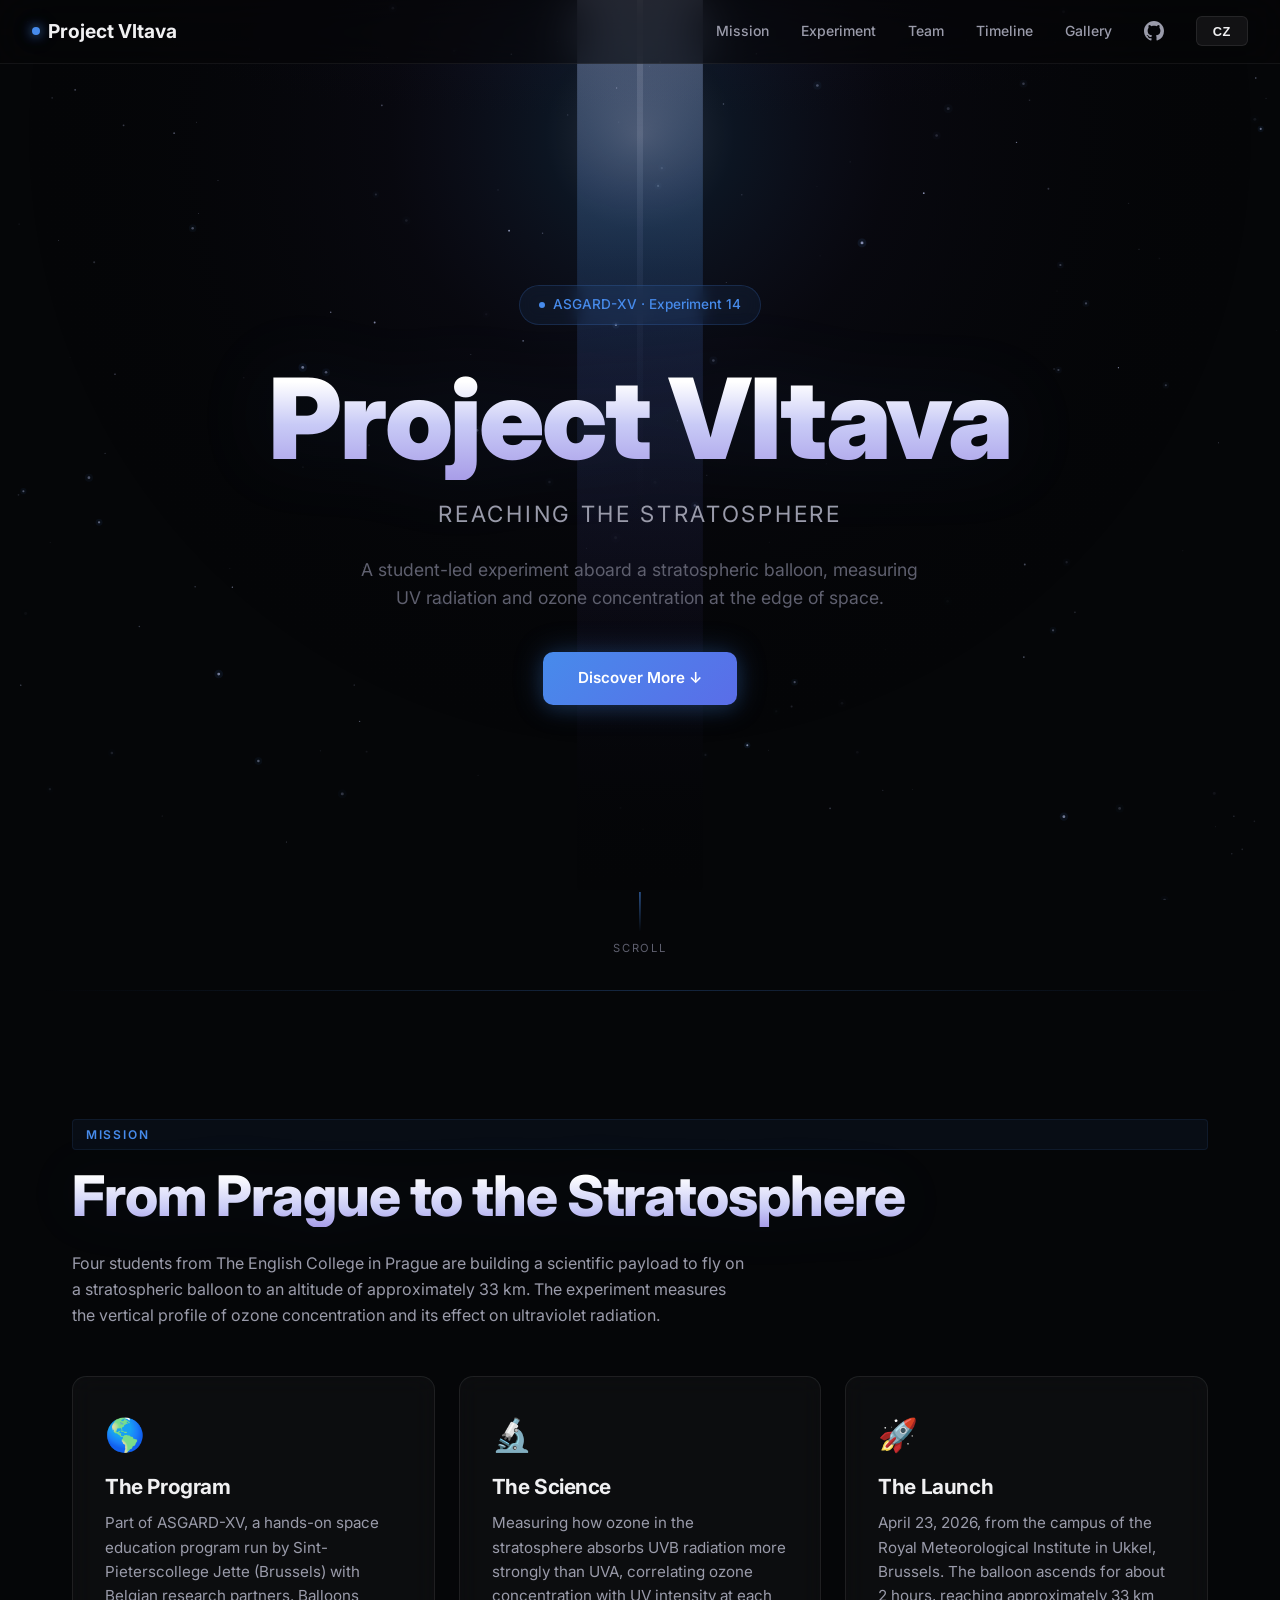
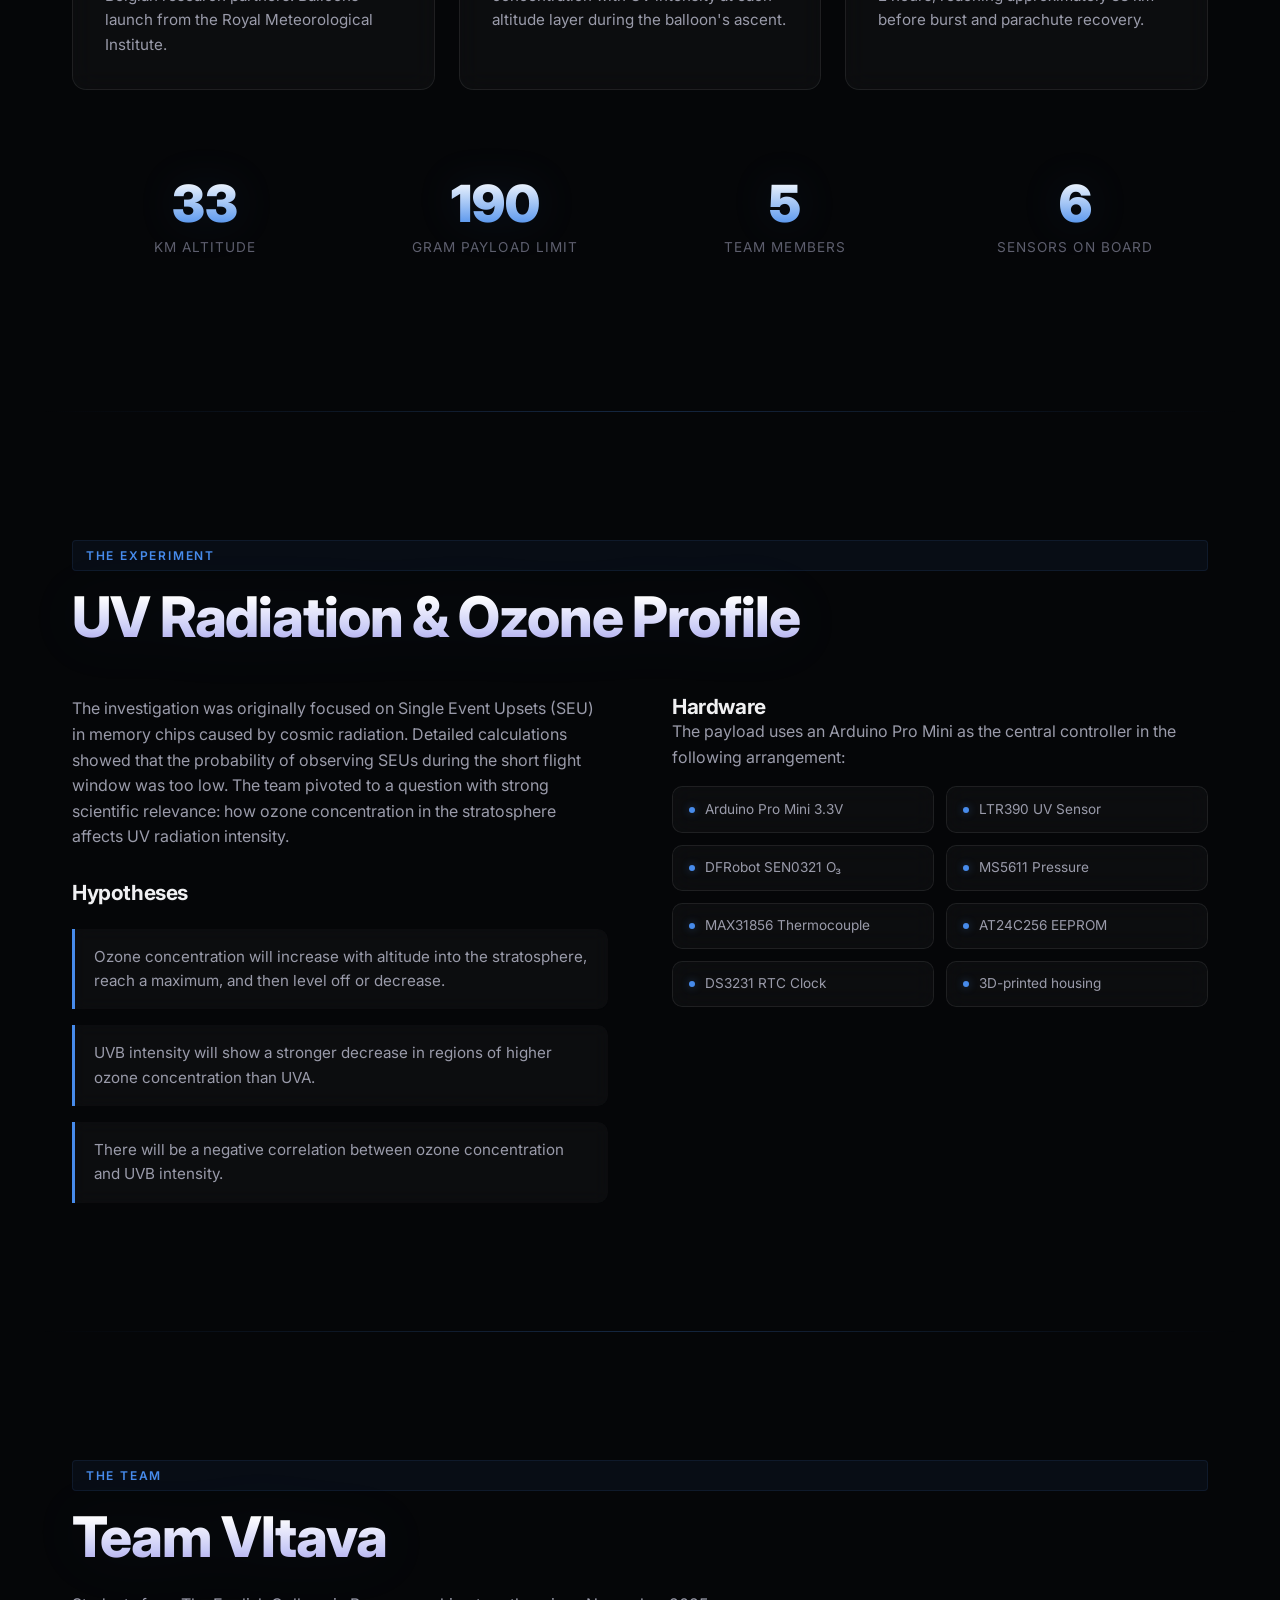
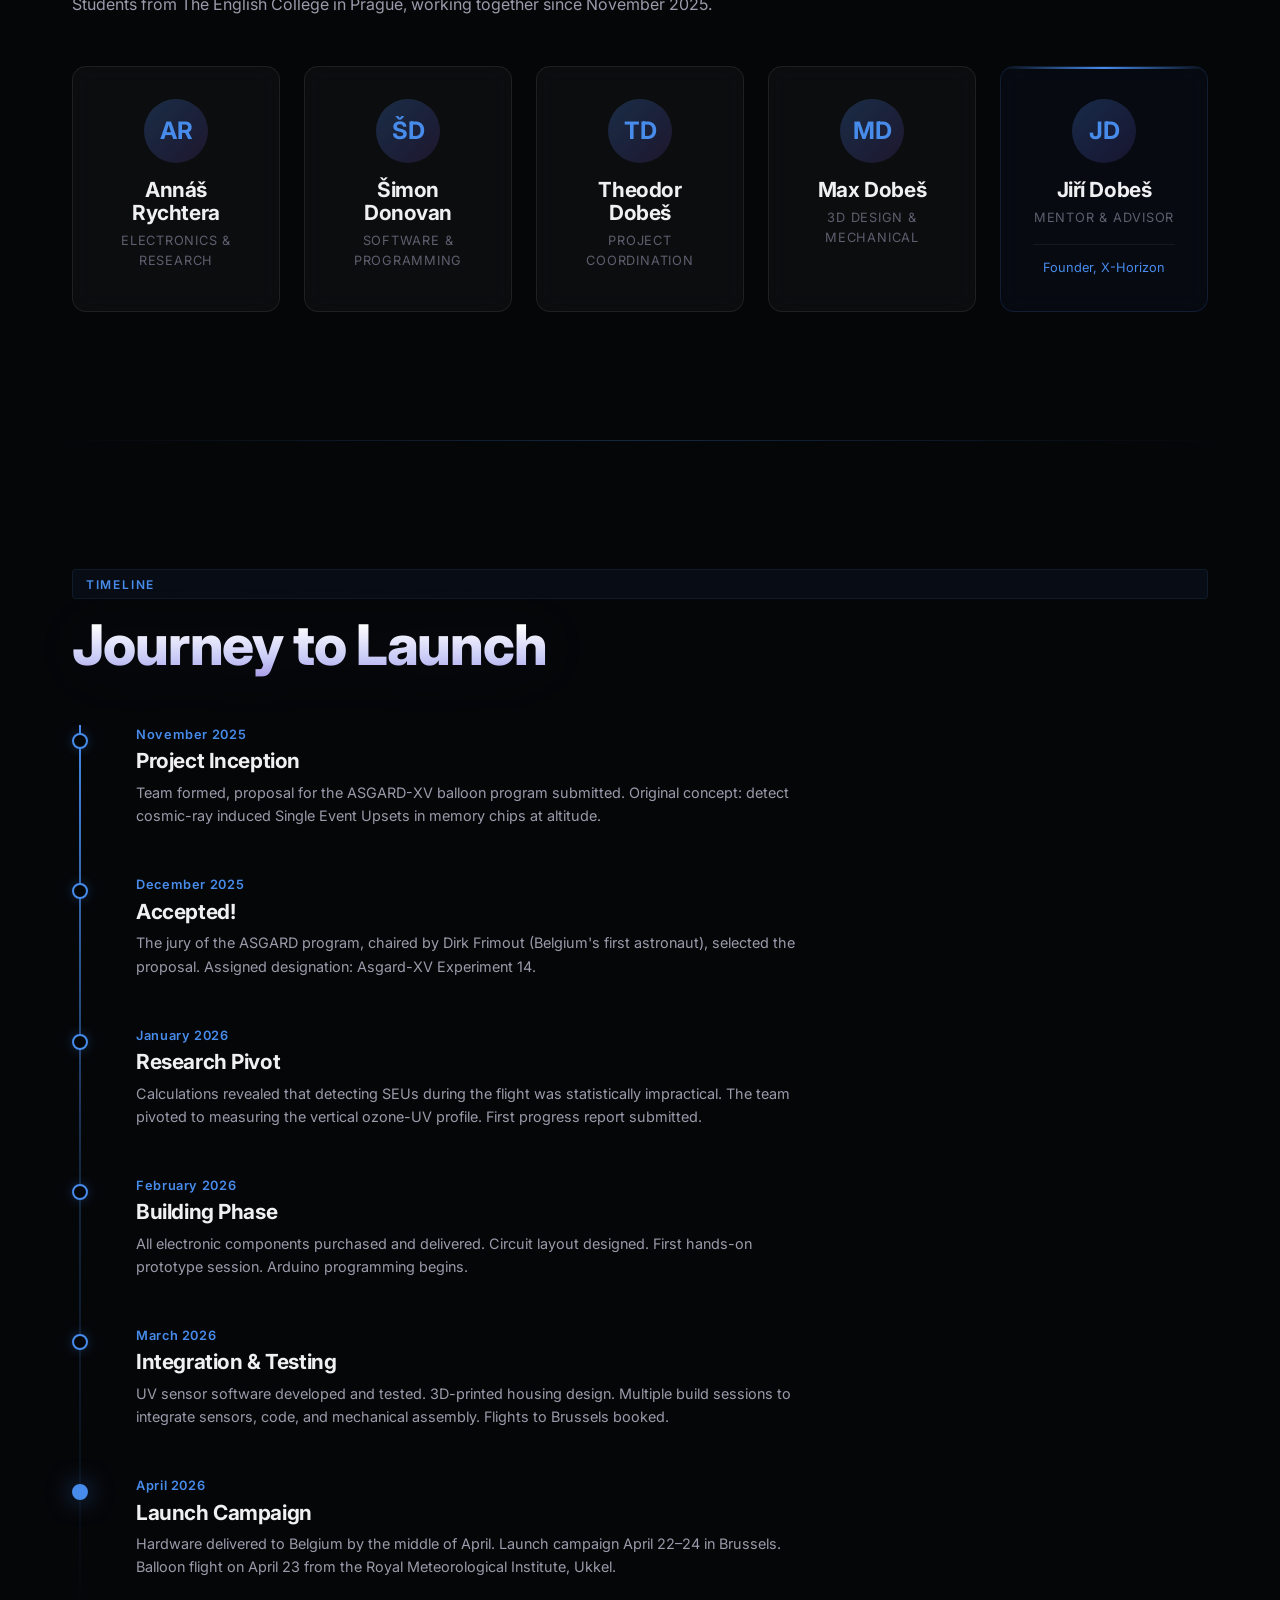
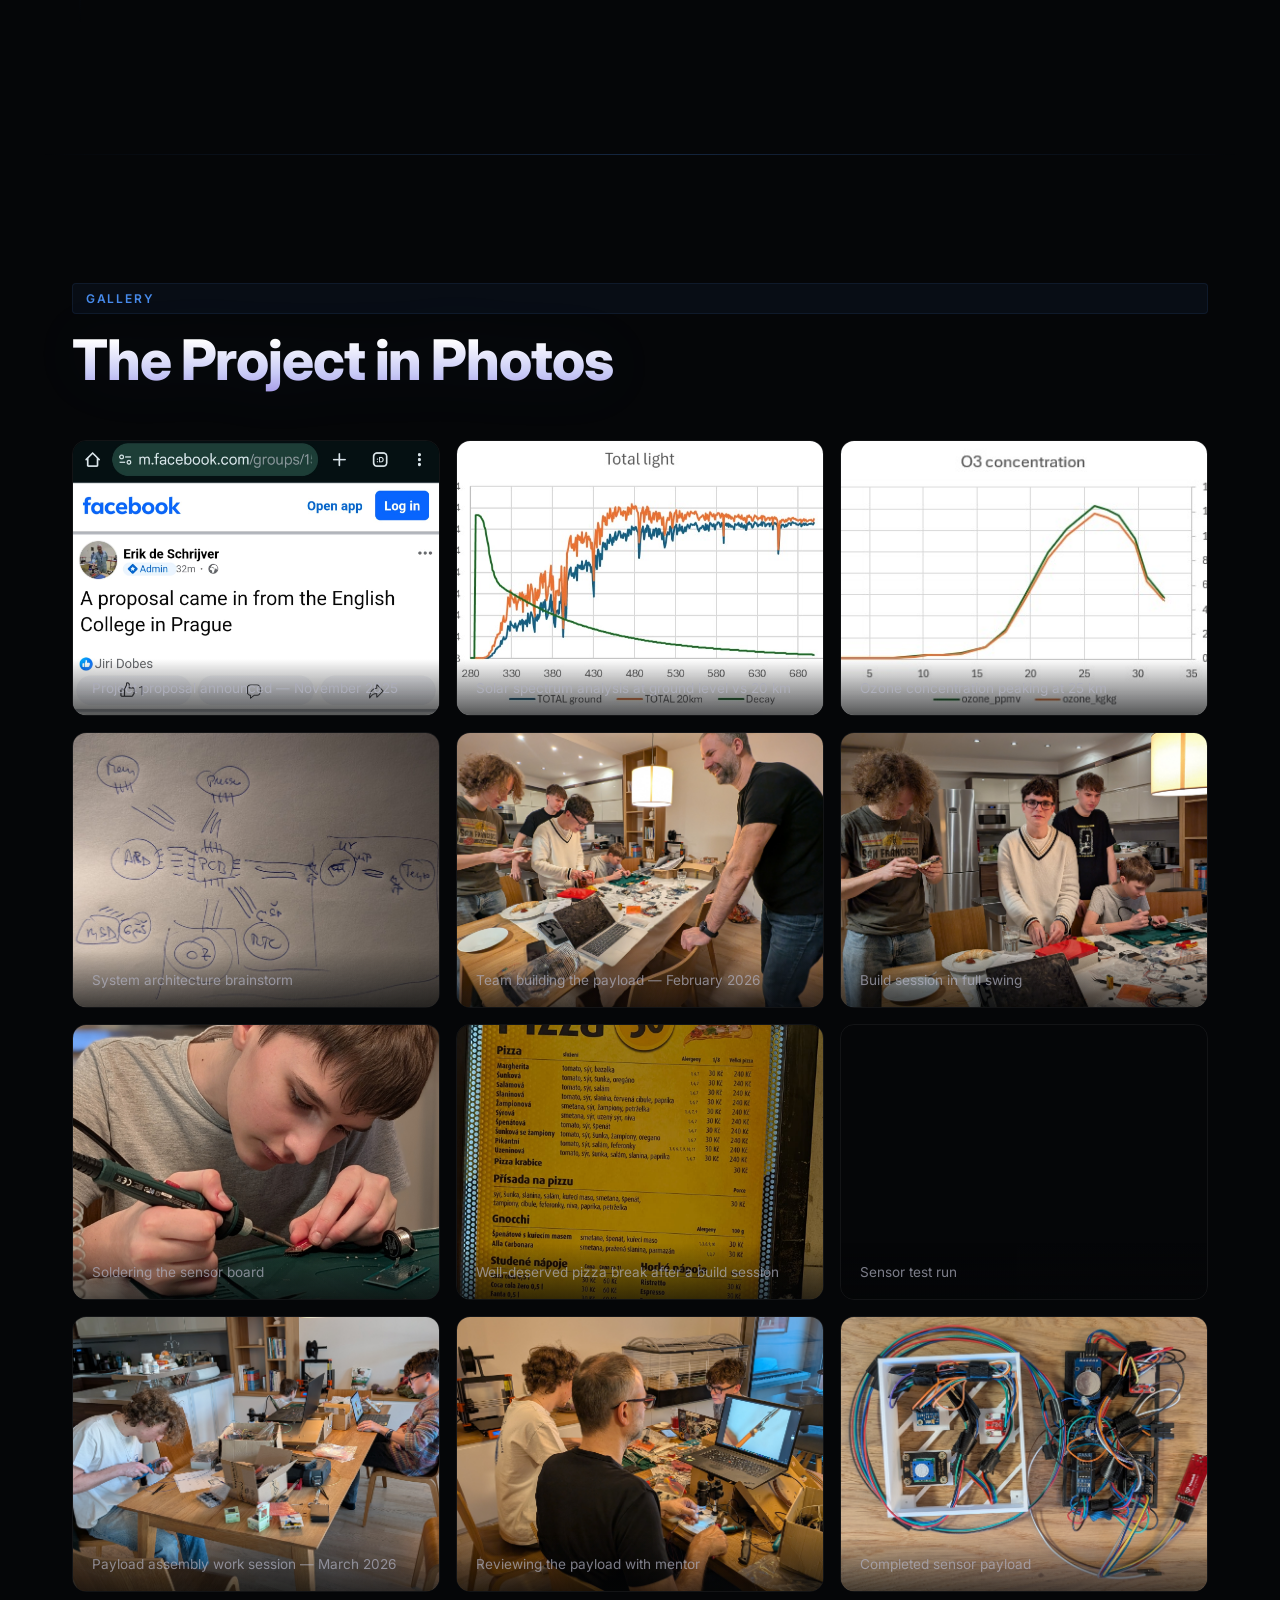
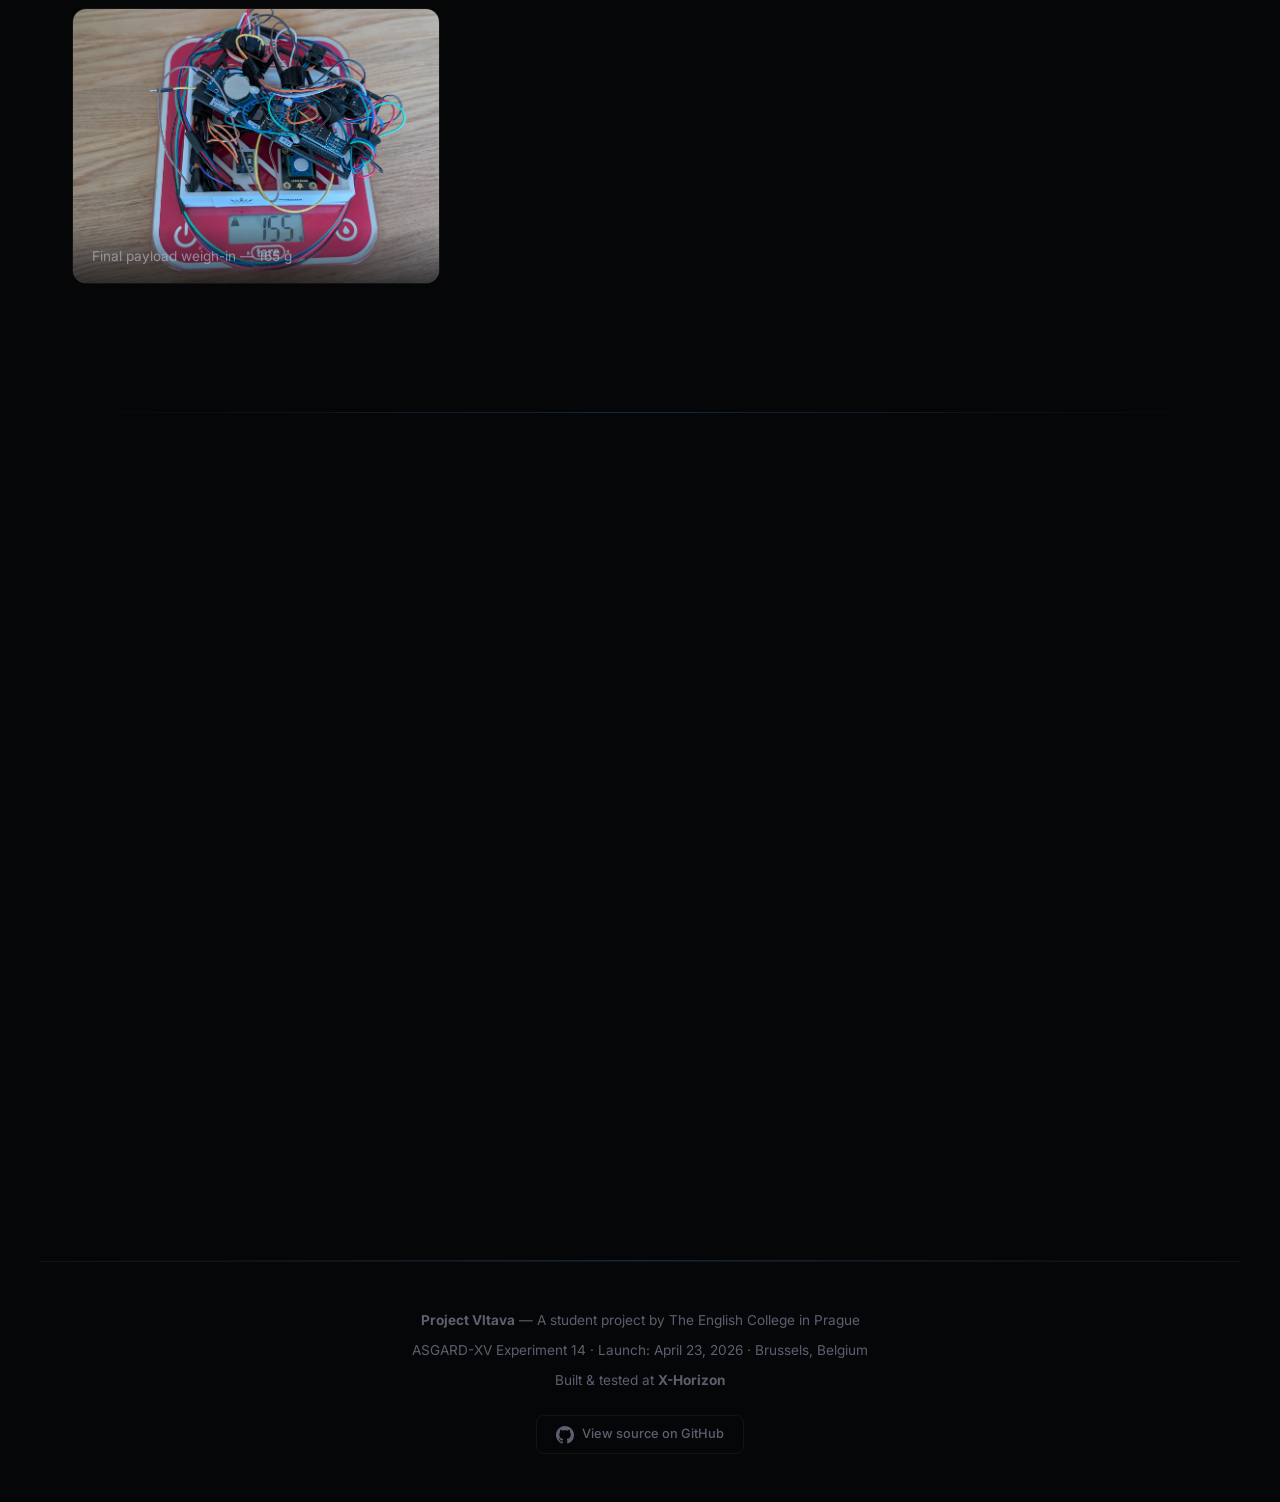
==== Vltava/index.html @ d377e784 "Web page" ====
<!DOCTYPE html>
<html lang="en">
<head>
  <meta charset="UTF-8">
  <meta name="viewport" content="width=device-width, initial-scale=1.0">
  <title>Project Vltava — Stratospheric Balloon Experiment</title>
  <meta name="description" content="A student-led stratospheric balloon experiment measuring UV radiation and ozone concentration. The English College in Prague, ASGARD-XV.">
  <meta property="og:title" content="Project Vltava — Stratospheric Balloon Experiment">
  <meta property="og:description" content="Four students and a mentor sending a scientific payload to 33 km altitude aboard a stratospheric balloon.">
  <meta property="og:image" content="CubeSat Against Milky Way and Earth.png">
  <meta property="og:type" content="website">
  <link rel="icon" href="favicon.ico" type="image/x-icon">
  <link rel="preconnect" href="https://fonts.googleapis.com">
  <link rel="preconnect" href="https://fonts.gstatic.com" crossorigin>
  <link href="https://fonts.googleapis.com/css2?family=Inter:wght@400;500;600;700;800;900&display=swap" rel="stylesheet">
  <link rel="stylesheet" href="style.css">
</head>
<body class="lang-en">

  <!-- Background canvas for lightfall + stars + mouse glow -->
  <canvas id="bg-canvas"></canvas>

  <!-- Navigation -->
  <nav class="nav">
    <div class="nav-brand">
      <span class="dot"></span>
      <span>Project Vltava</span>
    </div>
    <button class="nav-toggle" id="nav-toggle" aria-label="Toggle menu">&#9776;</button>
    <ul class="nav-links" id="nav-links">
      <li><a href="#mission"><span data-lang-en>Mission</span><span data-lang-cs>Mise</span></a></li>
      <li><a href="#experiment"><span data-lang-en>Experiment</span><span data-lang-cs>Experiment</span></a></li>
      <li><a href="#team"><span data-lang-en>Team</span><span data-lang-cs>T&#xFD;m</span></a></li>
      <li><a href="#timeline"><span data-lang-en>Timeline</span><span data-lang-cs>Harmonogram</span></a></li>
      <li><a href="#gallery"><span data-lang-en>Gallery</span><span data-lang-cs>Galerie</span></a></li>
      <li><a href="https://github.com/jdobes-cz/stratospheric-ozone-uv-profile" target="_blank" rel="noopener noreferrer" class="nav-github" aria-label="GitHub repository"><svg width="20" height="20" viewBox="0 0 16 16" fill="currentColor"><path d="M8 0C3.58 0 0 3.58 0 8c0 3.54 2.29 6.53 5.47 7.59.4.07.55-.17.55-.38 0-.19-.01-.82-.01-1.49-2.01.37-2.53-.49-2.69-.94-.09-.23-.48-.94-.82-1.13-.28-.15-.68-.52-.01-.53.63-.01 1.08.58 1.23.82.72 1.21 1.87.87 2.33.66.07-.52.28-.87.51-1.07-1.78-.2-3.64-.89-3.64-3.95 0-.87.31-1.59.82-2.15-.08-.2-.36-1.02.08-2.12 0 0 .67-.21 2.2.82.64-.18 1.32-.27 2-.27.68 0 1.36.09 2 .27 1.53-1.04 2.2-.82 2.2-.82.44 1.1.16 1.92.08 2.12.51.56.82 1.27.82 2.15 0 3.07-1.87 3.75-3.65 3.95.29.25.54.73.54 1.48 0 1.07-.01 1.93-.01 2.2 0 .21.15.46.55.38A8.013 8.013 0 0016 8c0-4.42-3.58-8-8-8z"/></svg></a></li>
      <li><button class="lang-toggle" id="lang-toggle">CZ</button></li>
    </ul>
  </nav>

  <!-- Hero -->
  <header class="hero">
    <div class="hero-content">
      <div class="hero-badge" data-lang-en>
        <span class="pulse"></span>
        ASGARD-XV &middot; Experiment 14
      </div>
      <div class="hero-badge" data-lang-cs>
        <span class="pulse"></span>
        ASGARD-XV &middot; Experiment 14
      </div>

      <h1 data-lang-en>Project Vltava</h1>
      <h1 data-lang-cs>Projekt Vltava</h1>

      <div class="hero-subtitle" data-lang-en>Reaching the Stratosphere</div>
      <div class="hero-subtitle" data-lang-cs>Do stratosf&#xe9;ry</div>

      <p class="hero-tagline" data-lang-en>
        A student-led experiment aboard a stratospheric balloon, measuring UV radiation and ozone concentration at the edge of space.
      </p>
      <p class="hero-tagline" data-lang-cs>
        Studentský experiment, vynesený stratosferickým balónem, který měří koncentraci ozonu na hranici vesmíru.
      </p>

      <a href="#mission" class="hero-cta" data-lang-en>Discover More &darr;</a>
      <a href="#mission" class="hero-cta" data-lang-cs>Zjistit v&#xED;ce &darr;</a>
    </div>

    <div class="scroll-indicator">
      <div class="line"></div>
      <span data-lang-en>SCROLL</span>
      <span data-lang-cs>POSU&#x147;TE DOL&#x16E;</span>
    </div>
  </header>

  <!-- Mission -->
  <div class="section-divider"></div>
  <section id="mission">
    <div class="reveal">
      <span class="section-label" data-lang-en>Mission</span>
      <span class="section-label" data-lang-cs>Mise</span>
      <h2 data-lang-en>From Prague to the Stratosphere</h2>
      <h2 data-lang-cs>Z Prahy do stratosf&#xe9;ry</h2>
      <p data-lang-en>
        Four students from The English College in Prague are building a scientific payload to fly on a stratospheric balloon to an altitude of approximately 33&nbsp;km. The experiment measures the vertical profile of ozone concentration and its effect on ultraviolet radiation.
      </p>
      <p data-lang-cs>
        &#x10C;ty&#x159;i studenti z The English College in Prague konstruuj&#xed; v&#x11B;deck&#xe9; za&#x159;&#xED;zen&#xED;, kter&#xe9; polet&#xED; na stratosf&#xe9;rick&#xe9;m bal&#xF3;nu do v&#xFD;&#x161;ky p&#x159;ibli&#x17E;n&#x11B; 33&nbsp;km. Experiment bude m&#x11B;&#x159;it vertik&#xe1;ln&#xED; profil koncentrace oz&#xF3;nu a jeho vliv na ultrafialov&#xe9; z&#xe1;&#x159;en&#xED;.
      </p>
    </div>

    <div class="mission-grid reveal">
      <div class="mission-card glass-card">
        <div class="icon">&#127758;</div>
        <h3 data-lang-en>The Program</h3>
        <h3 data-lang-cs>Program</h3>
        <p data-lang-en>Part of ASGARD-XV, a hands-on space education program run by Sint-Pieterscollege Jette (Brussels) with Belgian research partners. Balloons launch from the Royal Meteorological Institute.</p>
        <p data-lang-cs>Sou&#x10D;&#xe1;st programu ASGARD-XV &ndash; praktick&#xe9;ho vzd&#x11B;l&#xe1;vac&#xED;ho kosmick&#xe9;ho programu organizovan&#xe9;ho &#x161;kolou Sint-Pieterscollege Jette (Brusel) ve spolupr&#xe1;ci s belgick&#xFD;mi v&#xFD;zkumn&#xFD;mi partnery. Bal&#xF3;ny startuj&#xED; z Kr&#xe1;lovsk&#xe9;ho meteorologick&#xe9;ho &#xFA;stavu.</p>
      </div>
      <div class="mission-card glass-card">
        <div class="icon">&#128300;</div>
        <h3 data-lang-en>The Science</h3>
        <h3 data-lang-cs>V&#x11B;da</h3>
        <p data-lang-en>Measuring how ozone in the stratosphere absorbs UVB radiation more strongly than UVA, correlating ozone concentration with UV intensity at each altitude layer during the balloon's ascent.</p>
        <p data-lang-cs>M&#x11B;&#x159;en&#xED; toho, jak oz&#xF3;n ve stratosf&#xe9;&#x159;e absorbuje UVB z&#xe1;&#x159;en&#xED; v&#xFD;razn&#x11B;ji ne&#x17E; UVA, a korelace koncentrace oz&#xF3;nu s intenzitou UV z&#xe1;&#x159;en&#xED; v&nbsp;jednotliv&#xFD;ch v&#xFD;&#x161;kov&#xFD;ch vrstv&#xe1;ch b&#x11B;hem stoup&#xe1;n&#xED; bal&#xF3;nu.</p>
      </div>
      <div class="mission-card glass-card">
        <div class="icon">&#128640;</div>
        <h3 data-lang-en>The Launch</h3>
        <h3 data-lang-cs>Start</h3>
        <p data-lang-en>April 23, 2026, from the campus of the Royal Meteorological Institute in Ukkel, Brussels. The balloon ascends for about 2 hours, reaching approximately 33 km before burst and parachute recovery.</p>
        <p data-lang-cs>23.&nbsp;dubna 2026 z are&#xe1;lu Kr&#xe1;lovsk&#xe9;ho meteorologick&#xe9;ho &#xFA;stavu v&nbsp;Ukkelu, Brusel. Bal&#xF3;n stoup&#xe1; p&#x159;ibli&#x17E;n&#x11B; dv&#x11B; hodiny, dos&#xe1;hne v&#xFD;&#x161;ky okolo 33&nbsp;km a po prasknut&#xED; je pomoc&#xED; pad&#xe1;ku vr&#xe1;cen na zem.</p>
      </div>
    </div>

    <div class="stats-row reveal">
      <div class="stat">
        <div class="number" data-count="33">0</div>
        <div class="label" data-lang-en>km altitude</div>
        <div class="label" data-lang-cs>km nadmo&#x159;sk&#xe1; v&#xFD;&#x161;ka</div>
      </div>
      <div class="stat">
        <div class="number" data-count="190">0</div>
        <div class="label" data-lang-en>gram payload limit</div>
        <div class="label" data-lang-cs>gram&#x16F; max. hmotnost</div>
      </div>
      <div class="stat">
        <div class="number" data-count="5">0</div>
        <div class="label" data-lang-en>team members</div>
        <div class="label" data-lang-cs>&#x10D;len&#x16F; t&#xFD;mu</div>
      </div>
      <div class="stat">
        <div class="number" data-count="6">0</div>
        <div class="label" data-lang-en>sensors on board</div>
        <div class="label" data-lang-cs>senzor&#x16F; na palub&#x11B;</div>
      </div>
    </div>
  </section>

  <!-- Experiment -->
  <div class="section-divider"></div>
  <section id="experiment">
    <div class="reveal">
      <span class="section-label" data-lang-en>The Experiment</span>
      <span class="section-label" data-lang-cs>Experiment</span>
      <h2 data-lang-en>UV Radiation &amp; Ozone Profile</h2>
      <h2 data-lang-cs>UV z&#xe1;&#x159;en&#xED; a profil oz&#xF3;nu</h2>
    </div>

    <div class="experiment-content reveal">
      <div>
        <p data-lang-en>
          The investigation was originally focused on Single Event Upsets (SEU) in memory chips caused by cosmic radiation. Detailed calculations showed that the probability of observing SEUs during the short flight window was too low. The team pivoted to a question with strong scientific relevance: how ozone concentration in the stratosphere affects UV radiation intensity.
        </p>
        <p data-lang-cs>
          V&#xFD;zkum se p&#x16F;vodn&#x11B; zam&#x11B;&#x159;oval na jednor&#xe1;zov&#xe9; náhodné poruchy (SEU) v&nbsp;pam&#x11B;&#x165;ov&#xFD;ch &#x10D;ipech zp&#x16F;soben&#xe9; kosmick&#xFD;m z&#xe1;&#x159;en&#xED;m. Podrobn&#xe9; v&#xFD;po&#x10D;ty uk&#xe1;zaly, &#x17E;e pravd&#x11B;podobnost pozorov&#xe1;n&#xED; SEU b&#x11B;hem kr&#xe1;tk&#xe9;ho letu je p&#x159;&#xED;li&#x161; n&#xED;zk&#xe1;. T&#xFD;m se proto p&#x159;eorientoval na v&#x11B;decky v&#xFD;znamnou ot&#xe1;zku: jak koncentrace oz&#xF3;nu ve stratosf&#xe9;&#x159;e ovliv&#x148;uje intenzitu UV z&#xe1;&#x159;en&#xED;.
        </p>

        <h3 style="margin-top:2rem;" data-lang-en>Hypotheses</h3>
        <h3 style="margin-top:2rem;" data-lang-cs>Hypot&#xe9;zy</h3>
        <ul class="hypothesis-list">
          <li data-lang-en>Ozone concentration will increase with altitude into the stratosphere, reach a maximum, and then level off or decrease.</li>
          <li data-lang-cs>Koncentrace oz&#xF3;nu bude s&nbsp;nadmo&#x159;skou v&#xFD;&#x161;kou r&#x16F;st a&#x17E; do stratosf&#xe9;ry, dos&#xe1;hne maxima a pot&#xe9; se ust&#xe1;l&#xED; nebo klesne.</li>
          <li data-lang-en>UVB intensity will show a stronger decrease in regions of higher ozone concentration than UVA.</li>
          <li data-lang-cs>Intenzita UVB bude v&nbsp;oblastech s&nbsp;vy&#x161;&#x161;&#xED; koncentrac&#xED; oz&#xF3;nu klesat v&#xFD;razn&#x11B;ji ne&#x17E; intenzita UVA.</li>
          <li data-lang-en>There will be a negative correlation between ozone concentration and UVB intensity.</li>
          <li data-lang-cs>Mezi koncentrac&#xED; oz&#xF3;nu a intenzitou UVB bude negativn&#xED; korelace.</li>
        </ul>
      </div>

      <div>
        <h3 data-lang-en>Hardware</h3>
        <h3 data-lang-cs>Hardware</h3>
        <p data-lang-en style="margin-bottom:1rem;">The payload uses an Arduino Pro Mini as the central controller in the following arrangement:</p>
        <p data-lang-cs style="margin-bottom:1rem;">Za&#x159;&#xED;zen&#xED; pou&#x17E;&#xED;v&#xe1; Arduino Pro Mini jako centr&#xe1;ln&#xED; &#x159;&#xED;dic&#xED; jednotku v n&#xe1;sleduj&#xed;c&#xed;m uspo&#x159;&#xe1;d&#xe1;n&#xed;</p>
        <div class="hardware-grid">
          <div class="hw-item glass-card"><span class="hw-dot"></span> Arduino Pro Mini 3.3V</div>
          <div class="hw-item glass-card"><span class="hw-dot"></span> LTR390 UV Sensor</div>
          <div class="hw-item glass-card"><span class="hw-dot"></span> DFRobot SEN0321 O&#8323;</div>
          <div class="hw-item glass-card"><span class="hw-dot"></span> MS5611 Pressure</div>
          <div class="hw-item glass-card"><span class="hw-dot"></span> MAX31856 Thermocouple</div>
          <div class="hw-item glass-card"><span class="hw-dot"></span> AT24C256 EEPROM</div>
          <div class="hw-item glass-card"><span class="hw-dot"></span> DS3231 RTC Clock</div>
          <div class="hw-item glass-card"><span class="hw-dot"></span> 3D-printed housing</div>
        </div>
      </div>
    </div>
  </section>

  <!-- Team -->
  <div class="section-divider"></div>
  <section id="team">
    <div class="reveal">
      <span class="section-label" data-lang-en>The Team</span>
      <span class="section-label" data-lang-cs>T&#xFD;m</span>
      <h2 data-lang-en>Team Vltava</h2>
      <h2 data-lang-cs>T&#xFD;m Vltava</h2>
      <p data-lang-en>Students from The English College in Prague, working together since November 2025.</p>
      <p data-lang-cs>Studenti z&nbsp;The English College in Prague, kte&#x159;&#xED; spolupracuj&#xED; od listopadu 2025.</p>
    </div>

    <div class="team-grid reveal">
      <div class="team-card glass-card">
        <div class="avatar">AR</div>
        <h3>Ann&#xe1;&#x161; Rychtera</h3>
        <div class="role" data-lang-en>Electronics &amp; Research</div>
        <div class="role" data-lang-cs>Elektronika a v&#xFD;zkum</div>
      </div>
      <div class="team-card glass-card">
        <div class="avatar">&#x160;D</div>
        <h3>&#x160;imon Donovan</h3>
        <div class="role" data-lang-en>Software &amp; Programming</div>
        <div class="role" data-lang-cs>Software a programov&#xe1;n&#xED;</div>
      </div>
      <div class="team-card glass-card">
        <div class="avatar">TD</div>
        <h3>Theodor Dobe&#x161;</h3>
        <div class="role" data-lang-en>Project Coordination</div>
        <div class="role" data-lang-cs>Koordinace projektu</div>
      </div>
      <div class="team-card glass-card">
        <div class="avatar">MD</div>
        <h3>Max Dobe&#x161;</h3>
        <div class="role" data-lang-en>3D Design &amp; Mechanical</div>
        <div class="role" data-lang-cs>3D design a mechanika</div>
      </div>
      <div class="team-card team-card--featured glass-card">
        <div class="avatar">JD</div>
        <h3>Ji&#x159;&#xED; Dobe&#x161;</h3>
        <div class="role" data-lang-en>Mentor &amp; Advisor</div>
        <div class="role" data-lang-cs>Mentor a poradce</div>
        <div class="affiliation">
          <span data-lang-en>Founder, X-Horizon</span>
          <span data-lang-cs>Zakladatel, X-Horizon</span>
        </div>
      </div>
    </div>
  </section>

  <!-- Timeline -->
  <div class="section-divider"></div>
  <section id="timeline">
    <div class="reveal">
      <span class="section-label" data-lang-en>Timeline</span>
      <span class="section-label" data-lang-cs>Harmonogram</span>
      <h2 data-lang-en>Journey to Launch</h2>
      <h2 data-lang-cs>Cesta ke startu</h2>
    </div>

    <div class="timeline reveal">
      <div class="timeline-item">
        <div class="timeline-date">November 2025</div>
        <h3 data-lang-en>Project Inception</h3>
        <h3 data-lang-cs>Vznik projektu</h3>
        <p data-lang-en>Team formed, proposal for the ASGARD-XV balloon program submitted. Original concept: detect cosmic-ray induced Single Event Upsets in memory chips at altitude.</p>
        <p data-lang-cs>T&#xFD;m sestaven, n&#xe1;vrh projektu pro bal&#xF3;nov&#xFD; program ASGARD-XV odesl&#xe1;n. P&#x16F;vodn&#xED; koncept: detekce jednor&#xe1;zov&#xFD;ch poruch (SEU) v&nbsp;pam&#x11B;&#x165;ov&#xFD;ch &#x10D;ipech zp&#x16F;soben&#xFD;ch kosmick&#xFD;m z&#xe1;&#x159;en&#xED;m ve stratosféře.</p>
      </div>

      <div class="timeline-item">
        <div class="timeline-date">December 2025</div>
        <h3 data-lang-en>Accepted!</h3>
        <h3 data-lang-cs>P&#x159;ijato!</h3>
        <p data-lang-en>The jury of the ASGARD program, chaired by Dirk Frimout (Belgium's first astronaut), selected the proposal. Assigned designation: Asgard-XV Experiment 14.</p>
        <p data-lang-cs>Porota programu ASGARD pod veden&#xED;m Dirka Frimouta (prvn&#xED;ho belgick&#xe9;ho astronauta) vybrala n&#xe1;&#x161; n&#xe1;vrh. P&#x159;id&#x11B;len&#xe9; ozna&#x10D;en&#xED;: Asgard-XV Experiment&nbsp;14.</p>
      </div>

      <div class="timeline-item">
        <div class="timeline-date">January 2026</div>
        <h3 data-lang-en>Research Pivot</h3>
        <h3 data-lang-cs>Zm&#x11B;na v&#xFD;zkumn&#xe9;ho zam&#x11B;&#x159;en&#xED;</h3>
        <p data-lang-en>Calculations revealed that detecting SEUs during the flight was statistically impractical. The team pivoted to measuring the vertical ozone-UV profile. First progress report submitted.</p>
        <p data-lang-cs>V&#xFD;po&#x10D;ty uk&#xe1;zaly, &#x17E;e detekce SEU b&#x11B;hem letu je statisticky velmi malá. T&#xFD;m se proto p&#x159;eorientoval na m&#x11B;&#x159;en&#xED; vertik&#xe1;ln&#xED;ho profilu oz&#xF3;nu a UV z&#xe1;&#x159;en&#xED;. Prvn&#xED; zpr&#xe1;va o&nbsp;postupu odesl&#xe1;na.</p>
      </div>

      <div class="timeline-item">
        <div class="timeline-date">February 2026</div>
        <h3 data-lang-en>Building Phase</h3>
        <h3 data-lang-cs>F&#xe1;ze stavby</h3>
        <p data-lang-en>All electronic components purchased and delivered. Circuit layout designed. First hands-on prototype session. Arduino programming begins.</p>
        <p data-lang-cs>V&#x161;echny elektronick&#xe9; sou&#x10D;&#xe1;stky nakoupeny a doru&#x10D;eny. Navr&#x17E;eno sch&#xe9;ma obvodu. Prob&#x11B;hla prvn&#xED; praktick&#xe1; stavebn&#xED; sch&#x16F;zka. Za&#x10D;alo programov&#xe1;n&#xED; Arduina.</p>
      </div>

      <div class="timeline-item">
        <div class="timeline-date">March 2026</div>
        <h3 data-lang-en>Integration &amp; Testing</h3>
        <h3 data-lang-cs>Integrace a testov&#xe1;n&#xED;</h3>
        <p data-lang-en>UV sensor software developed and tested. 3D-printed housing design. Multiple build sessions to integrate sensors, code, and mechanical assembly. Flights to Brussels booked.</p>
        <p data-lang-cs>Software UV senzoru vyvinut a otestov&#xe1;n. Prob&#x11B;hlo n&#x11B;kolik stavebn&#xED;ch setk&#xe1;n&#xED; za &#xFA;&#x10D;elem integrace senzor&#x16F;, k&#xF3;du a mechanick&#xe9; sestavy. Letenky do Bruselu zakoupeny.</p>
      </div>

      <div class="timeline-item active">
        <div class="timeline-date">April 2026</div>
        <h3 data-lang-en>Launch Campaign</h3>
        <h3 data-lang-cs>Vypuštění balónu</h3>
        <p data-lang-en>Hardware delivered to Belgium by the middle of April. Launch campaign April 22&#x2013;24 in Brussels. Balloon flight on April 23 from the Royal Meteorological Institute, Ukkel.</p>
        <p data-lang-cs>Hardware dod&#xe1;n do Belgie do poloviny dubna. Startovac&#xED; kampa&#x148; 22.&ndash;24.&nbsp;dubna v&nbsp;Bruselu. Let bal&#xF3;nu 23.&nbsp;dubna z&nbsp;Kr&#xe1;lovsk&#xe9;ho meteorologick&#xe9;ho &#xFA;stavu v&nbsp;Ukkelu.</p>
      </div>
    </div>
  </section>

  <!-- Gallery -->
  <div class="section-divider"></div>
  <section id="gallery">
    <div class="reveal">
      <span class="section-label" data-lang-en>Gallery</span>
      <span class="section-label" data-lang-cs>Galerie</span>
      <h2 data-lang-en>The Project in Photos</h2>
      <h2 data-lang-cs>Projekt ve fotografi&#xED;ch</h2>
    </div>

    <div class="gallery-grid reveal">
      <!-- 1. Project announcement — Nov 2025 -->
      <div class="gallery-item">
        <img src="images/IMG-20251111-WA0001.jpg" alt="Project proposal announced" loading="lazy">
        <div class="caption" data-lang-en>Project proposal announced &mdash; November 2025</div>
        <div class="caption" data-lang-cs>Ozn&#xe1;men&#xed; projektov&#xe9;ho n&#xe1;vrhu &mdash; listopad 2025</div>
      </div>
      <!-- 2. Solar spectrum analysis — Jan 2026 -->
      <div class="gallery-item">
        <img src="images/IMG-20260117-WA0002.jpg" alt="Solar spectrum analysis" loading="lazy">
        <div class="caption" data-lang-en>Solar spectrum analysis at ground level vs 20&nbsp;km</div>
        <div class="caption" data-lang-cs>Anal&#xfd;za slune&#x10d;n&#xed;ho spektra na zemi vs ve 20&nbsp;km</div>
      </div>
      <!-- 3. Ozone concentration profile — Jan 2026 -->
      <div class="gallery-item">
        <img src="images/IMG-20260117-WA0012.jpg" alt="Ozone concentration profile" loading="lazy">
        <div class="caption" data-lang-en>Ozone concentration peaking at 25&nbsp;km</div>
        <div class="caption" data-lang-cs>Koncentrace oz&#xf3;nu s&nbsp;maximem ve 25&nbsp;km</div>
      </div>
      <!-- 4. System architecture brainstorm — Feb 2026 -->
      <div class="gallery-item">
        <img src="images/IMG-20260204-WA0016.jpg" alt="System architecture sketch" loading="lazy">
        <div class="caption" data-lang-en>System architecture brainstorm</div>
        <div class="caption" data-lang-cs>N&#xe1;vrh architektury syst&#xe9;mu</div>
      </div>
      <!-- 5. Team building the payload — Feb 2026 -->
      <div class="gallery-item">
        <img src="images/PXL_20260212_171703038.jpg" alt="Team building the payload" loading="lazy">
        <div class="caption" data-lang-en>Team building the payload &mdash; February 2026</div>
        <div class="caption" data-lang-cs>T&#xfd;m p&#x159;i stavb&#x11b; za&#x159;&#xed;zen&#xed; &mdash; &#xfa;nor 2026</div>
      </div>
      <!-- 6. Build session in full swing — Feb 2026 -->
      <div class="gallery-item">
        <img src="images/PXL_20260212_171729305.jpg" alt="Build session in full swing" loading="lazy">
        <div class="caption" data-lang-en>Build session in full swing</div>
        <div class="caption" data-lang-cs>Stavba v pln&#xe9;m proudu</div>
      </div>
      <!-- 7. Soldering the sensor board — Feb 2026 -->
      <div class="gallery-item">
        <img src="images/PXL_20260212_185324351.PORTRAIT.jpg" alt="Soldering the sensor board" loading="lazy">
        <div class="caption" data-lang-en>Soldering the sensor board</div>
        <div class="caption" data-lang-cs>P&#xe1;jen&#xed; senzorov&#xe9; desky</div>
      </div>
      <!-- 8. Pizza break — Mar 2026 -->
      <div class="gallery-item">
        <img src="images/IMG-20260312-WA0002.jpg" alt="Team pizza break" loading="lazy">
        <div class="caption" data-lang-en>Well-deserved pizza break after a build session</div>
        <div class="caption" data-lang-cs>Zaslou&#x17e;en&#xe1; pizza po stavebn&#xed;m setk&#xe1;n&#xed;</div>
      </div>
      <!-- 9. Sensor test run video — Mar 2026 -->
      <div class="gallery-item">
        <video src="images/PXL_20260322_085640108.mp4" autoplay muted loop playsinline></video>
        <div class="caption" data-lang-en>Sensor test run</div>
        <div class="caption" data-lang-cs>Testovac&#xed; b&#x11b;h senzor&#x16f;</div>
      </div>
      <!-- 10. Payload assembly — Mar 2026 -->
      <div class="gallery-item">
        <img src="images/PXL_20260328_160158213.jpg" alt="Payload assembly work session" loading="lazy">
        <div class="caption" data-lang-en>Payload assembly work session &mdash; March 2026</div>
        <div class="caption" data-lang-cs>Mont&#xe1;&#x17e; za&#x159;&#xed;zen&#xed; &mdash; b&#x159;ezen 2026</div>
      </div>
      <!-- 11. Reviewing payload with mentor — Mar 2026 -->
      <div class="gallery-item">
        <img src="images/PXL_20260328_170125324.jpg" alt="Reviewing the payload with mentor" loading="lazy">
        <div class="caption" data-lang-en>Reviewing the payload with mentor</div>
        <div class="caption" data-lang-cs>Kontrola za&#x159;&#xed;zen&#xed; s mentorem</div>
      </div>
      <!-- 12. Completed sensor payload — Apr 2026 -->
      <div class="gallery-item">
        <img src="images/PXL_20260407_172235362.jpg" alt="Completed sensor payload" loading="lazy">
        <div class="caption" data-lang-en>Completed sensor payload</div>
        <div class="caption" data-lang-cs>Dokon&#x10d;en&#xe9; senzorov&#xe9; za&#x159;&#xed;zen&#xed;</div>
      </div>
      <!-- 13. Final weigh-in — Apr 2026 -->
      <div class="gallery-item">
        <img src="images/PXL_20260409_114504901.jpg" alt="Final payload weigh-in" loading="lazy">
        <div class="caption" data-lang-en>Final payload weigh-in &mdash; 165&nbsp;g</div>
        <div class="caption" data-lang-cs>Z&#xe1;v&#x11b;re&#x10d;n&#xe9; v&#xe1;&#x17e;en&#xed; &mdash; 165&nbsp;g</div>
      </div>
    </div>
  </section>

  <!-- Partners -->
  <div class="section-divider"></div>
  <section id="partners">
    <div class="reveal">
      <span class="section-label" data-lang-en>Partners</span>
      <span class="section-label" data-lang-cs>Partne&#x159;i</span>
      <h2 data-lang-en>Supporting Organizations</h2>
      <h2 data-lang-cs>Podporuj&#xED;c&#xED; organizace</h2>
    </div>

    <div class="partners-grid reveal">
      <div class="partner-card partner-card--featured glass-card">
        <div class="partner-name">X-Horizon</div>
        <p data-lang-en>Czech technology company; project sponsor and home base for building &amp; testing the payload.</p>
        <p data-lang-cs>&#x10C;esk&#xe1; technologick&#xe1; spole&#x10D;nost; sponzor projektu a z&#xe1;zem&#xED; pro stavbu a testov&#xe1;n&#xED; za&#x159;&#xED;zen&#xED;.</p>
      </div>

      <div class="partner-card glass-card">
        <div class="partner-name">ASGARD@SpacePole</div>
        <p data-lang-en>Sint-Pieterscollege Jette, Brussels</p>
        <p data-lang-cs>Sint-Pieterscollege Jette, Brusel</p>
      </div>
      <div class="partner-card glass-card">
        <div class="partner-name">The English College in Prague</div>
        <p data-lang-en>Our school</p>
        <p data-lang-cs>Na&#x161;e &#x161;kola</p>
      </div>
      <div class="partner-card glass-card">
        <div class="partner-name">RMI</div>
        <p data-lang-en>Royal Meteorological Institute</p>
        <p data-lang-cs>Kr&#xe1;lovsk&#xFD; meteorologick&#xFD; &#xFA;stav</p>
      </div>
      <div class="partner-card glass-card">
        <div class="partner-name">ROB</div>
        <p data-lang-en>Royal Observatory of Belgium</p>
        <p data-lang-cs>Kr&#xe1;lovsk&#xe1; hv&#x11B;zd&#xe1;rna Belgie</p>
      </div>
      <div class="partner-card glass-card">
        <div class="partner-name">STCE</div>
        <p data-lang-en>Solar-Terrestrial Centre of Excellence</p>
        <p data-lang-cs>Centrum excelence pro v&#xFD;zkum Slunce a Zem&#x11B;</p>
      </div>
      <div class="partner-card glass-card">
        <div class="partner-name">ESERO Belgium</div>
        <p data-lang-en>European Space Education Resource Office</p>
        <p data-lang-cs>Evropsk&#xe1; kancel&#xe1;&#x159; kosmick&#xFD;ch vzd&#x11B;l&#xe1;vac&#xED;ch zdroj&#x16F;</p>
      </div>
    </div>
  </section>

  <!-- Footer -->
  <div class="section-divider"></div>
  <footer class="footer">
    <div data-lang-en>
      <strong>Project Vltava</strong> &mdash; A student project by The English College in Prague
      <div class="footer-line">ASGARD-XV Experiment 14 &middot; Launch: April 23, 2026 &middot; Brussels, Belgium</div>
      <div class="footer-line" style="margin-top:0.5rem;">Built &amp; tested at <strong>X-Horizon</strong></div>
    </div>
    <div data-lang-cs>
      <strong>Projekt Vltava</strong> &mdash; Studentsk&#xFD; projekt The English College in Prague
      <div class="footer-line">ASGARD-XV Experiment 14 &middot; Start: 23. dubna 2026 &middot; Brusel, Belgie</div>
      <div class="footer-line" style="margin-top:0.5rem;">Postaveno a testov&#xe1;no v&nbsp;<strong>X-Horizon</strong></div>
    </div>
    <a href="https://github.com/jdobes-cz/stratospheric-ozone-uv-profile" target="_blank" rel="noopener noreferrer" class="footer-github">
      <svg width="18" height="18" viewBox="0 0 16 16" fill="currentColor"><path d="M8 0C3.58 0 0 3.58 0 8c0 3.54 2.29 6.53 5.47 7.59.4.07.55-.17.55-.38 0-.19-.01-.82-.01-1.49-2.01.37-2.53-.49-2.69-.94-.09-.23-.48-.94-.82-1.13-.28-.15-.68-.52-.01-.53.63-.01 1.08.58 1.23.82.72 1.21 1.87.87 2.33.66.07-.52.28-.87.51-1.07-1.78-.2-3.64-.89-3.64-3.95 0-.87.31-1.59.82-2.15-.08-.2-.36-1.02.08-2.12 0 0 .67-.21 2.2.82.64-.18 1.32-.27 2-.27.68 0 1.36.09 2 .27 1.53-1.04 2.2-.82 2.2-.82.44 1.1.16 1.92.08 2.12.51.56.82 1.27.82 2.15 0 3.07-1.87 3.75-3.65 3.95.29.25.54.73.54 1.48 0 1.07-.01 1.93-.01 2.2 0 .21.15.46.55.38A8.013 8.013 0 0016 8c0-4.42-3.58-8-8-8z"/></svg>
      <span data-lang-en>View source on GitHub</span>
      <span data-lang-cs>Zdrojov&#xFD; k&#xF3;d na GitHubu</span>
    </a>
  </footer>

  <!-- Lightbox modal -->
  <div class="lightbox" id="lightbox">
    <button class="lightbox-close" id="lightbox-close">&times;</button>
    <button class="lightbox-prev" id="lightbox-prev">&#10094;</button>
    <button class="lightbox-next" id="lightbox-next">&#10095;</button>
    <img class="lightbox-img" id="lightbox-img" src="" alt="">
    <video class="lightbox-img" id="lightbox-video" src="" controls style="display:none"></video>
    <div class="lightbox-caption" id="lightbox-caption"></div>
  </div>

  <script src="script.js"></script>
</body>
</html>
---- Vltava/style.css ----
/* ===== Project Vltava — huly.io-inspired dark theme (Enhanced) ===== */

:root {
  --bg-deep: #050608;
  --bg-dark: #0A0B0F;
  --bg-card: rgba(14, 16, 22, 0.6);
  --bg-card-hover: rgba(22, 25, 34, 0.7);
  --accent: #478BEB;
  --accent-soft: rgba(71, 139, 235, 0.25);
  --accent-glow: rgba(71, 139, 235, 0.12);
  --accent-violet: rgba(120, 80, 220, 0.15);
  --text-primary: #f0f0f2;
  --text-secondary: #9a9baa;
  --text-muted: #5e5f6e;
  --border: rgba(255,255,255,0.06);
  --glass-bg: rgba(255,255,255,0.03);
  --glass-border: rgba(255,255,255,0.08);
  --mouse-x: 50vw;
  --mouse-y: 50vh;
}

*, *::before, *::after { margin: 0; padding: 0; box-sizing: border-box; }

html {
  scroll-behavior: smooth;
  font-size: 16px;
}

body {
  font-family: 'Inter', -apple-system, BlinkMacSystemFont, 'Segoe UI', sans-serif;
  background: var(--bg-deep);
  color: var(--text-primary);
  overflow-x: hidden;
  line-height: 1.6;
}

/* ===== Background Canvas ===== */
#bg-canvas {
  position: fixed;
  top: 0; left: 0;
  width: 100%; height: 100%;
  z-index: 0;
  pointer-events: none;
}

/* ===== Typography ===== */
h1, h2, h3, h4 {
  font-weight: 700;
  line-height: 1.1;
  letter-spacing: -0.02em;
}

h1 {
  font-size: clamp(3.5rem, 9vw, 7rem);
  font-weight: 900;
  background: linear-gradient(180deg, #ffffff 20%, #c8caf6 55%, #a89de8 100%);
  -webkit-background-clip: text;
  -webkit-text-fill-color: transparent;
  background-clip: text;
  filter: drop-shadow(0 0 40px rgba(71, 139, 235, 0.08));
}

h2 {
  font-size: clamp(2rem, 4.5vw, 3.5rem);
  font-weight: 800;
  background: linear-gradient(180deg, #ffffff 15%, #c8caf6 70%, #a89de8 100%);
  -webkit-background-clip: text;
  -webkit-text-fill-color: transparent;
  background-clip: text;
  margin-bottom: 1.5rem;
  filter: drop-shadow(0 0 30px rgba(71, 139, 235, 0.06));
}

h3 {
  font-size: 1.3rem;
  color: var(--text-primary);
}

p { color: var(--text-secondary); max-width: 680px; }

a { color: var(--accent); text-decoration: none; transition: opacity 0.2s; }
a:hover { opacity: 0.8; }

/* ===== Glassmorphism Cards ===== */
.glass-card {
  background: var(--glass-bg);
  backdrop-filter: blur(12px);
  -webkit-backdrop-filter: blur(12px);
  border: 1px solid var(--glass-border);
  transition: border-color 0.4s, background 0.4s, transform 0.4s, box-shadow 0.4s;
}

.glass-card:hover {
  border-color: rgba(71, 139, 235, 0.2);
  background: var(--bg-card-hover);
  box-shadow: 0 8px 40px rgba(71, 139, 235, 0.06), inset 0 1px 0 rgba(255,255,255,0.05);
}

/* ===== Navigation ===== */
.nav {
  position: fixed;
  top: 0; left: 0; right: 0;
  z-index: 100;
  padding: 1rem 2rem;
  display: flex;
  align-items: center;
  justify-content: space-between;
  background: rgba(5,6,8,0.6);
  backdrop-filter: blur(24px);
  -webkit-backdrop-filter: blur(24px);
  border-bottom: 1px solid var(--border);
  transition: background 0.3s;
}

.nav-brand {
  font-size: 1.2rem;
  font-weight: 700;
  color: var(--text-primary);
  display: flex;
  align-items: center;
  gap: 0.5rem;
}

.nav-brand .dot {
  width: 8px; height: 8px;
  border-radius: 50%;
  background: var(--accent);
  box-shadow: 0 0 12px var(--accent), 0 0 24px rgba(71,139,235,0.3);
  animation: dot-glow 3s ease-in-out infinite;
}

@keyframes dot-glow {
  0%, 100% { box-shadow: 0 0 12px var(--accent), 0 0 24px rgba(71,139,235,0.3); }
  50% { box-shadow: 0 0 16px var(--accent), 0 0 40px rgba(71,139,235,0.5); }
}

.nav-links {
  display: flex;
  gap: 2rem;
  list-style: none;
  align-items: center;
}

.nav-links a {
  color: var(--text-secondary);
  font-size: 0.875rem;
  font-weight: 500;
  transition: color 0.2s;
}

.nav-links a:hover { color: var(--text-primary); opacity: 1; }

.nav-github {
  display: flex;
  align-items: center;
  color: var(--text-muted);
  transition: color 0.2s;
}

.nav-github:hover {
  color: var(--text-primary);
  opacity: 1;
}

.lang-toggle {
  background: rgba(255,255,255,0.06);
  border: 1px solid var(--glass-border);
  color: var(--text-primary);
  padding: 0.4rem 1rem;
  border-radius: 6px;
  cursor: pointer;
  font-size: 0.8rem;
  font-weight: 600;
  letter-spacing: 0.05em;
  transition: background 0.2s, border-color 0.2s;
}

.lang-toggle:hover {
  background: rgba(255,255,255,0.12);
  border-color: rgba(255,255,255,0.15);
}

/* ===== Hero ===== */
.hero {
  position: relative;
  min-height: 110vh;
  display: flex;
  flex-direction: column;
  align-items: center;
  justify-content: center;
  text-align: center;
  overflow: hidden;
  padding: 2rem;
}

.hero-content {
  position: relative;
  z-index: 3;
  animation: hero-fade-in 1.5s ease-out;
}

@keyframes hero-fade-in {
  from { opacity: 0; transform: translateY(30px); }
  to { opacity: 1; transform: translateY(0); }
}

.hero-subtitle {
  font-size: clamp(1rem, 2vw, 1.4rem);
  color: var(--text-secondary);
  margin-top: 1rem;
  font-weight: 400;
  letter-spacing: 0.12em;
  text-transform: uppercase;
}

.hero-tagline {
  font-size: 1.1rem;
  color: var(--text-muted);
  margin-top: 1.5rem;
  max-width: 560px;
  margin-left: auto;
  margin-right: auto;
}

.hero-badge {
  display: inline-flex;
  align-items: center;
  gap: 0.5rem;
  margin-bottom: 2rem;
  padding: 0.5rem 1.2rem;
  background: rgba(71,139,235,0.08);
  border: 1px solid rgba(71,139,235,0.18);
  border-radius: 100px;
  font-size: 0.85rem;
  color: var(--accent);
  font-weight: 500;
  backdrop-filter: blur(8px);
}

.hero-badge .pulse {
  width: 6px; height: 6px;
  border-radius: 50%;
  background: var(--accent);
  animation: pulse 2s ease-in-out infinite;
}

@keyframes pulse {
  0%, 100% { opacity: 1; box-shadow: 0 0 0 0 rgba(71,139,235,0.4); }
  50% { opacity: 0.7; box-shadow: 0 0 0 8px rgba(71,139,235,0); }
}

.hero-cta {
  display: inline-flex;
  align-items: center;
  gap: 0.5rem;
  margin-top: 2.5rem;
  padding: 0.9rem 2.2rem;
  background: linear-gradient(135deg, var(--accent), #5a6de8);
  color: #fff;
  border-radius: 10px;
  font-weight: 600;
  font-size: 0.95rem;
  transition: transform 0.3s, box-shadow 0.3s;
  box-shadow: 0 0 30px rgba(71,139,235,0.25), 0 4px 20px rgba(71,139,235,0.15);
}

.hero-cta:hover {
  transform: translateY(-3px);
  box-shadow: 0 0 60px rgba(71,139,235,0.4), 0 8px 30px rgba(71,139,235,0.2);
  opacity: 1;
}

/* Scroll indicator */
.scroll-indicator {
  position: absolute;
  bottom: 2rem;
  left: 50%;
  transform: translateX(-50%);
  z-index: 3;
  display: flex;
  flex-direction: column;
  align-items: center;
  gap: 0.5rem;
  color: var(--text-muted);
  font-size: 0.7rem;
  letter-spacing: 0.15em;
  animation: float 3s ease-in-out infinite;
}

.scroll-indicator .line {
  width: 1px; height: 40px;
  background: linear-gradient(to bottom, var(--accent), transparent);
}

@keyframes float {
  0%, 100% { transform: translateX(-50%) translateY(0); }
  50% { transform: translateX(-50%) translateY(8px); }
}

/* ===== Sections ===== */
section {
  padding: 8rem 2rem;
  max-width: 1200px;
  margin: 0 auto;
  position: relative;
  z-index: 1;
}

.section-label {
  display: inline-block;
  font-size: 0.75rem;
  font-weight: 600;
  letter-spacing: 0.15em;
  text-transform: uppercase;
  color: var(--accent);
  margin-bottom: 1rem;
  padding: 0.3rem 0.8rem;
  background: rgba(71,139,235,0.06);
  border: 1px solid rgba(71,139,235,0.1);
  border-radius: 4px;
}

/* Fade-in on scroll */
.reveal {
  opacity: 0;
  transform: translateY(40px);
  transition: opacity 0.9s cubic-bezier(0.16, 1, 0.3, 1), transform 0.9s cubic-bezier(0.16, 1, 0.3, 1);
}

.reveal.visible {
  opacity: 1;
  transform: translateY(0);
}

/* ===== Mission ===== */
.mission-grid {
  display: grid;
  grid-template-columns: repeat(auto-fit, minmax(280px, 1fr));
  gap: 1.5rem;
  margin-top: 3rem;
}

.mission-card {
  border-radius: 14px;
  padding: 2rem;
  position: relative;
  overflow: hidden;
}

.mission-card::before {
  content: '';
  position: absolute;
  top: 0; left: 0; right: 0;
  height: 1px;
  background: linear-gradient(90deg, transparent, var(--accent-soft), transparent);
  opacity: 0;
  transition: opacity 0.4s;
}

.mission-card:hover::before { opacity: 1; }

.mission-card .icon {
  font-size: 2rem;
  margin-bottom: 1rem;
}

.mission-card h3 { margin-bottom: 0.75rem; }
.mission-card p { font-size: 0.95rem; }

/* Stats row */
.stats-row {
  display: grid;
  grid-template-columns: repeat(auto-fit, minmax(150px, 1fr));
  gap: 1.5rem;
  margin-top: 4rem;
  text-align: center;
}

.stat { padding: 1.5rem; }

.stat .number {
  font-size: 3.2rem;
  font-weight: 900;
  background: linear-gradient(180deg, #ffffff 0%, var(--accent) 100%);
  -webkit-background-clip: text;
  -webkit-text-fill-color: transparent;
  background-clip: text;
  line-height: 1;
  filter: drop-shadow(0 0 20px rgba(71,139,235,0.1));
}

.stat .label {
  margin-top: 0.5rem;
  font-size: 0.85rem;
  color: var(--text-muted);
  text-transform: uppercase;
  letter-spacing: 0.08em;
}

/* ===== Experiment ===== */
.experiment-content {
  display: grid;
  grid-template-columns: 1fr 1fr;
  gap: 4rem;
  margin-top: 3rem;
  align-items: start;
}

.hypothesis-list {
  list-style: none;
  margin-top: 1.5rem;
  display: flex;
  flex-direction: column;
  gap: 1rem;
}

.hypothesis-list li {
  padding: 1rem 1.2rem;
  background: var(--glass-bg);
  backdrop-filter: blur(8px);
  border-left: 3px solid var(--accent);
  border-radius: 0 10px 10px 0;
  font-size: 0.95rem;
  color: var(--text-secondary);
  transition: border-color 0.3s, background 0.3s;
}

.hypothesis-list li:hover {
  border-left-color: #7a8ef0;
  background: rgba(255,255,255,0.04);
}

.hardware-grid {
  display: grid;
  grid-template-columns: 1fr 1fr;
  gap: 0.75rem;
}

.hw-item {
  display: flex;
  align-items: center;
  gap: 0.6rem;
  padding: 0.7rem 1rem;
  border-radius: 10px;
  font-size: 0.85rem;
  color: var(--text-secondary);
}

.hw-item .hw-dot {
  width: 6px; height: 6px;
  border-radius: 50%;
  background: var(--accent);
  box-shadow: 0 0 8px rgba(71,139,235,0.4);
  flex-shrink: 0;
}

/* ===== Team ===== */
.team-grid {
  display: grid;
  grid-template-columns: repeat(auto-fit, minmax(200px, 1fr));
  gap: 1.5rem;
  margin-top: 3rem;
}

.team-card {
  border-radius: 14px;
  padding: 2rem;
  text-align: center;
  position: relative;
  overflow: hidden;
}

.team-card:hover {
  transform: translateY(-4px);
}

.team-card .avatar {
  width: 64px; height: 64px;
  border-radius: 50%;
  background: linear-gradient(135deg, var(--accent-soft), var(--accent-violet));
  display: flex;
  align-items: center;
  justify-content: center;
  margin: 0 auto 1rem;
  font-size: 1.5rem;
  font-weight: 700;
  color: var(--accent);
  position: relative;
}

.team-card:hover .avatar {
  box-shadow: 0 0 24px rgba(71,139,235,0.25);
}

.team-card .role {
  font-size: 0.8rem;
  color: var(--text-muted);
  margin-top: 0.4rem;
  text-transform: uppercase;
  letter-spacing: 0.06em;
}

/* Featured team card (mentor) */
.team-card--featured {
  border-color: rgba(71,139,235,0.15);
  background: rgba(71,139,235,0.04);
}

.team-card--featured::after {
  content: '';
  position: absolute;
  top: 0; left: 0; right: 0;
  height: 2px;
  background: linear-gradient(90deg, transparent, var(--accent), transparent);
}

.affiliation {
  margin-top: 1rem;
  padding-top: 0.8rem;
  border-top: 1px solid var(--border);
  display: flex;
  align-items: center;
  justify-content: center;
  gap: 0.5rem;
  font-size: 0.8rem;
  color: var(--accent);
}


/* ===== Timeline ===== */
.timeline {
  position: relative;
  margin-top: 3rem;
  padding-left: 2rem;
}

.timeline::before {
  content: '';
  position: absolute;
  left: 7px; top: 0; bottom: 0;
  width: 2px;
  background: linear-gradient(to bottom, var(--accent), var(--accent-soft), transparent);
}

.timeline-item {
  position: relative;
  padding: 0 0 3rem 2rem;
}

.timeline-item::before {
  content: '';
  position: absolute;
  left: -2rem; top: 0.5rem;
  width: 16px; height: 16px;
  border-radius: 50%;
  background: var(--bg-deep);
  border: 2px solid var(--accent);
  box-shadow: 0 0 12px rgba(71,139,235,0.3);
  z-index: 1;
  transition: box-shadow 0.3s, background 0.3s;
}

.timeline-item:hover::before {
  box-shadow: 0 0 20px rgba(71,139,235,0.5);
}

.timeline-item.active::before {
  background: var(--accent);
  box-shadow: 0 0 24px rgba(71,139,235,0.6);
}

.timeline-date {
  font-size: 0.8rem;
  color: var(--accent);
  font-weight: 600;
  letter-spacing: 0.05em;
  margin-bottom: 0.3rem;
}

.timeline-item h3 { margin-bottom: 0.5rem; }
.timeline-item p { font-size: 0.9rem; }

/* ===== Gallery ===== */
.gallery-grid {
  display: grid;
  grid-template-columns: repeat(auto-fill, minmax(280px, 1fr));
  gap: 1rem;
  margin-top: 3rem;
}

.gallery-item {
  border-radius: 14px;
  overflow: hidden;
  border: 1px solid var(--border);
  transition: transform 0.4s cubic-bezier(0.16, 1, 0.3, 1), border-color 0.3s, box-shadow 0.4s;
  position: relative;
  aspect-ratio: 4/3;
  cursor: pointer;
}

.gallery-item:hover {
  transform: scale(1.03);
  border-color: rgba(71,139,235,0.25);
  box-shadow: 0 8px 40px rgba(71,139,235,0.08);
}

.gallery-item img,
.gallery-item video {
  width: 100%; height: 100%;
  object-fit: cover;
  display: block;
  transition: transform 0.6s cubic-bezier(0.16, 1, 0.3, 1);
}

.gallery-item:hover img,
.gallery-item:hover video {
  transform: scale(1.05);
}

.gallery-item .caption {
  position: absolute;
  bottom: 0; left: 0; right: 0;
  padding: 1.2rem;
  background: linear-gradient(to top, rgba(5,6,8,0.9) 0%, transparent 100%);
  font-size: 0.85rem;
  color: var(--text-secondary);
  transform: translateY(4px);
  opacity: 0.8;
  transition: opacity 0.3s, transform 0.3s;
}

.gallery-item:hover .caption {
  opacity: 1;
  transform: translateY(0);
}

/* ===== Lightbox ===== */
.lightbox {
  position: fixed;
  top: 0; left: 0;
  width: 100%; height: 100%;
  z-index: 1000;
  background: rgba(0,0,0,0.92);
  backdrop-filter: blur(20px);
  display: flex;
  align-items: center;
  justify-content: center;
  opacity: 0;
  pointer-events: none;
  transition: opacity 0.4s;
}

.lightbox.active {
  opacity: 1;
  pointer-events: all;
}

.lightbox-img {
  max-width: 90vw;
  max-height: 85vh;
  object-fit: contain;
  border-radius: 12px;
  box-shadow: 0 0 60px rgba(0,0,0,0.5);
  transition: transform 0.4s cubic-bezier(0.16, 1, 0.3, 1);
}

.lightbox.active .lightbox-img {
  transform: scale(1);
}

.lightbox-close {
  position: absolute;
  top: 1.5rem; right: 1.5rem;
  background: none;
  border: none;
  color: var(--text-secondary);
  font-size: 2rem;
  cursor: pointer;
  transition: color 0.2s;
  z-index: 1001;
}

.lightbox-close:hover { color: white; }

.lightbox-prev,
.lightbox-next {
  position: absolute;
  top: 50%;
  transform: translateY(-50%);
  background: rgba(255,255,255,0.08);
  backdrop-filter: blur(8px);
  border: 1px solid rgba(255,255,255,0.1);
  color: white;
  font-size: 1.4rem;
  width: 48px; height: 48px;
  border-radius: 50%;
  cursor: pointer;
  transition: background 0.2s;
  display: flex;
  align-items: center;
  justify-content: center;
}

.lightbox-prev { left: 1.5rem; }
.lightbox-next { right: 1.5rem; }

.lightbox-prev:hover,
.lightbox-next:hover {
  background: rgba(255,255,255,0.15);
}

.lightbox-caption {
  position: absolute;
  bottom: 2rem;
  left: 50%;
  transform: translateX(-50%);
  color: var(--text-secondary);
  font-size: 0.9rem;
  text-align: center;
  max-width: 600px;
}

/* ===== Partners ===== */
.partners-grid {
  display: grid;
  grid-template-columns: repeat(auto-fill, minmax(280px, 1fr));
  gap: 1.5rem;
  margin-top: 3rem;
}

.partner-card {
  border-radius: 12px;
  padding: 1.5rem 2rem;
  text-align: center;
  font-size: 0.9rem;
  color: var(--text-secondary);
  display: flex;
  flex-direction: column;
  justify-content: center;
  min-height: 120px;
  position: relative;
  overflow: hidden;
}

.partner-card--featured {
  border-color: rgba(71,139,235,0.15);
  background: rgba(71,139,235,0.04);
}

.partner-card--featured::after {
  content: '';
  position: absolute;
  top: 0; left: 0; right: 0;
  height: 2px;
  background: linear-gradient(90deg, transparent, var(--accent), transparent);
}

.partner-card .partner-name {
  font-weight: 600;
  color: var(--text-primary);
  margin-bottom: 0.3rem;
}

/* ===== Footer ===== */
.footer {
  border-top: 1px solid var(--border);
  padding: 3rem 2rem;
  text-align: center;
  color: var(--text-muted);
  font-size: 0.85rem;
  max-width: 1200px;
  margin: 0 auto;
  position: relative;
  z-index: 1;
}

.footer .footer-line { margin-top: 0.5rem; }

.footer-github {
  display: inline-flex;
  align-items: center;
  gap: 0.5rem;
  margin-top: 1.5rem;
  padding: 0.5rem 1.2rem;
  border-radius: 8px;
  font-size: 0.8rem;
  font-weight: 500;
  color: var(--text-muted);
  border: 1px solid var(--border);
  transition: color 0.2s, border-color 0.2s, background 0.2s;
}

.footer-github:hover {
  color: var(--text-primary);
  border-color: rgba(255,255,255,0.15);
  background: rgba(255,255,255,0.04);
  opacity: 1;
}

/* ===== Section Divider (animated glow) ===== */
.section-divider {
  width: 100%;
  height: 1px;
  max-width: 1200px;
  margin: 0 auto;
  position: relative;
  z-index: 1;
  background: linear-gradient(90deg, transparent 0%, var(--accent-soft) 50%, transparent 100%);
  overflow: hidden;
}

.section-divider::after {
  content: '';
  position: absolute;
  top: -1px; left: -100%;
  width: 50%; height: 3px;
  background: linear-gradient(90deg, transparent, var(--accent), transparent);
  animation: divider-sweep 6s linear infinite;
}

@keyframes divider-sweep {
  from { left: -50%; }
  to { left: 100%; }
}

/* ===== Mobile nav toggle ===== */
.nav-toggle {
  display: none;
  background: none;
  border: none;
  color: var(--text-primary);
  font-size: 1.5rem;
  cursor: pointer;
}

/* ===== Responsive ===== */
@media (max-width: 900px) {
  .experiment-content {
    grid-template-columns: 1fr;
    gap: 2rem;
  }
  .hardware-grid {
    grid-template-columns: 1fr;
  }
}

@media (max-width: 768px) {
  .nav-links { display: none; }
  .nav-links.open {
    display: flex;
    flex-direction: column;
    position: absolute;
    top: 100%; left: 0; right: 0;
    background: rgba(5,6,8,0.95);
    backdrop-filter: blur(24px);
    padding: 1rem 2rem;
    gap: 1rem;
    border-bottom: 1px solid var(--border);
  }
  .nav-toggle { display: block; }
  section { padding: 4rem 1.5rem; }
  .hero { min-height: 100vh; padding: 1rem; }
  .stats-row { grid-template-columns: repeat(2, 1fr); }
  .team-grid { grid-template-columns: repeat(2, 1fr); }
}

@media (max-width: 480px) {
  .stats-row { grid-template-columns: 1fr 1fr; }
  .team-grid { grid-template-columns: 1fr; }
  .gallery-grid { grid-template-columns: 1fr; }
  .lightbox-prev,
  .lightbox-next { display: none; }
}

/* ===== Language toggle visibility ===== */
[data-lang-en] { display: none; }
[data-lang-cs] { display: none; }
body.lang-en [data-lang-en] { display: inline; }
body.lang-en span[data-lang-en],
body.lang-en div[data-lang-en],
body.lang-en p[data-lang-en],
body.lang-en h1[data-lang-en],
body.lang-en h2[data-lang-en],
body.lang-en h3[data-lang-en],
body.lang-en li[data-lang-en] { display: block; }
body.lang-cs [data-lang-cs] { display: inline; }
body.lang-cs span[data-lang-cs],
body.lang-cs div[data-lang-cs],
body.lang-cs p[data-lang-cs],
body.lang-cs h1[data-lang-cs],
body.lang-cs h2[data-lang-cs],
body.lang-cs h3[data-lang-cs],
body.lang-cs li[data-lang-cs] { display: block; }

/* inline-flex overrides */
body.lang-en .hero-badge[data-lang-en],
body.lang-cs .hero-badge[data-lang-cs] { display: inline-flex; }
body.lang-en .hero-cta[data-lang-en],
body.lang-cs .hero-cta[data-lang-cs] { display: inline-flex; }
body.lang-en .hw-item[data-lang-en],
body.lang-cs .hw-item[data-lang-cs] { display: flex; }
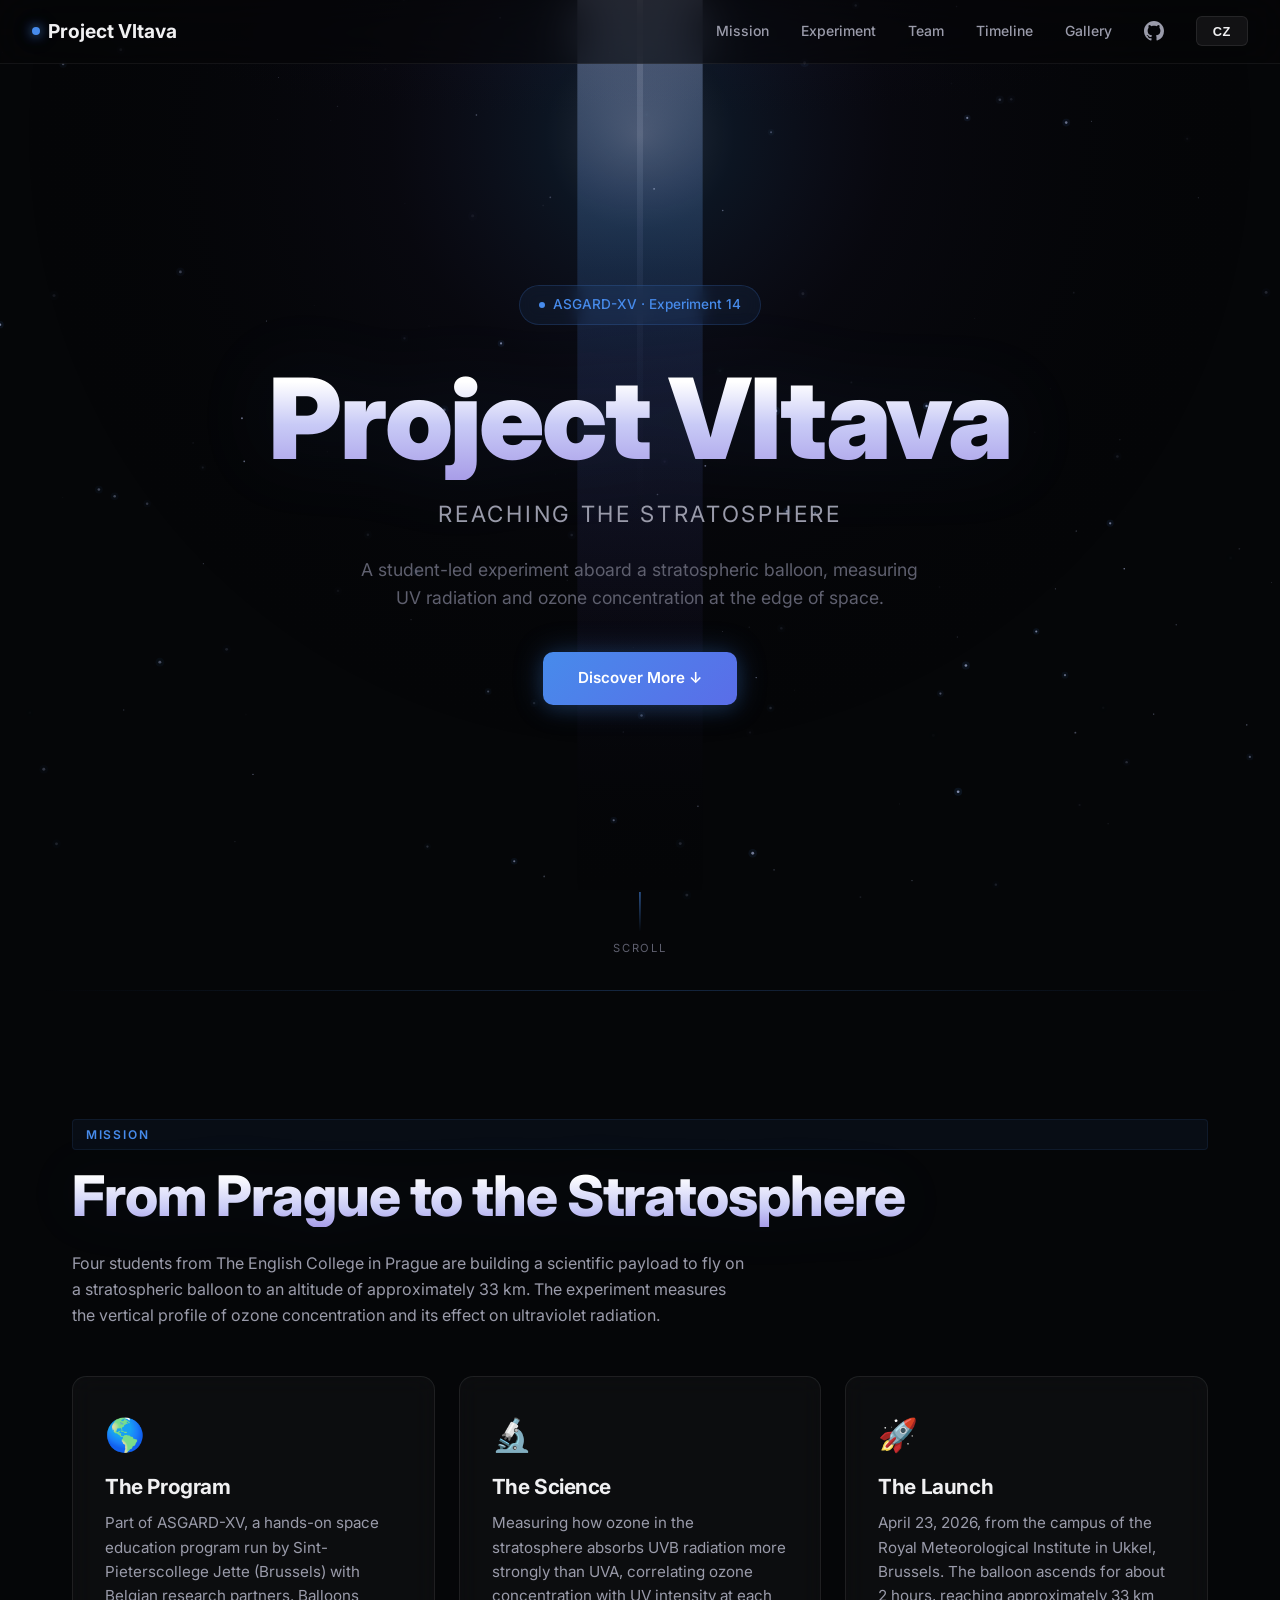
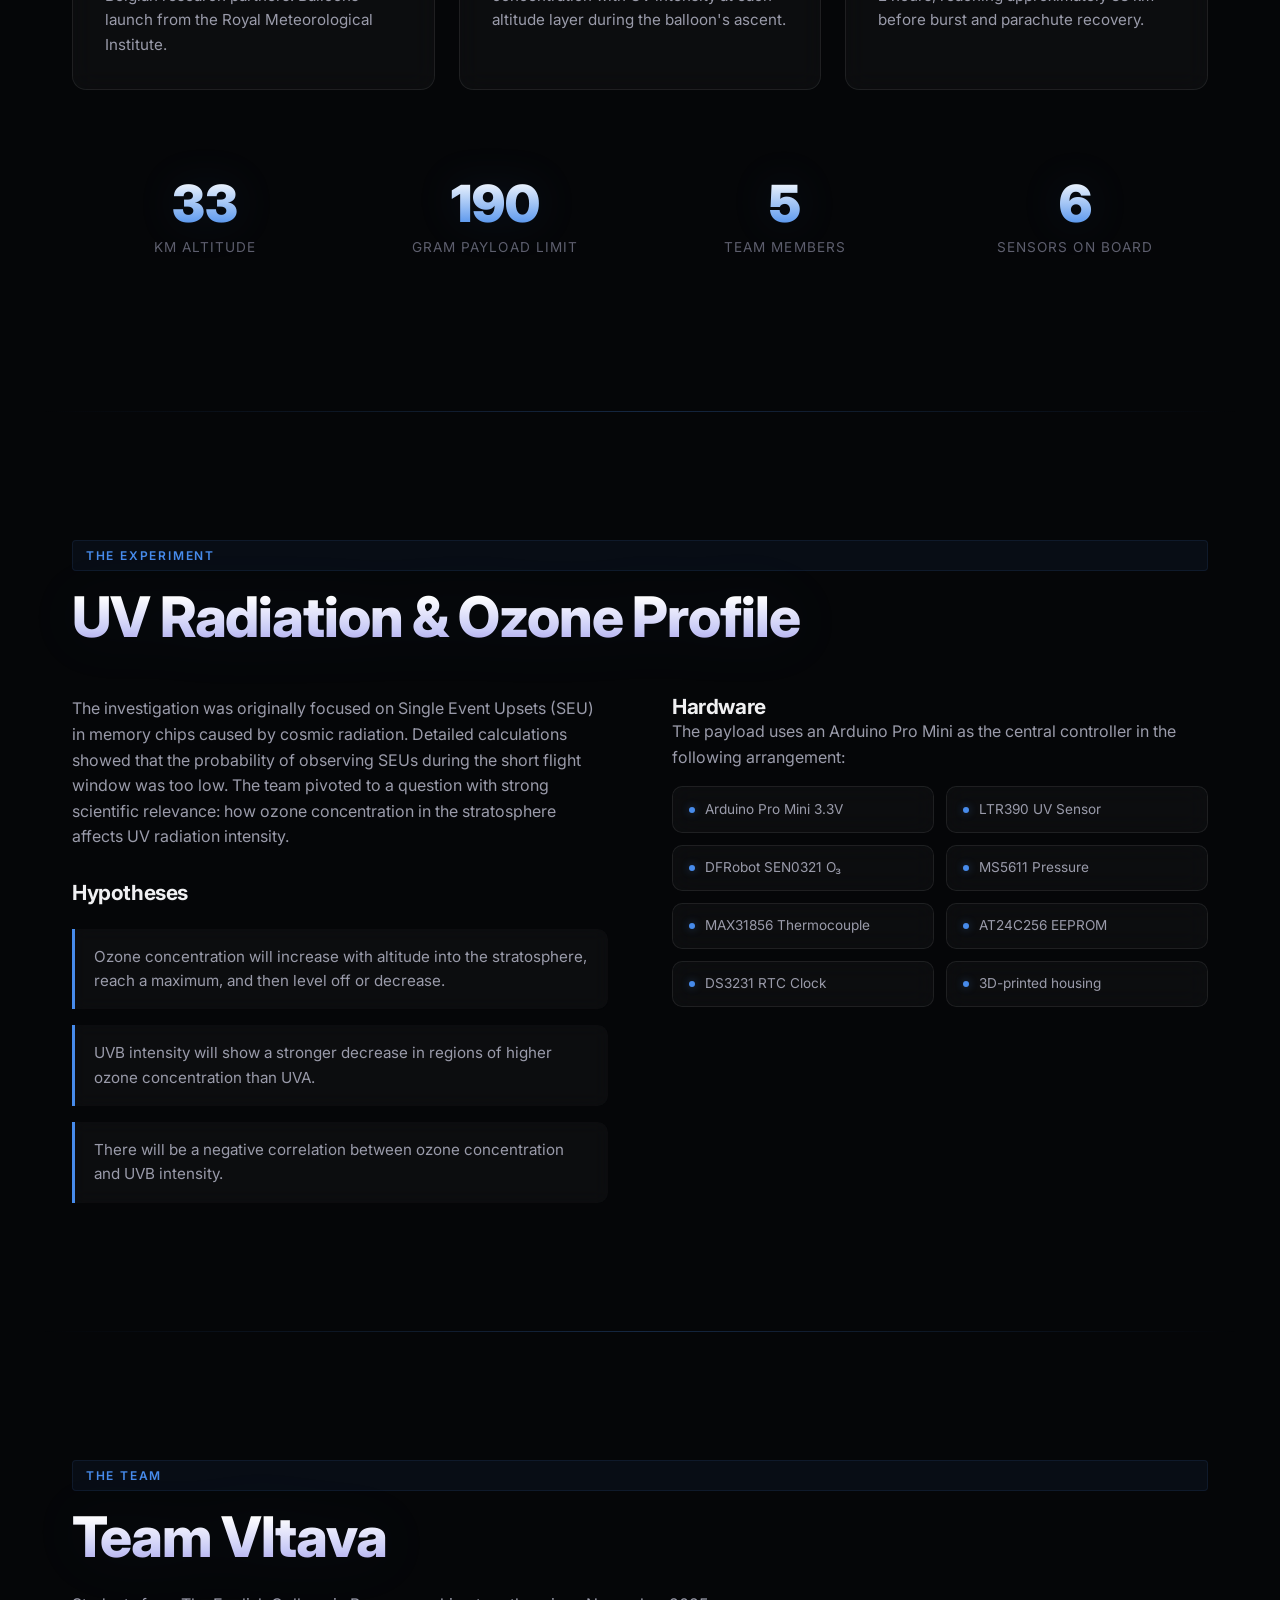
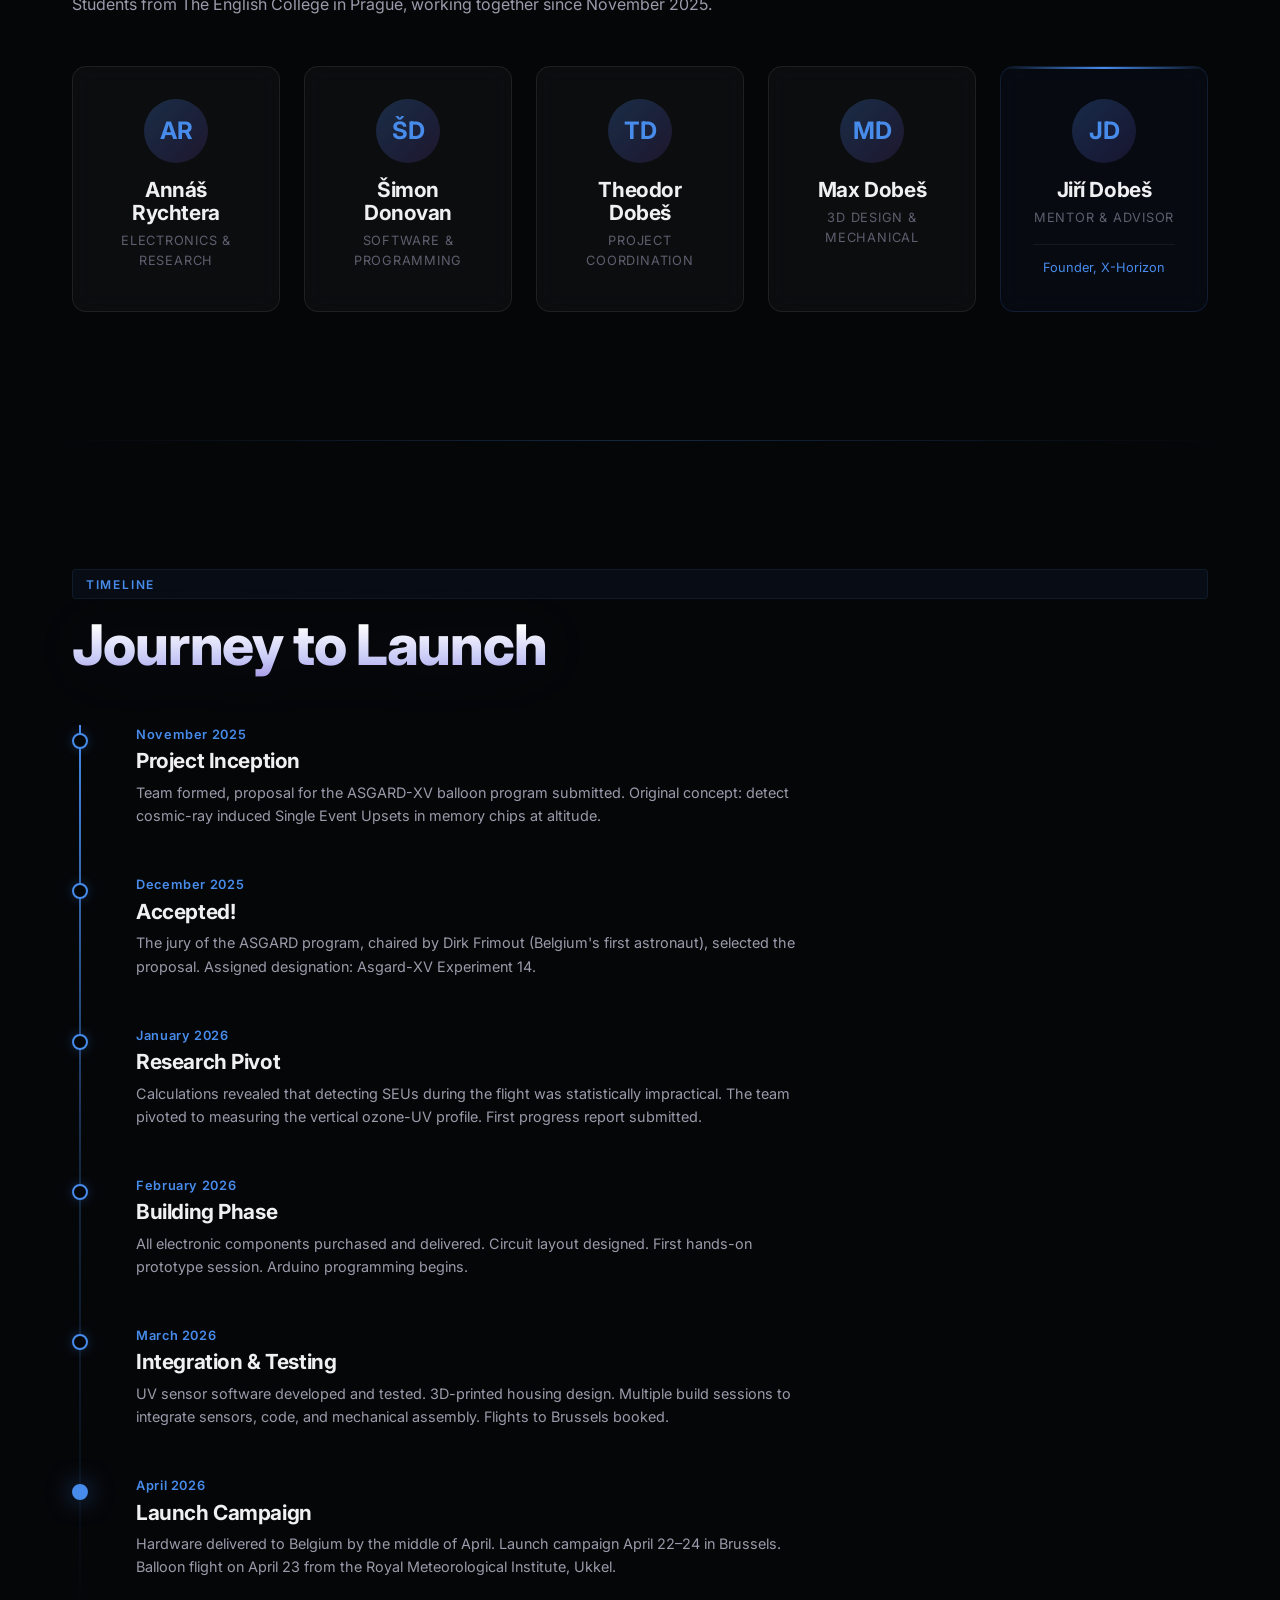
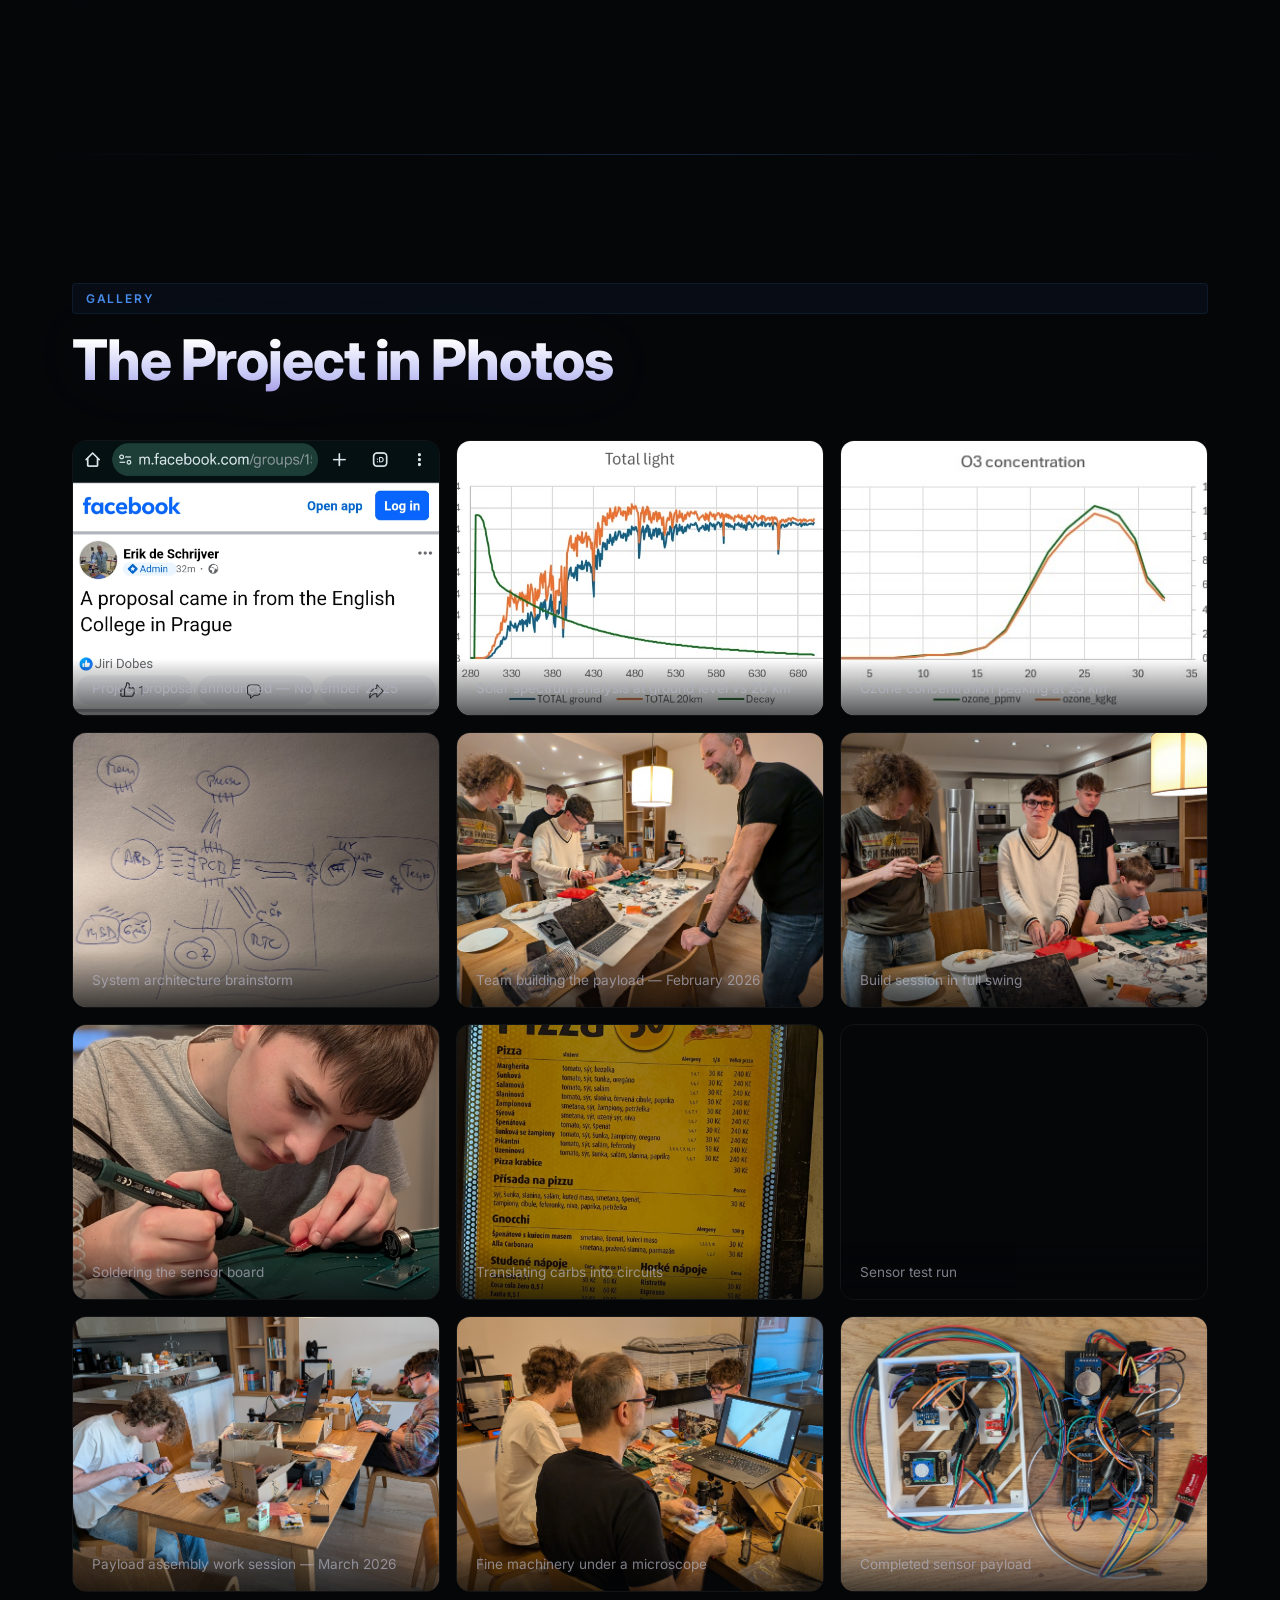
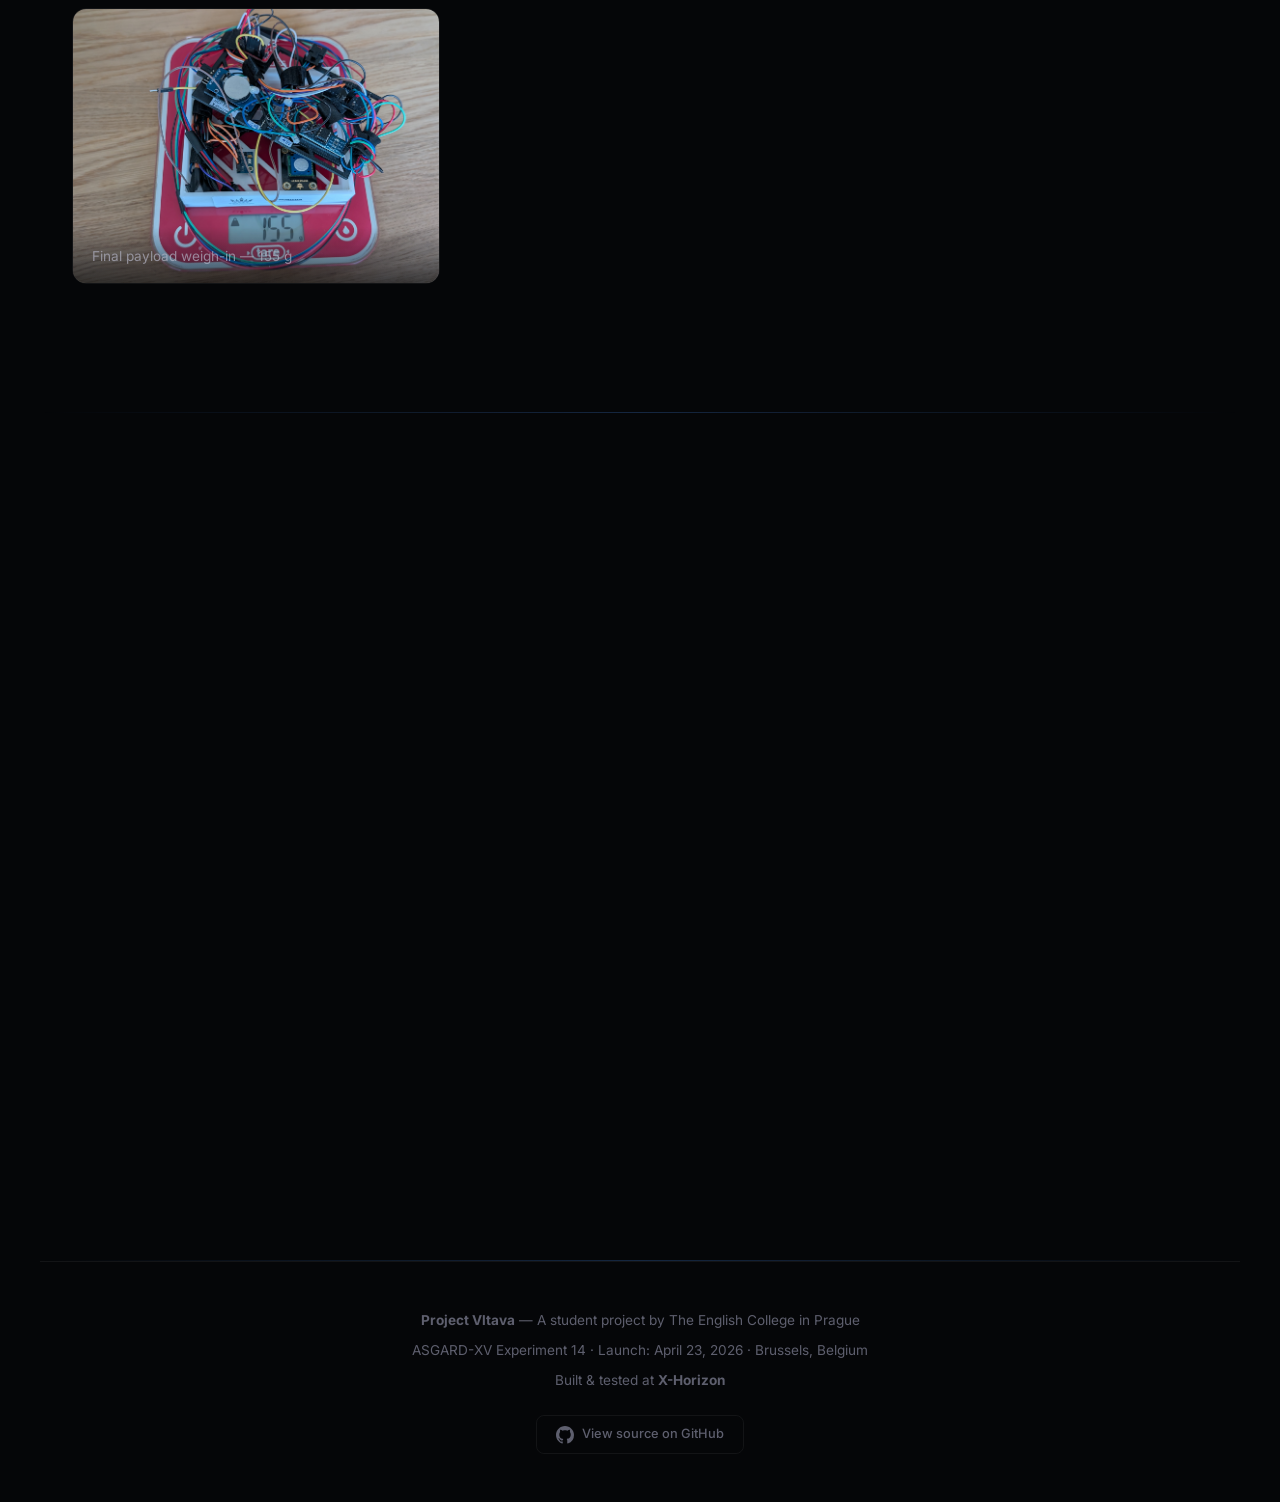
==== commit c509f172: "Text fix on the web page" ====
--- a/Vltava/index.html
+++ b/Vltava/index.html
@@ -355,8 +355,8 @@
       <!-- 8. Pizza break — Mar 2026 -->
       <div class="gallery-item">
         <img src="images/IMG-20260312-WA0002.jpg" alt="Team pizza break" loading="lazy">
-        <div class="caption" data-lang-en>Well-deserved pizza break after a build session</div>
-        <div class="caption" data-lang-cs>Zaslou&#x17e;en&#xe1; pizza po stavebn&#xed;m setk&#xe1;n&#xed;</div>
+        <div class="caption" data-lang-en>Translating carbs into circuits</div>
+        <div class="caption" data-lang-cs>Metamorfóza sacharidů v elektrické obvody</div>
       </div>
       <!-- 9. Sensor test run video — Mar 2026 -->
       <div class="gallery-item">
@@ -373,8 +373,8 @@
       <!-- 11. Reviewing payload with mentor — Mar 2026 -->
       <div class="gallery-item">
         <img src="images/PXL_20260328_170125324.jpg" alt="Reviewing the payload with mentor" loading="lazy">
-        <div class="caption" data-lang-en>Reviewing the payload with mentor</div>
-        <div class="caption" data-lang-cs>Kontrola za&#x159;&#xed;zen&#xed; s mentorem</div>
+        <div class="caption" data-lang-en>Fine machinery under a microscope</div>
+        <div class="caption" data-lang-cs>Ohýbání jemných detailů pod mikroskopem</div>
       </div>
       <!-- 12. Completed sensor payload — Apr 2026 -->
       <div class="gallery-item">
@@ -385,8 +385,8 @@
       <!-- 13. Final weigh-in — Apr 2026 -->
       <div class="gallery-item">
         <img src="images/PXL_20260409_114504901.jpg" alt="Final payload weigh-in" loading="lazy">
-        <div class="caption" data-lang-en>Final payload weigh-in &mdash; 165&nbsp;g</div>
-        <div class="caption" data-lang-cs>Z&#xe1;v&#x11b;re&#x10d;n&#xe9; v&#xe1;&#x17e;en&#xed; &mdash; 165&nbsp;g</div>
+        <div class="caption" data-lang-en>Final payload weigh-in &mdash; 155&nbsp;g</div>
+        <div class="caption" data-lang-cs>Z&#xe1;v&#x11b;re&#x10d;n&#xe9; v&#xe1;&#x17e;en&#xed; &mdash; 155&nbsp;g</div>
       </div>
     </div>
   </section>
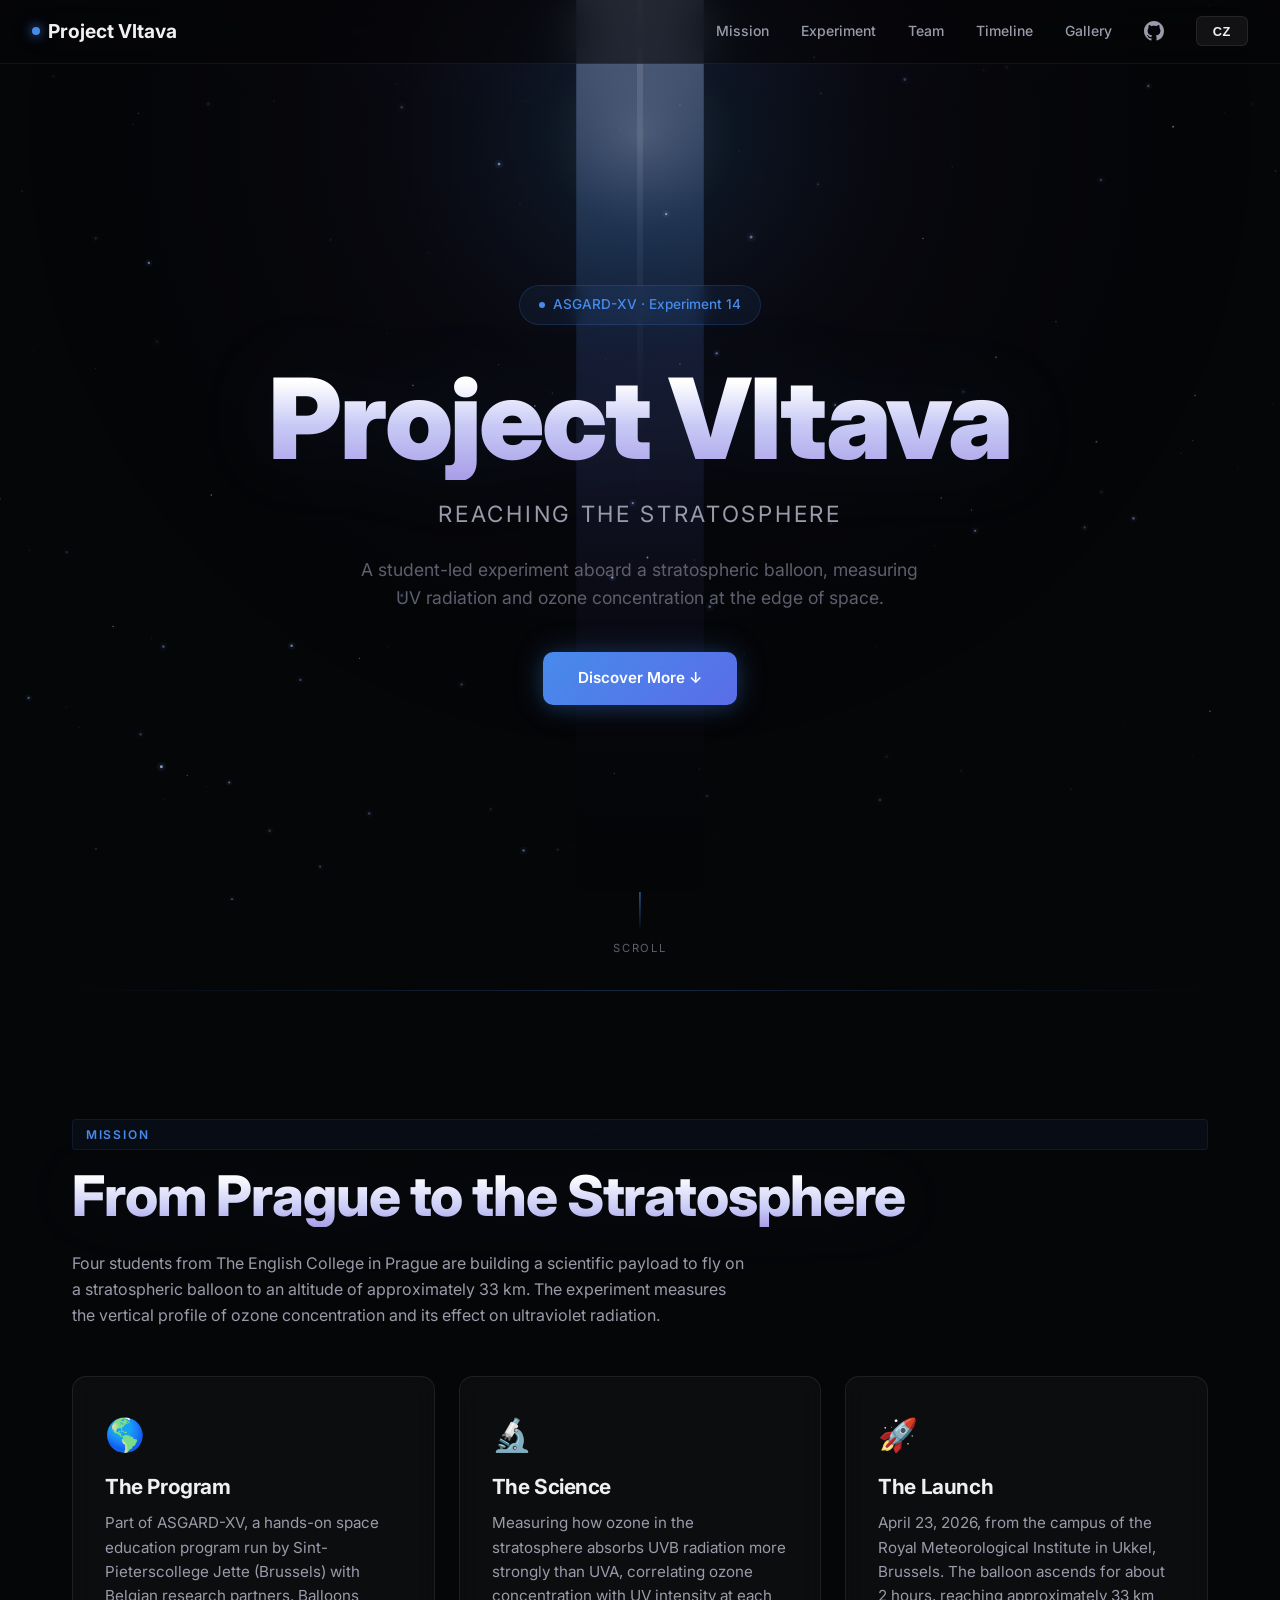
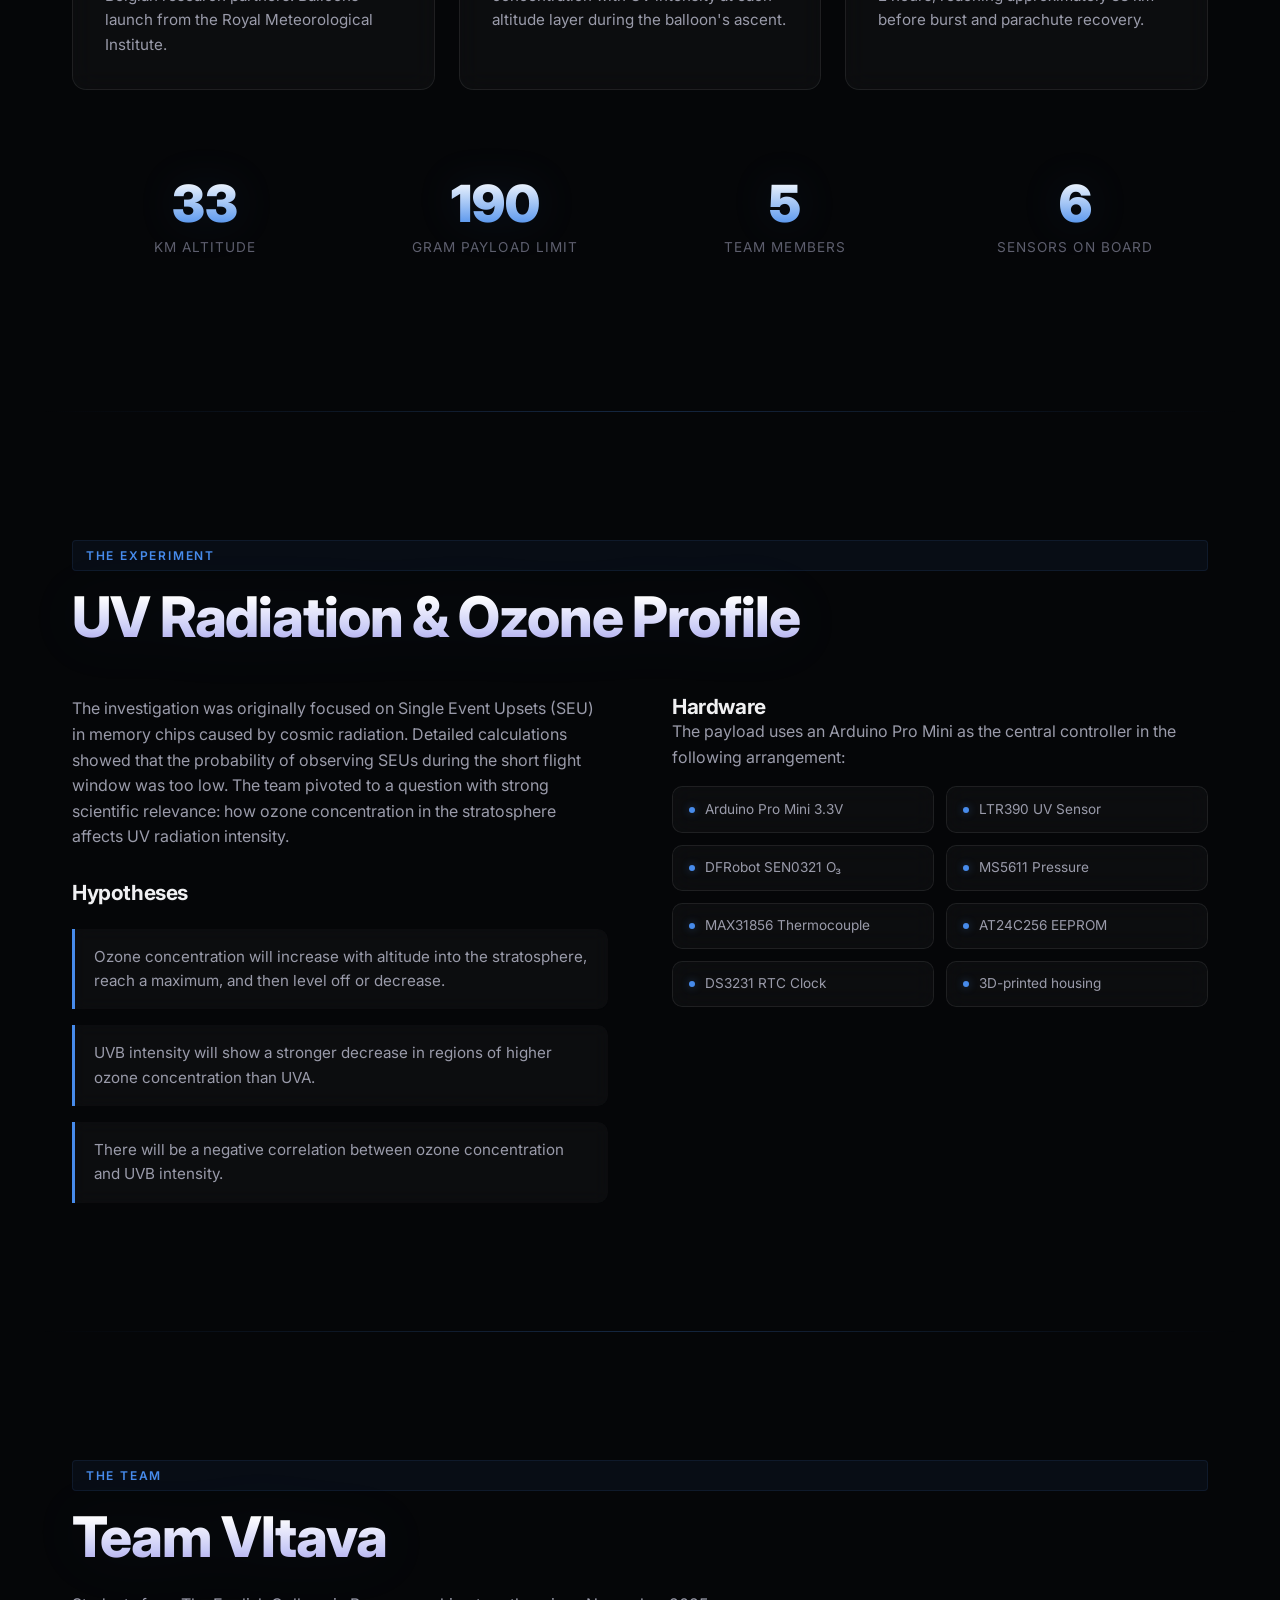
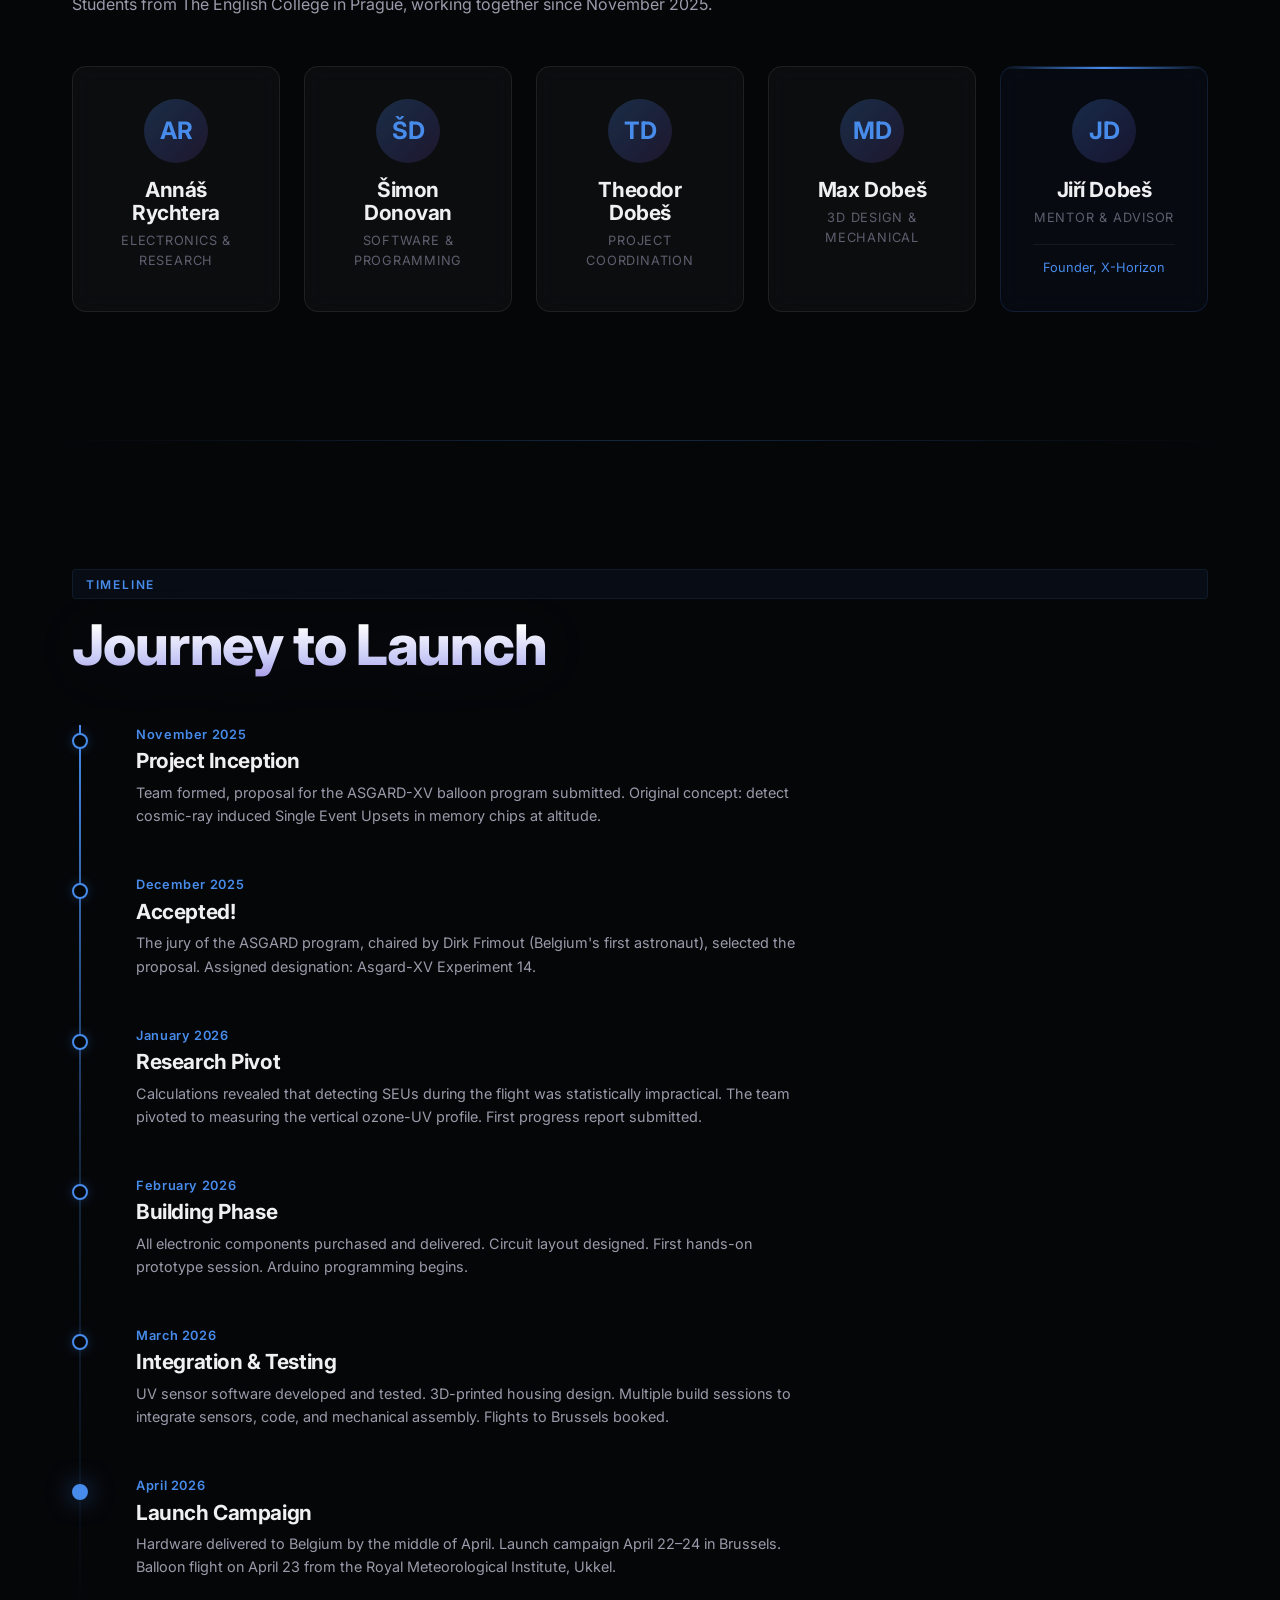
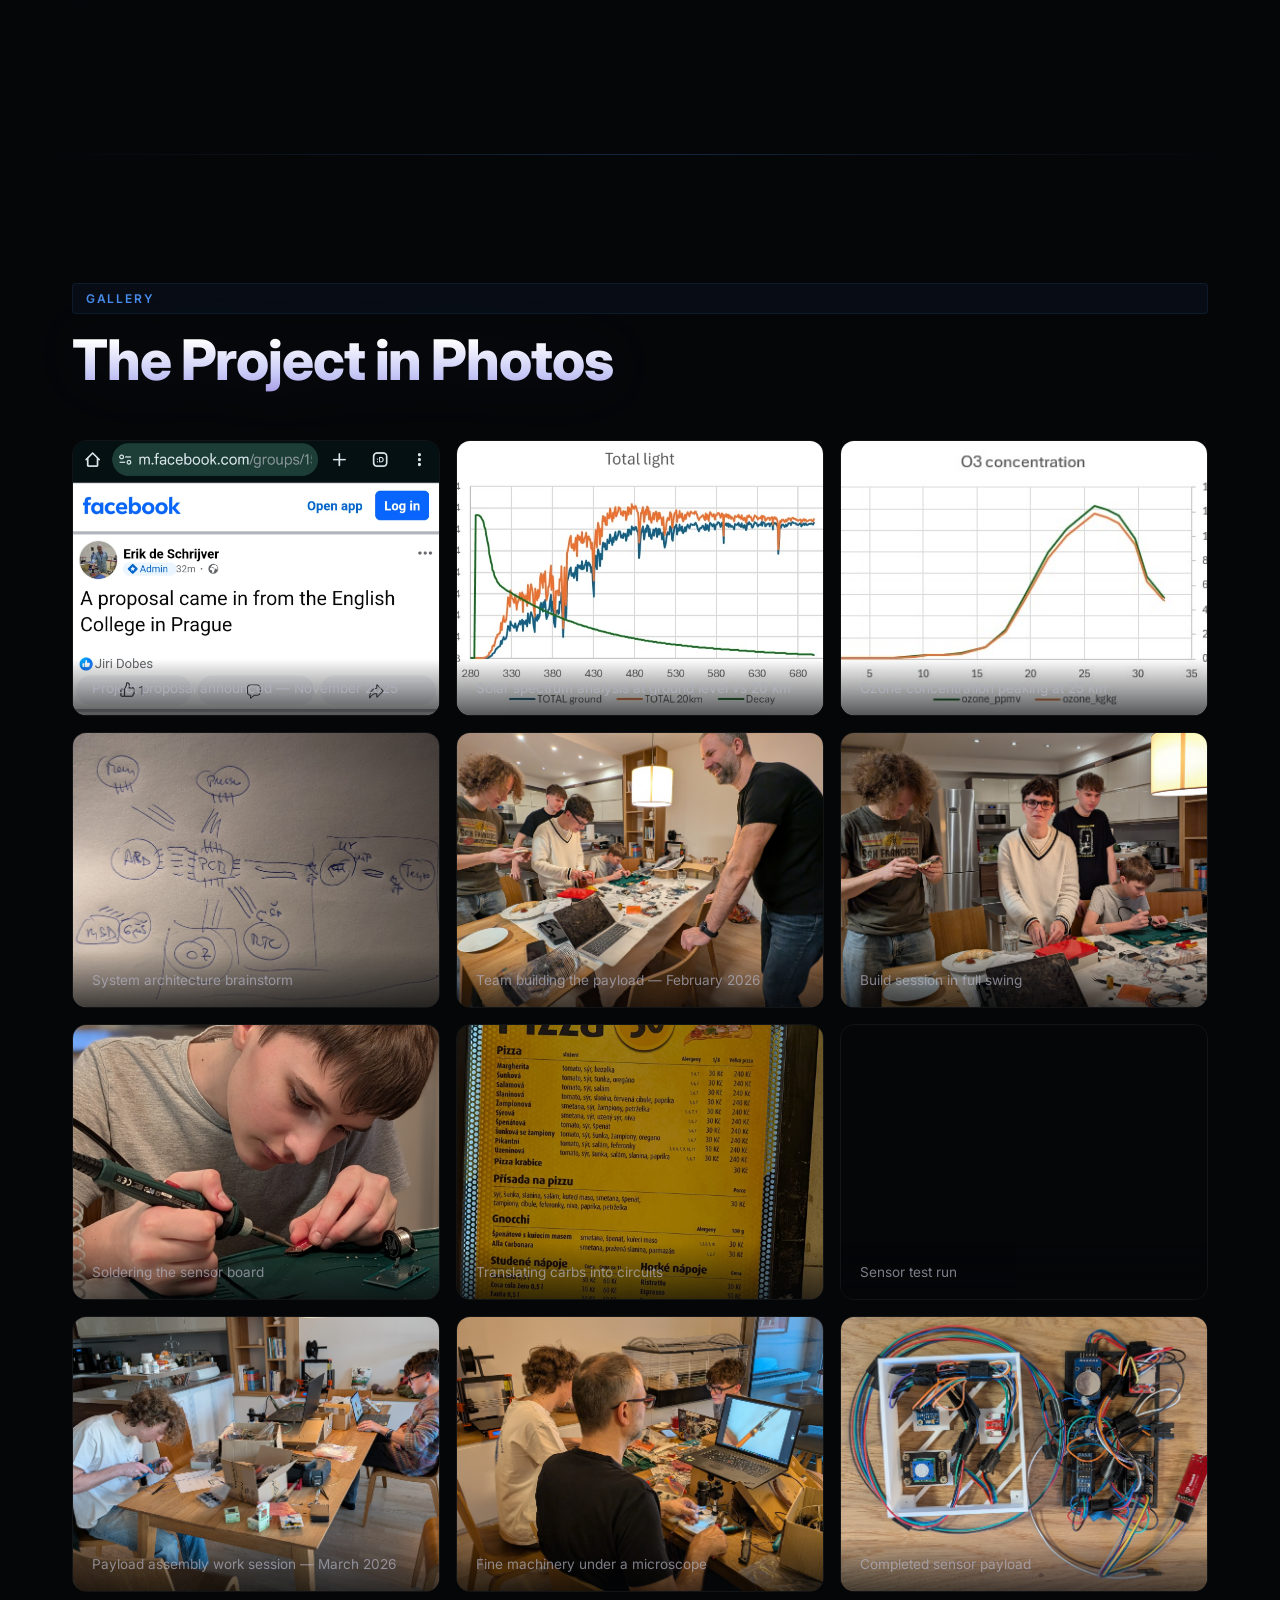
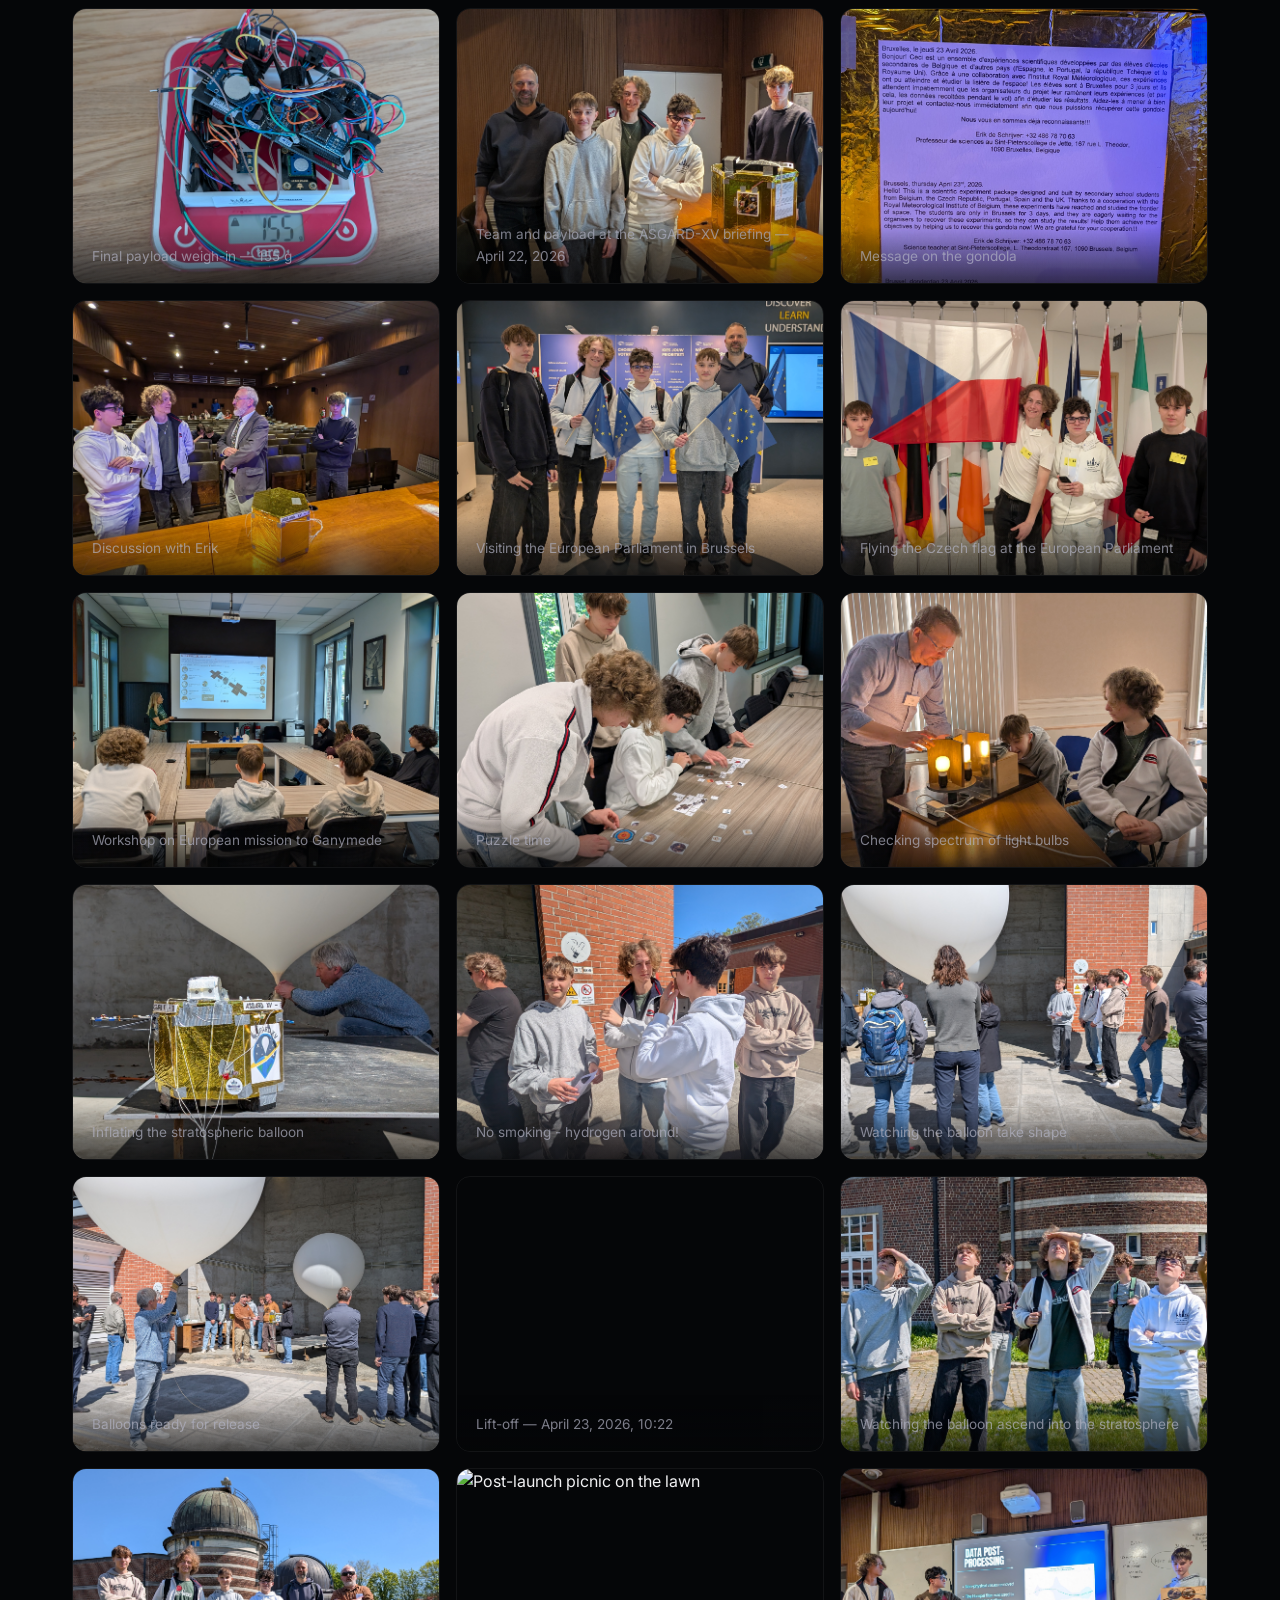
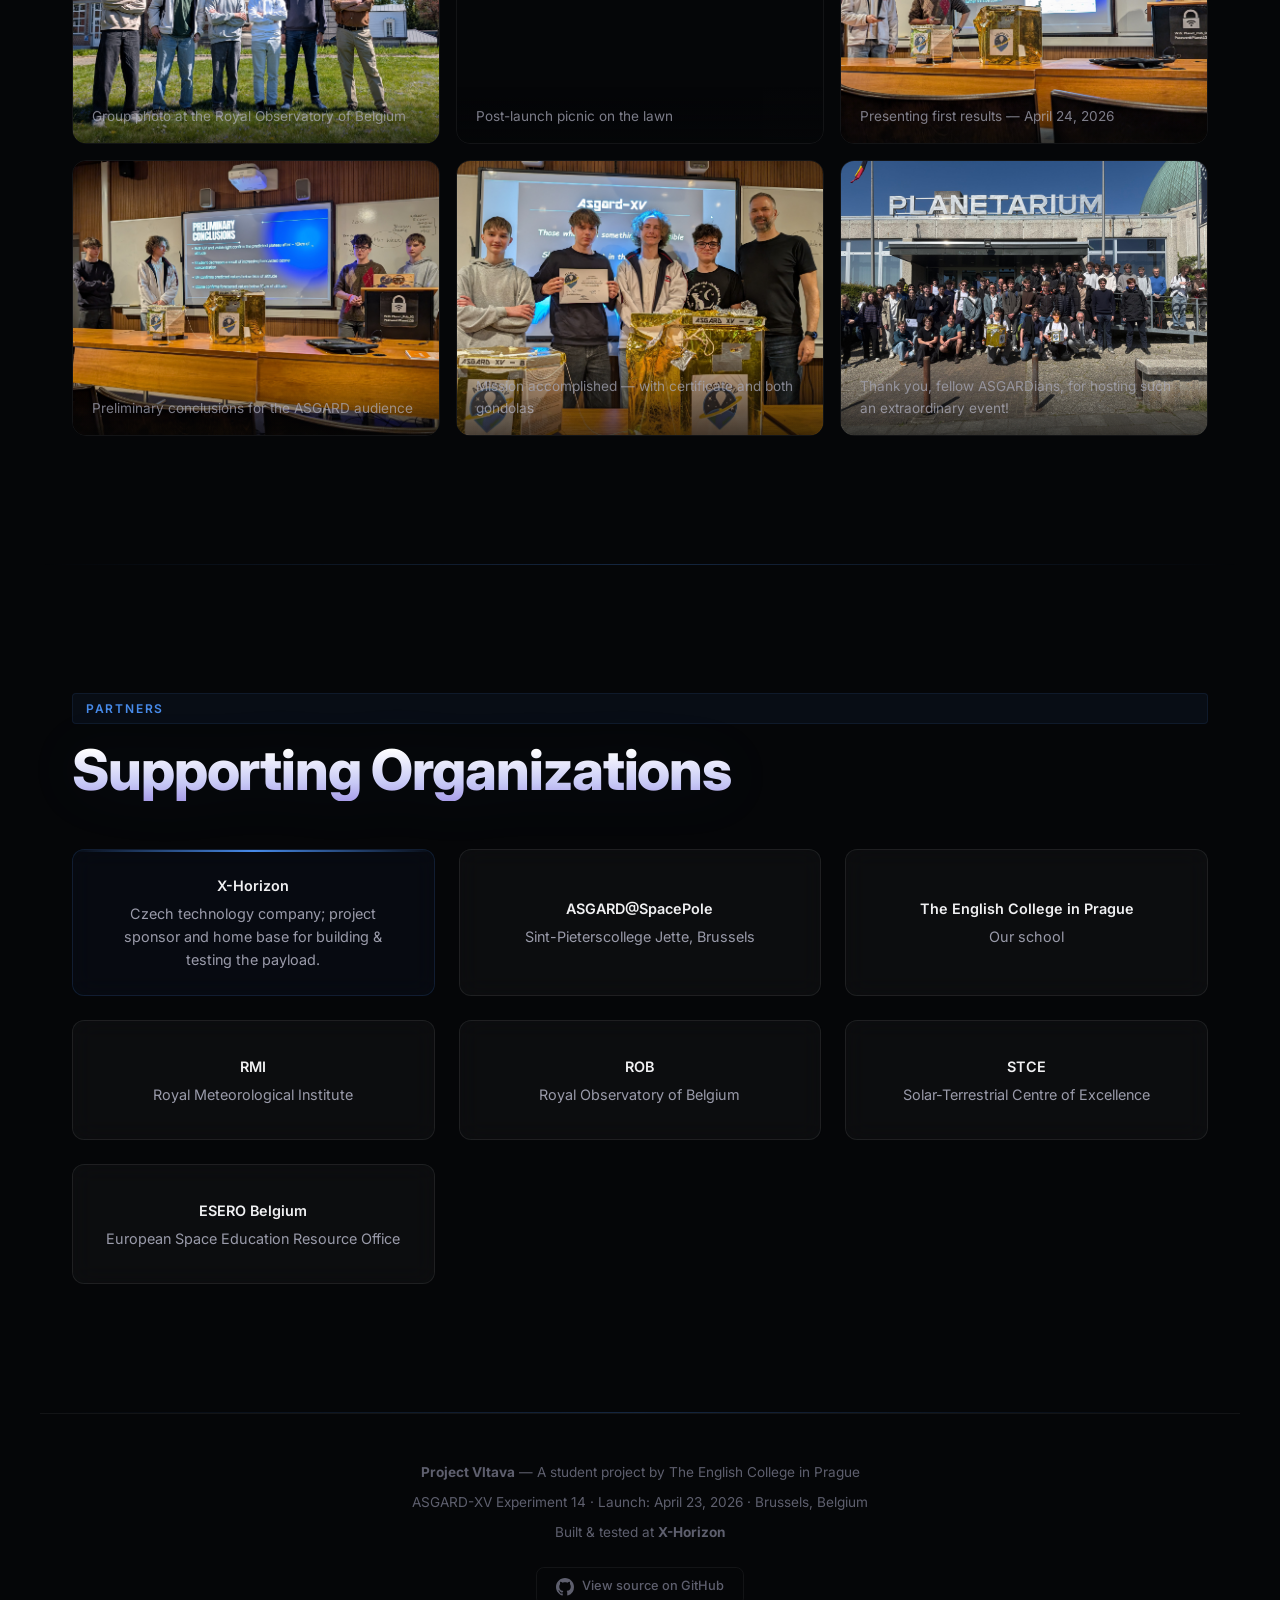
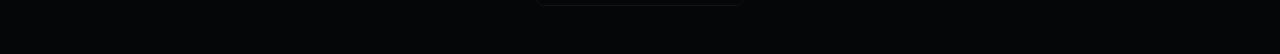
==== commit 7d39fe35: "Add Brussels launch campaign gallery + partner links Extend the Vltava site with 19 new gallery item" ====
--- a/Vltava/index.html
+++ b/Vltava/index.html
@@ -388,6 +388,126 @@
         <div class="caption" data-lang-en>Final payload weigh-in &mdash; 155&nbsp;g</div>
         <div class="caption" data-lang-cs>Z&#xe1;v&#x11b;re&#x10d;n&#xe9; v&#xe1;&#x17e;en&#xed; &mdash; 155&nbsp;g</div>
       </div>
+      <!-- 14. ASGARD-XV briefing, team and payload — Apr 22, 2026 -->
+      <div class="gallery-item">
+        <img src="images/PXL_20260422_094528049.jpg" alt="Team and payload at the ASGARD-XV briefing" loading="lazy">
+        <div class="caption" data-lang-en>Team and payload at the ASGARD-XV briefing &mdash; April 22, 2026</div>
+        <div class="caption" data-lang-cs>T&#xfd;m a za&#x159;&#xed;zen&#xed; na briefingu ASGARD-XV &mdash; 22.&nbsp;dubna 2026</div>
+      </div>
+      <!-- 15. Message on the gondola — Apr 22, 2026 -->
+      <div class="gallery-item">
+        <img src="images/PXL_20260422_094657793.jpg" alt="Message on the gondola" loading="lazy">
+        <div class="caption" data-lang-en>Message on the gondola</div>
+        <div class="caption" data-lang-cs>Vzkaz na gondole</div>
+      </div>
+      <!-- 16. Discussion with Erik — Apr 22, 2026 -->
+      <div class="gallery-item">
+        <img src="images/PXL_20260422_094854653.jpg" alt="Discussion with Erik" loading="lazy">
+        <div class="caption" data-lang-en>Discussion with Erik</div>
+        <div class="caption" data-lang-cs>Diskuze s&nbsp;Erikem</div>
+      </div>
+      <!-- 17. European Parliament visit — Apr 22, 2026 -->
+      <div class="gallery-item">
+        <img src="images/PXL_20260422_123044559.jpg" alt="Visiting the European Parliament in Brussels" loading="lazy">
+        <div class="caption" data-lang-en>Visiting the European Parliament in Brussels</div>
+        <div class="caption" data-lang-cs>N&#xe1;v&#x161;t&#x11b;va Evropsk&#xe9;ho parlamentu v&nbsp;Bruselu</div>
+      </div>
+      <!-- 18. Czech flag at the European Parliament — Apr 22, 2026 -->
+      <div class="gallery-item">
+        <img src="images/PXL_20260422_124819099.jpg" alt="Flying the Czech flag at the European Parliament" loading="lazy">
+        <div class="caption" data-lang-en>Flying the Czech flag at the European Parliament</div>
+        <div class="caption" data-lang-cs>S&nbsp;&#x10d;eskou vlajkou v&nbsp;Evropsk&#xe9;m parlamentu</div>
+      </div>
+      <!-- 19. Workshop on European mission to Ganymede — Apr 23, 2026 -->
+      <div class="gallery-item">
+        <img src="images/PXL_20260423_083731785.jpg" alt="Workshop on European mission to Ganymede" loading="lazy">
+        <div class="caption" data-lang-en>Workshop on European mission to Ganymede</div>
+        <div class="caption" data-lang-cs>Workshop o&nbsp;evropsk&#xe9; misi na Ganymed</div>
+      </div>
+      <!-- 20. Puzzle time — Apr 23, 2026 -->
+      <div class="gallery-item">
+        <img src="images/PXL_20260423_084741257.jpg" alt="Puzzle time" loading="lazy">
+        <div class="caption" data-lang-en>Puzzle time</div>
+        <div class="caption" data-lang-cs>Skl&#xe1;d&#xe1;n&#xed; puzzle</div>
+      </div>
+      <!-- 21. Checking spectrum of light bulbs — Apr 23, 2026 -->
+      <div class="gallery-item">
+        <img src="images/PXL_20260423_092240499.jpg" alt="Checking spectrum of light bulbs" loading="lazy">
+        <div class="caption" data-lang-en>Checking spectrum of light bulbs</div>
+        <div class="caption" data-lang-cs>Pozorov&#xe1;n&#xed; spektra &#x17e;&#xe1;rovek</div>
+      </div>
+      <!-- 22. Inflating the stratospheric balloon — Apr 23, 2026 -->
+      <div class="gallery-item">
+        <img src="images/PXL_20260423_100951231.jpg" alt="Inflating the stratospheric balloon" loading="lazy">
+        <div class="caption" data-lang-en>Inflating the stratospheric balloon</div>
+        <div class="caption" data-lang-cs>Pln&#x11b;n&#xed; stratosf&#xe9;rick&#xe9;ho bal&#xf3;nu</div>
+      </div>
+      <!-- 23. No smoking - hydrogen around! — Apr 23, 2026 -->
+      <div class="gallery-item">
+        <img src="images/PXL_20260423_101420475.jpg" alt="No smoking - hydrogen around!" loading="lazy">
+        <div class="caption" data-lang-en>No smoking - hydrogen around!</div>
+        <div class="caption" data-lang-cs>Z&#xe1;kaz kou&#x159;en&#xed; - kolem je vod&#xed;k!</div>
+      </div>
+      <!-- 24. Watching the balloon take shape — Apr 23, 2026 -->
+      <div class="gallery-item">
+        <img src="images/PXL_20260423_101559283.jpg" alt="Watching the balloon take shape" loading="lazy">
+        <div class="caption" data-lang-en>Watching the balloon take shape</div>
+        <div class="caption" data-lang-cs>Pozorov&#xe1;n&#xed; nafukuj&#xed;c&#xed;ho se bal&#xf3;nu</div>
+      </div>
+      <!-- 25. Balloons ready for release — Apr 23, 2026 -->
+      <div class="gallery-item">
+        <img src="images/PXL_20260423_101854007.jpg" alt="Balloons ready for release" loading="lazy">
+        <div class="caption" data-lang-en>Balloons ready for release</div>
+        <div class="caption" data-lang-cs>Bal&#xf3;ny p&#x159;ipraveny ke startu</div>
+      </div>
+      <!-- 26. Lift-off video — Apr 23, 2026 -->
+      <div class="gallery-item">
+        <video src="images/PXL_20260423_102222185.mp4" autoplay muted loop playsinline></video>
+        <div class="caption" data-lang-en>Lift-off &mdash; April 23, 2026, 10:22</div>
+        <div class="caption" data-lang-cs>Start &mdash; 23.&nbsp;dubna 2026, 10:22</div>
+      </div>
+      <!-- 27. Watching the balloon ascend — Apr 23, 2026 -->
+      <div class="gallery-item">
+        <img src="images/PXL_20260423_103037379.jpg" alt="Watching the balloon ascend into the stratosphere" loading="lazy">
+        <div class="caption" data-lang-en>Watching the balloon ascend into the stratosphere</div>
+        <div class="caption" data-lang-cs>Sledov&#xe1;n&#xed; bal&#xf3;nu stoupaj&#xed;c&#xed;ho do stratosf&#xe9;ry</div>
+      </div>
+      <!-- 28. Group photo at the Royal Observatory — Apr 23, 2026 -->
+      <div class="gallery-item">
+        <img src="images/PXL_20260423_103509479.jpg" alt="Group photo at the Royal Observatory of Belgium" loading="lazy">
+        <div class="caption" data-lang-en>Group photo at the Royal Observatory of Belgium</div>
+        <div class="caption" data-lang-cs>Spole&#x10d;n&#xe9; foto u&nbsp;Kr&#xe1;lovsk&#xe9; hv&#x11b;zd&#xe1;rny Belgie</div>
+      </div>
+      <!-- 29. Post-launch picnic — Apr 23, 2026 -->
+      <div class="gallery-item">
+        <img src="images/PXL_20260423_104203742.jpg" alt="Post-launch picnic on the lawn" loading="lazy">
+        <div class="caption" data-lang-en>Post-launch picnic on the lawn</div>
+        <div class="caption" data-lang-cs>Piknik na tr&#xe1;vn&#xed;ku po startu</div>
+      </div>
+      <!-- 30. Presenting first results — Apr 24, 2026 -->
+      <div class="gallery-item">
+        <img src="images/PXL_20260424_101742396.jpg" alt="Presenting first results" loading="lazy">
+        <div class="caption" data-lang-en>Presenting first results &mdash; April 24, 2026</div>
+        <div class="caption" data-lang-cs>Prezentace prvn&#xed;ch v&#xfd;sledk&#x16f; &mdash; 24.&nbsp;dubna 2026</div>
+      </div>
+      <!-- 31. Preliminary conclusions — Apr 24, 2026 -->
+      <div class="gallery-item">
+        <img src="images/PXL_20260424_102319004.jpg" alt="Preliminary conclusions for the ASGARD audience" loading="lazy">
+        <div class="caption" data-lang-en>Preliminary conclusions for the ASGARD audience</div>
+        <div class="caption" data-lang-cs>P&#x159;edb&#x11b;&#x17e;n&#xe9; z&#xe1;v&#x11b;ry pro publikum ASGARD</div>
+      </div>
+      <!-- 32. Mission accomplished — Apr 24, 2026 -->
+      <div class="gallery-item">
+        <img src="images/PXL_20260424_104136180.jpg" alt="Mission accomplished, with certificate and both gondolas" loading="lazy">
+        <div class="caption" data-lang-en>Mission accomplished &mdash; with certificate and both gondolas</div>
+        <div class="caption" data-lang-cs>Mise spln&#x11b;na &mdash; s&nbsp;diplomem a&nbsp;ob&#x11b;ma gondolami</div>
+      </div>
+      <!-- 33. ASGARD-XV group photo at the Planetarium -->
+      <div class="gallery-item">
+        <img src="images/group_photo.jpg" alt="ASGARD-XV group photo at the Planetarium" loading="lazy">
+        <div class="caption" data-lang-en>Thank you, fellow ASGARDians, for hosting such an extraordinary event!</div>
+        <div class="caption" data-lang-cs>D&#x11b;kujeme v&#xe1;m, mil&#xed; ASGARDiané, za uspo&#x159;&#xe1;d&#xe1;n&#xed; tak v&#xfd;jime&#x10d;n&#xe9; akce!</div>
+      </div>
     </div>
   </section>
 
@@ -402,42 +522,42 @@
     </div>
 
     <div class="partners-grid reveal">
-      <div class="partner-card partner-card--featured glass-card">
+      <a class="partner-card partner-card--featured glass-card" href="https://www.x-horizon.com/" target="_blank" rel="noopener noreferrer">
         <div class="partner-name">X-Horizon</div>
         <p data-lang-en>Czech technology company; project sponsor and home base for building &amp; testing the payload.</p>
         <p data-lang-cs>&#x10C;esk&#xe1; technologick&#xe1; spole&#x10D;nost; sponzor projektu a z&#xe1;zem&#xED; pro stavbu a testov&#xe1;n&#xED; za&#x159;&#xED;zen&#xED;.</p>
-      </div>
-
-      <div class="partner-card glass-card">
+      </a>
+
+      <a class="partner-card glass-card" href="https://www.facebook.com/groups/153214554744003" target="_blank" rel="noopener noreferrer">
         <div class="partner-name">ASGARD@SpacePole</div>
         <p data-lang-en>Sint-Pieterscollege Jette, Brussels</p>
         <p data-lang-cs>Sint-Pieterscollege Jette, Brusel</p>
-      </div>
-      <div class="partner-card glass-card">
+      </a>
+      <a class="partner-card glass-card" href="https://www.englishcollege.cz/" target="_blank" rel="noopener noreferrer">
         <div class="partner-name">The English College in Prague</div>
         <p data-lang-en>Our school</p>
         <p data-lang-cs>Na&#x161;e &#x161;kola</p>
-      </div>
-      <div class="partner-card glass-card">
+      </a>
+      <a class="partner-card glass-card" href="https://www.meteo.be/" target="_blank" rel="noopener noreferrer">
         <div class="partner-name">RMI</div>
         <p data-lang-en>Royal Meteorological Institute</p>
         <p data-lang-cs>Kr&#xe1;lovsk&#xFD; meteorologick&#xFD; &#xFA;stav</p>
-      </div>
-      <div class="partner-card glass-card">
+      </a>
+      <a class="partner-card glass-card" href="https://www.astro.oma.be/" target="_blank" rel="noopener noreferrer">
         <div class="partner-name">ROB</div>
         <p data-lang-en>Royal Observatory of Belgium</p>
         <p data-lang-cs>Kr&#xe1;lovsk&#xe1; hv&#x11B;zd&#xe1;rna Belgie</p>
-      </div>
-      <div class="partner-card glass-card">
+      </a>
+      <a class="partner-card glass-card" href="https://www.stce.be/" target="_blank" rel="noopener noreferrer">
         <div class="partner-name">STCE</div>
         <p data-lang-en>Solar-Terrestrial Centre of Excellence</p>
         <p data-lang-cs>Centrum excelence pro v&#xFD;zkum Slunce a Zem&#x11B;</p>
-      </div>
-      <div class="partner-card glass-card">
+      </a>
+      <a class="partner-card glass-card" href="https://www.esero.be/" target="_blank" rel="noopener noreferrer">
         <div class="partner-name">ESERO Belgium</div>
         <p data-lang-en>European Space Education Resource Office</p>
         <p data-lang-cs>Evropsk&#xe1; kancel&#xe1;&#x159; kosmick&#xFD;ch vzd&#x11B;l&#xe1;vac&#xED;ch zdroj&#x16F;</p>
-      </div>
+      </a>
     </div>
   </section>
 
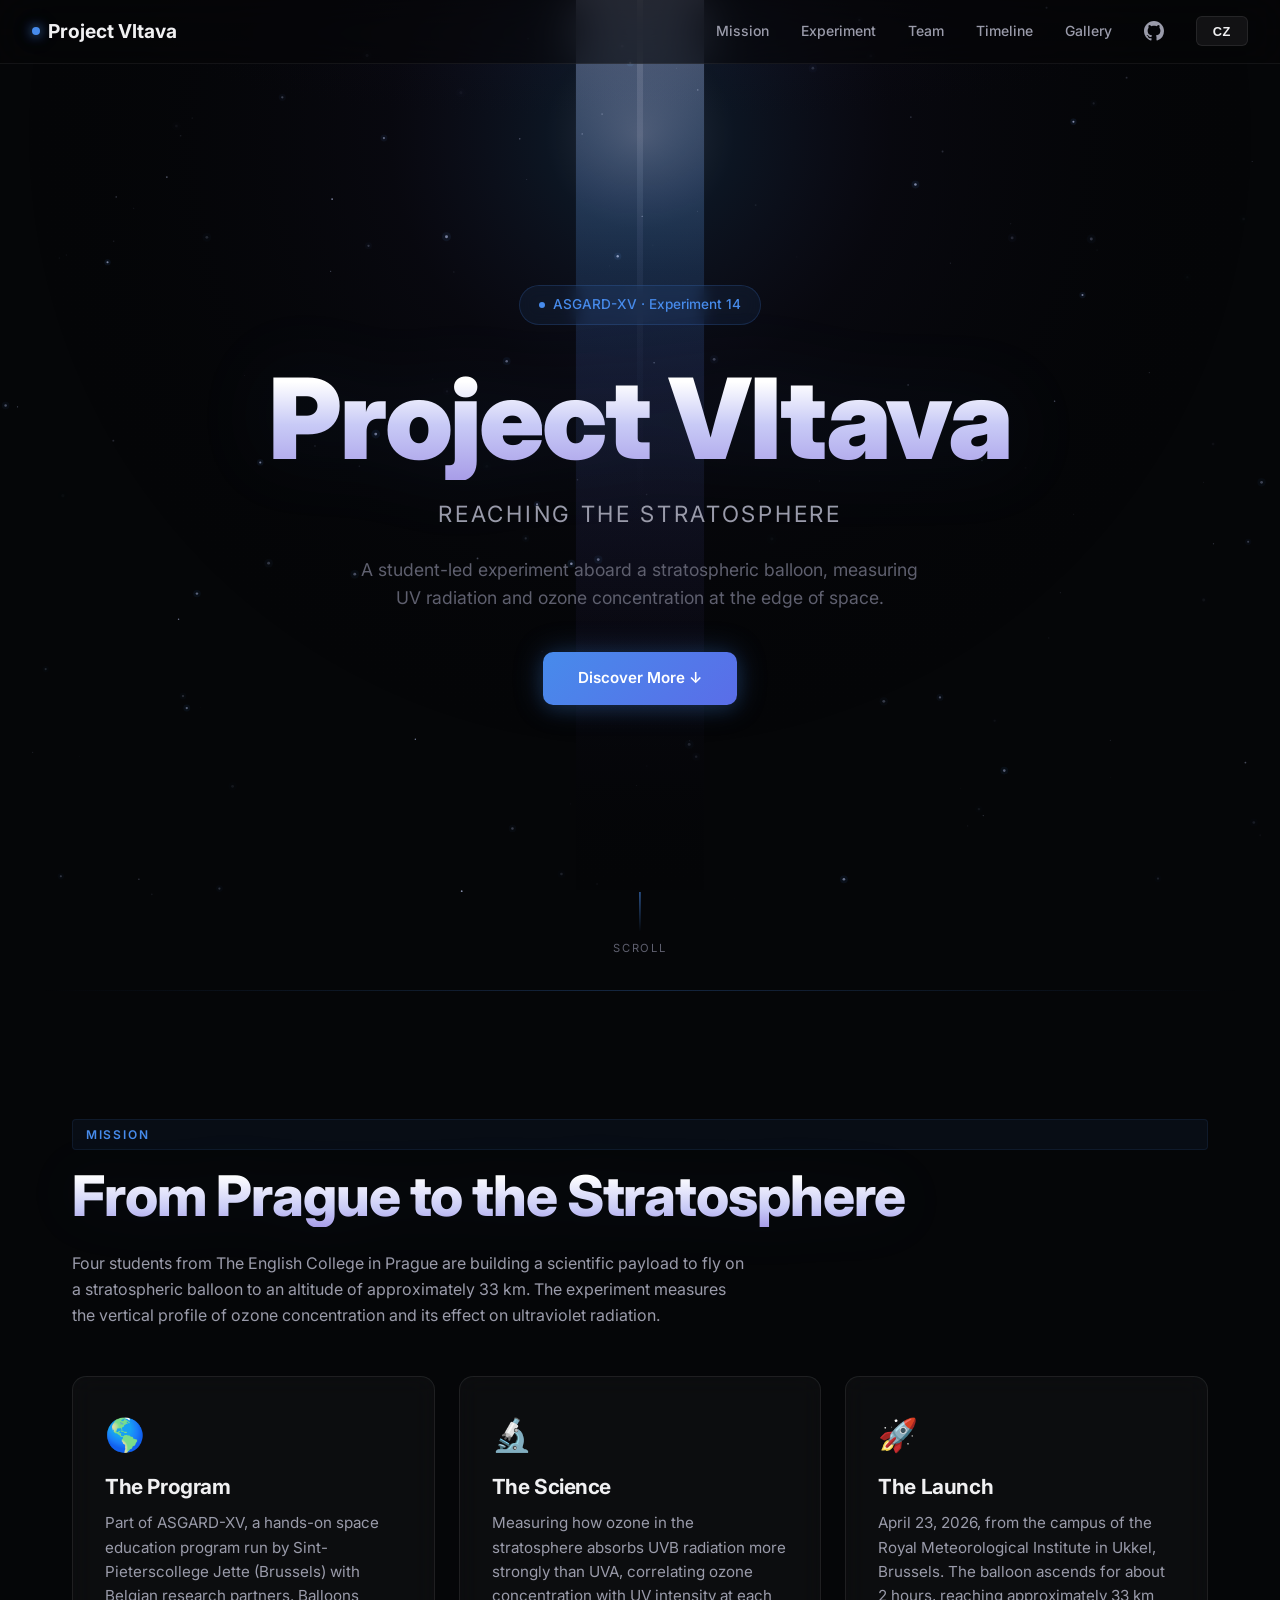
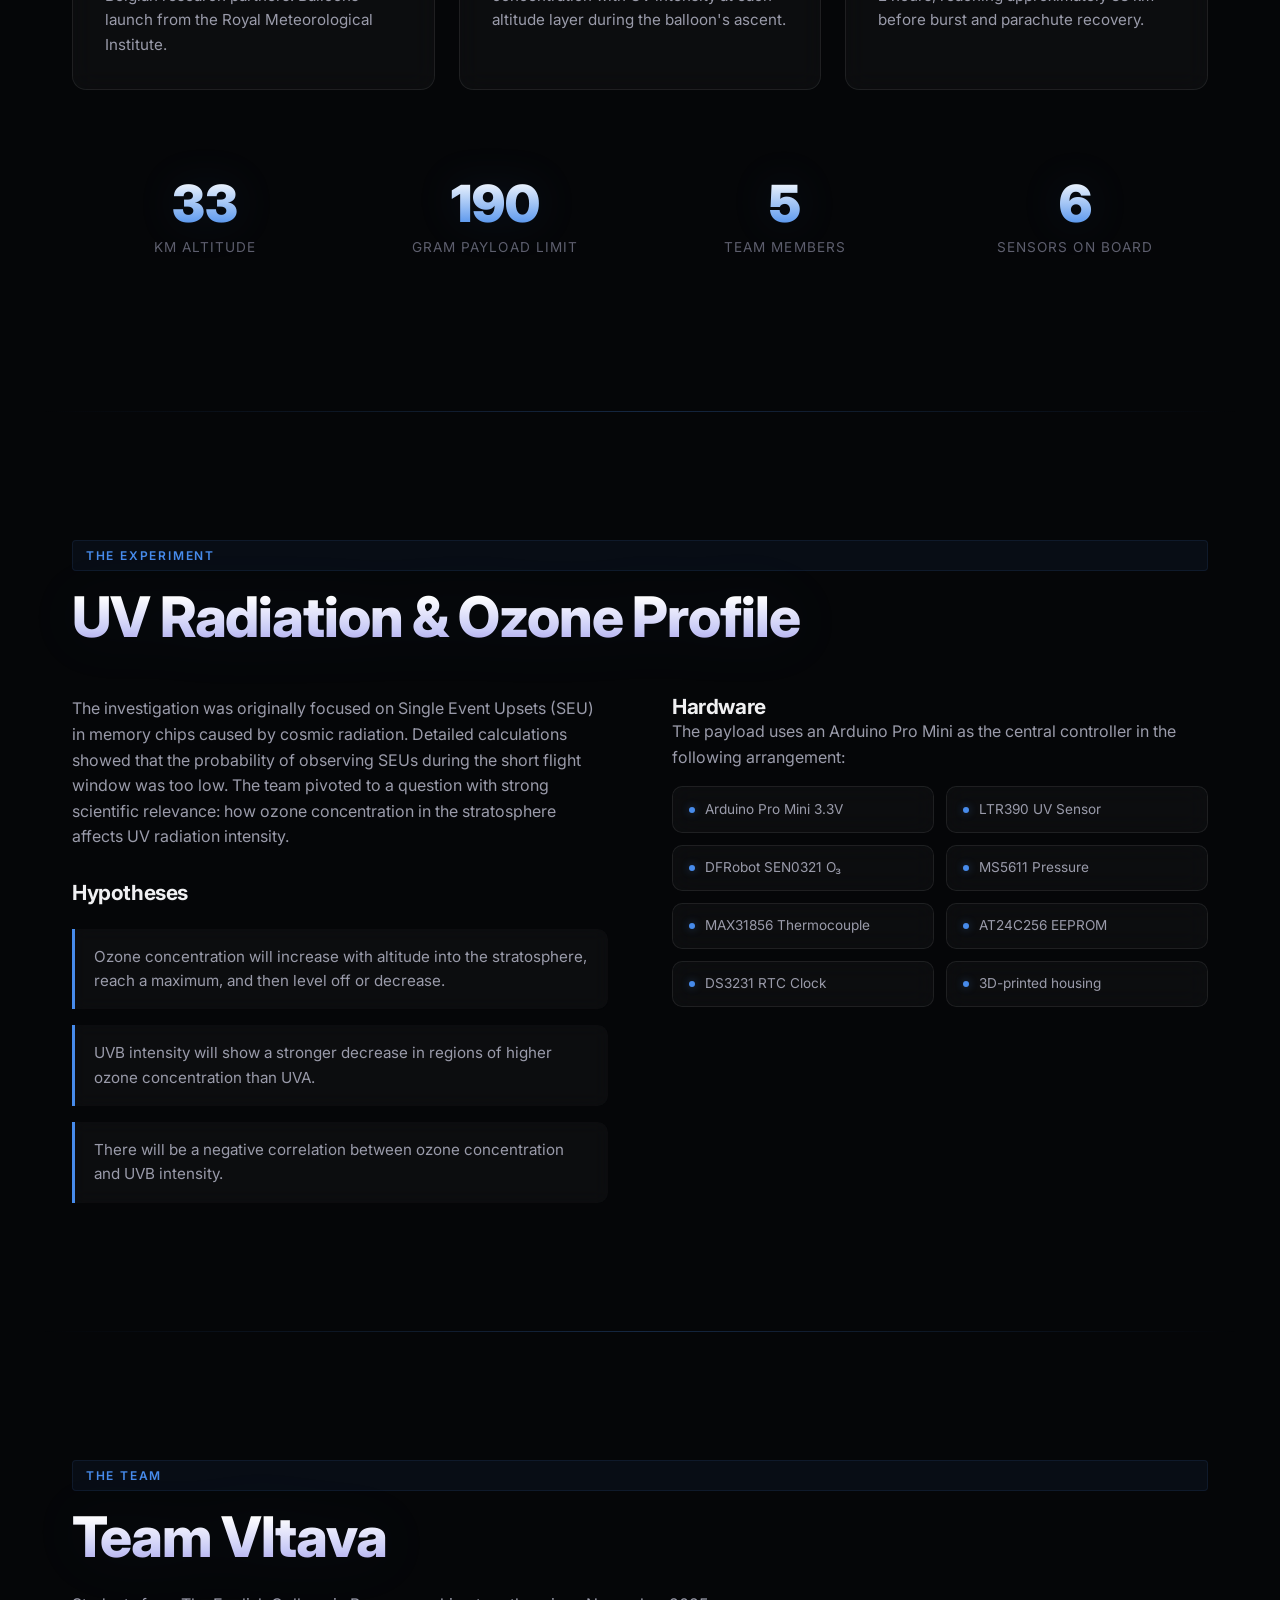
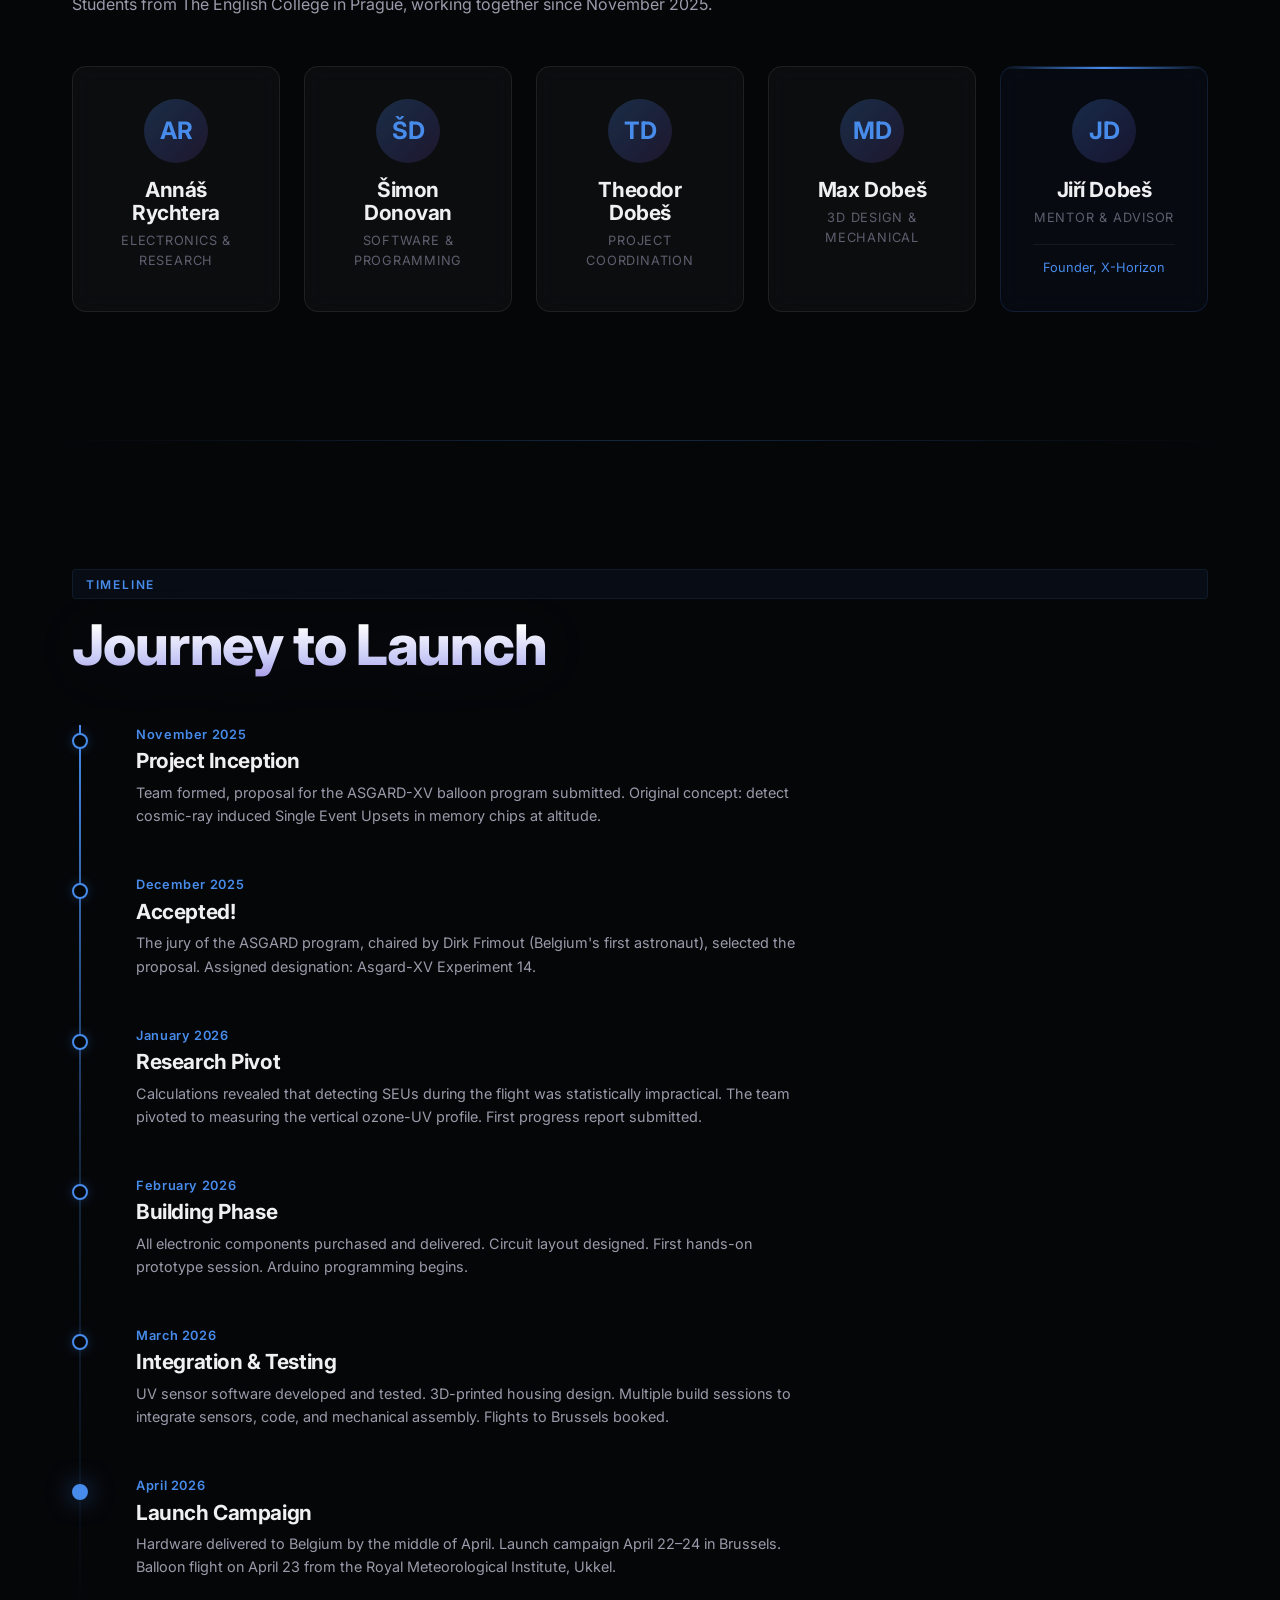
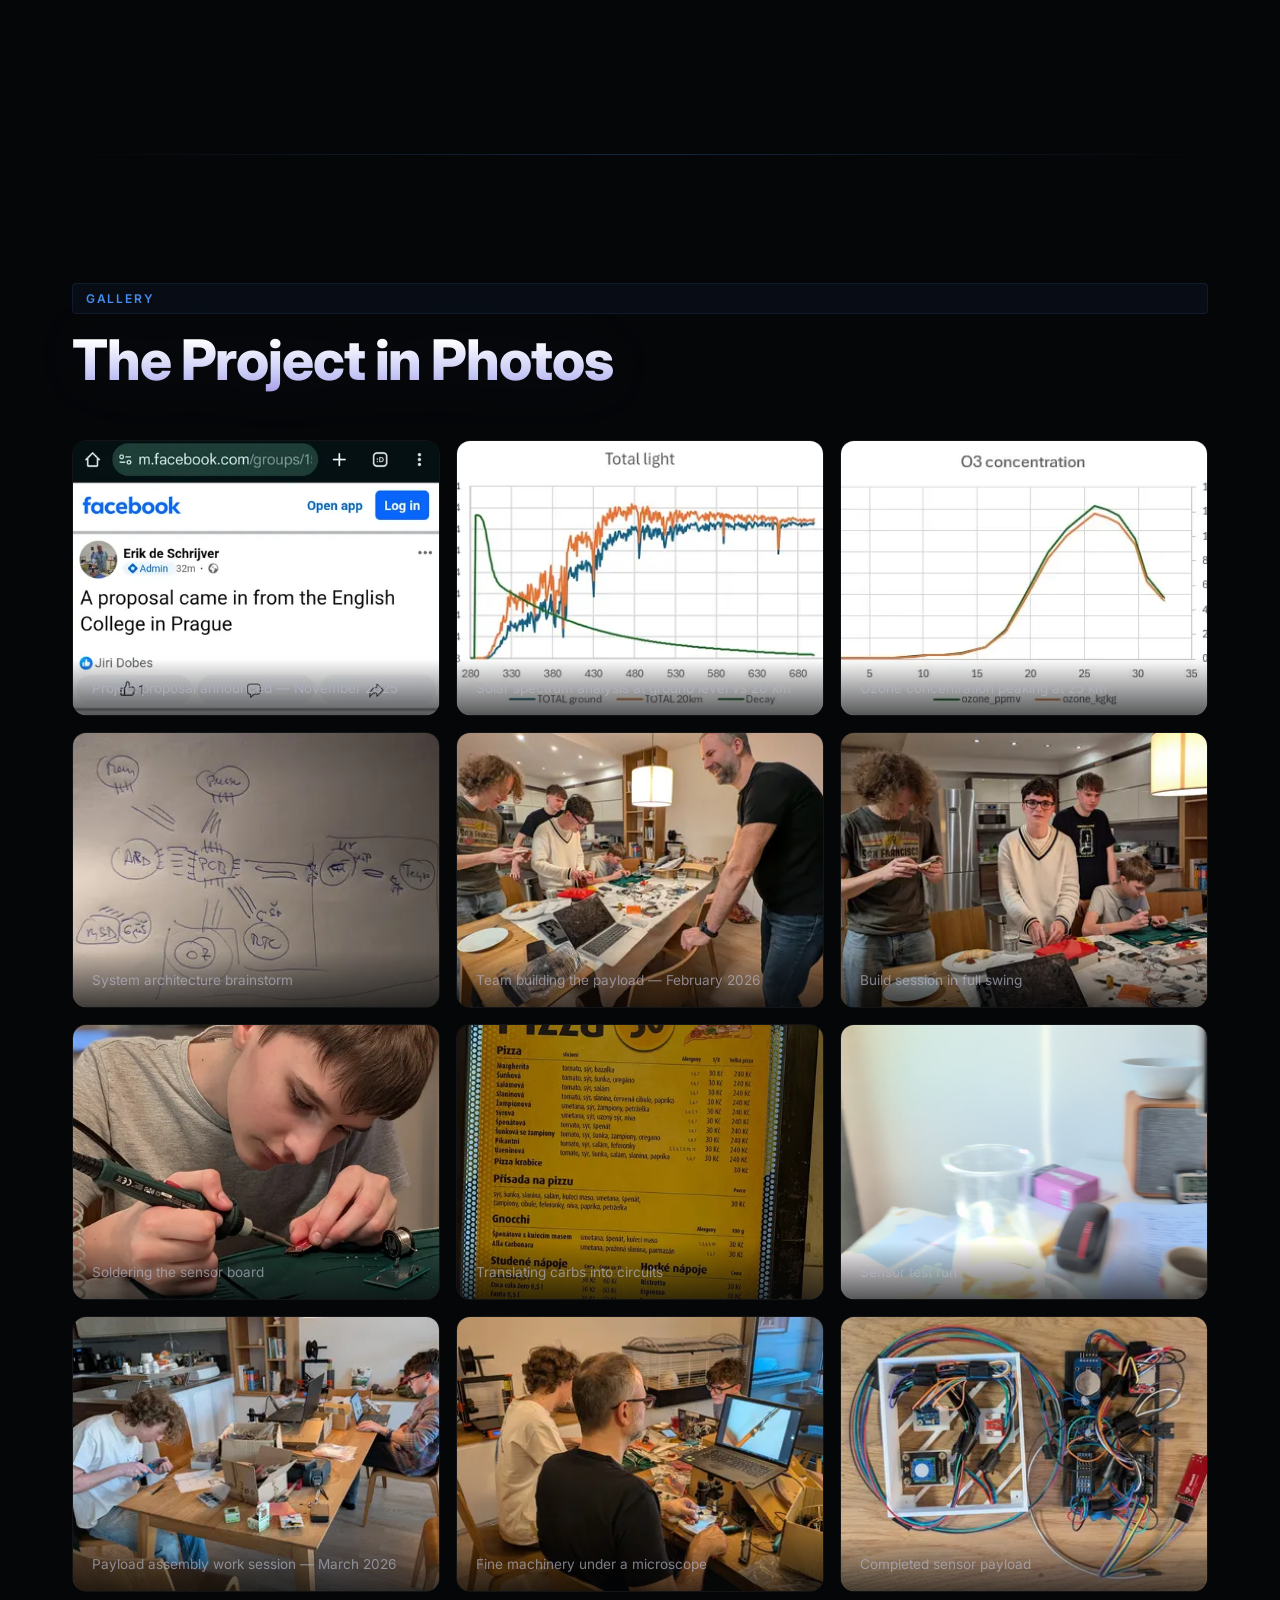
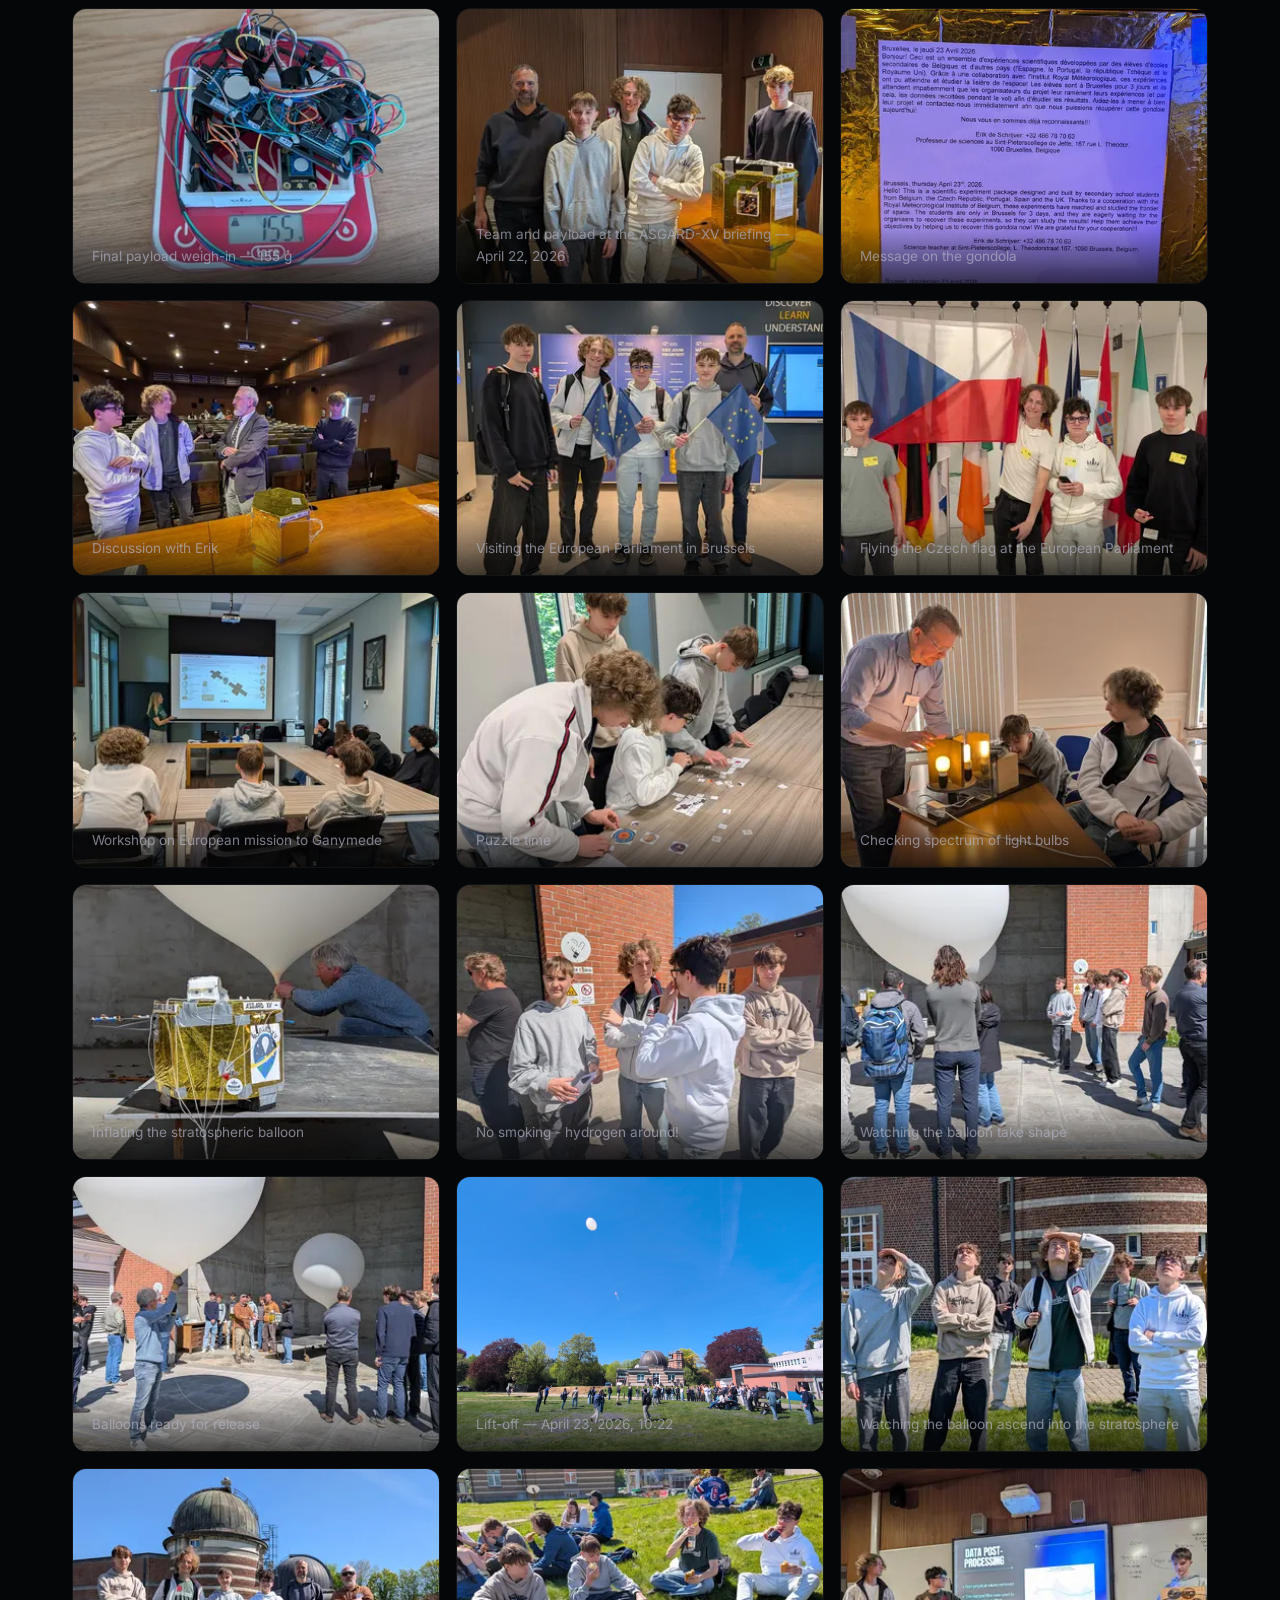
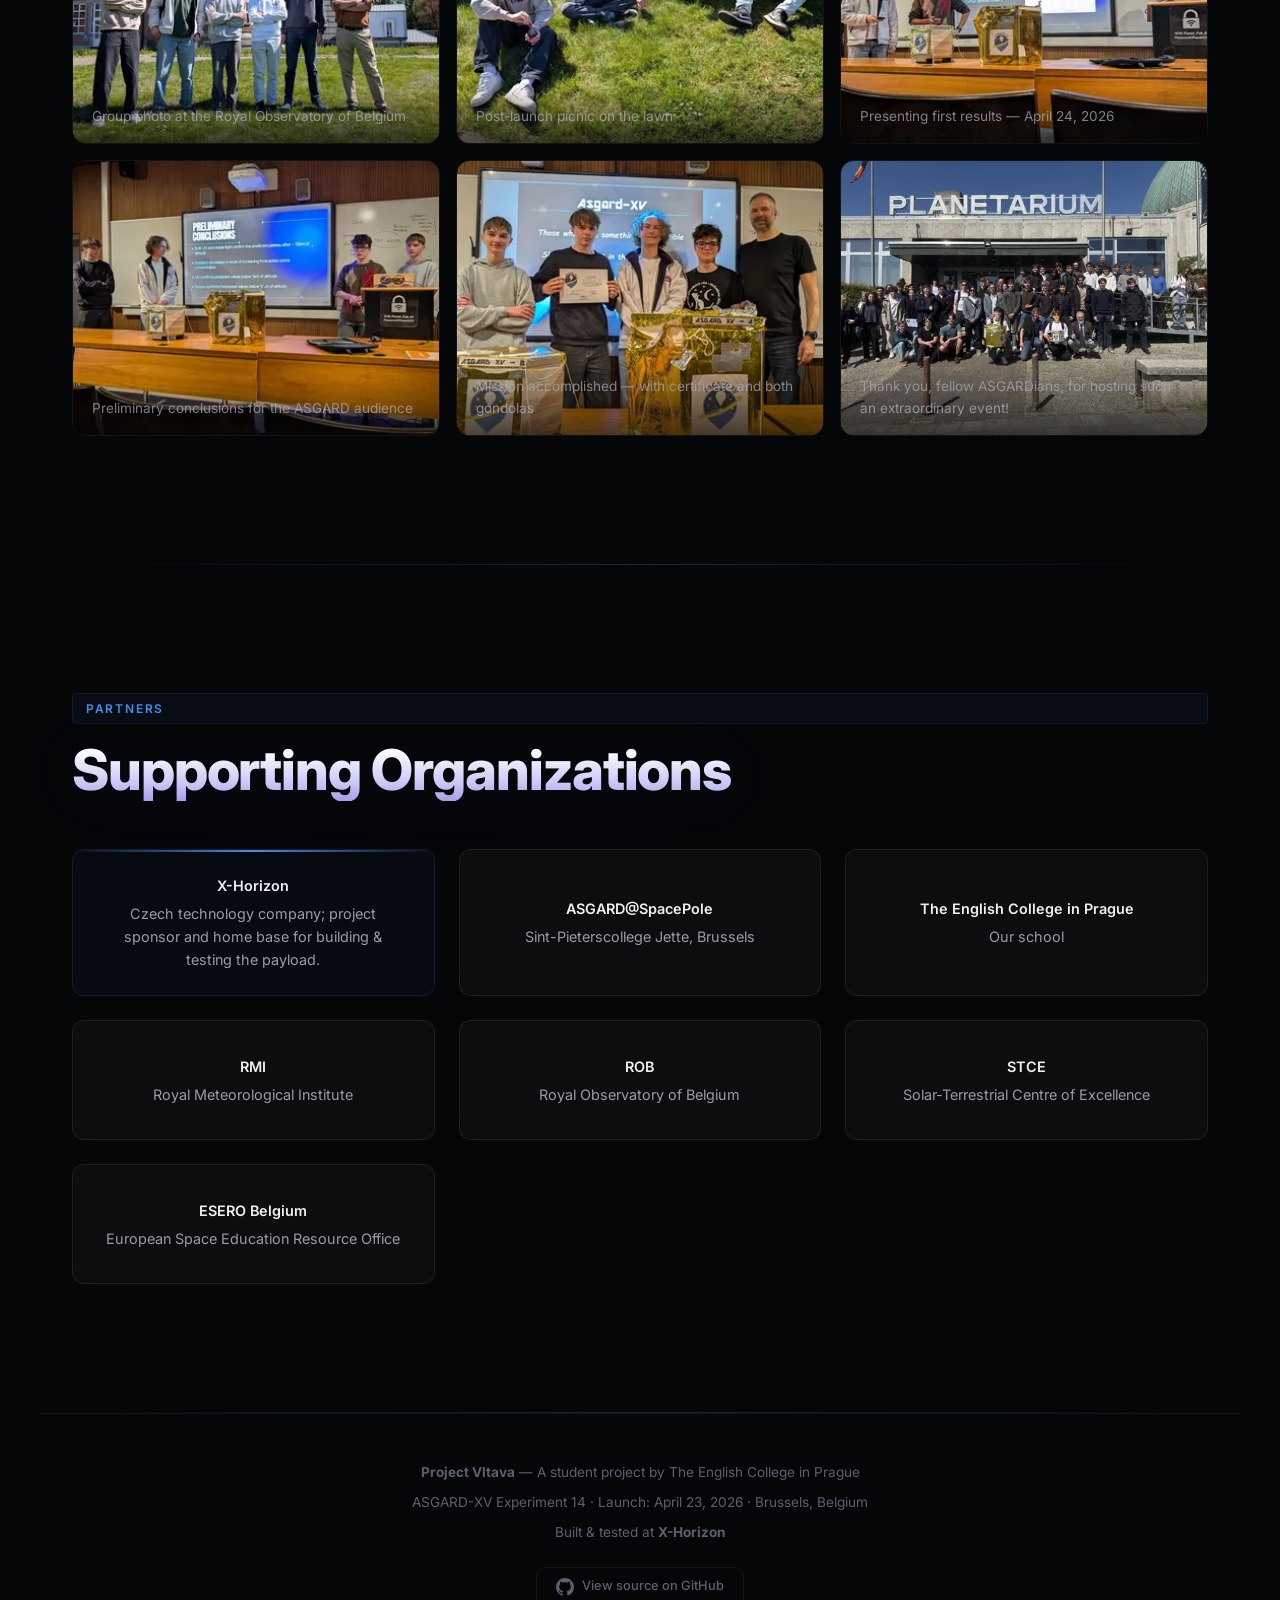
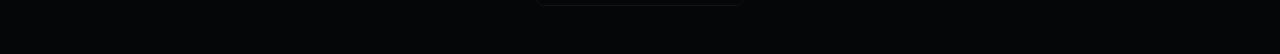
==== commit ebf9cfe9: "Optimize gallery media + fix mobile reveal animation Generate responsive image variants (480/1200/20" ====
--- a/Vltava/index.html
+++ b/Vltava/index.html
@@ -3,6 +3,7 @@
 <head>
   <meta charset="UTF-8">
   <meta name="viewport" content="width=device-width, initial-scale=1.0">
+  <script>document.documentElement.classList.add('js');</script>
   <title>Project Vltava — Stratospheric Balloon Experiment</title>
   <meta name="description" content="A student-led stratospheric balloon experiment measuring UV radiation and ozone concentration. The English College in Prague, ASGARD-XV.">
   <meta property="og:title" content="Project Vltava — Stratospheric Balloon Experiment">
@@ -312,199 +313,668 @@
     <div class="gallery-grid reveal">
       <!-- 1. Project announcement — Nov 2025 -->
       <div class="gallery-item">
-        <img src="images/IMG-20251111-WA0001.jpg" alt="Project proposal announced" loading="lazy">
+        <picture>
+          <source type="image/webp"
+            srcset="
+                    images/optimized/IMG-20251111-WA0001-480.webp 480w,
+                    images/optimized/IMG-20251111-WA0001-1200.webp 1200w,
+                    images/optimized/IMG-20251111-WA0001-2000.webp 2000w"
+            sizes="(max-width: 480px) 100vw, (max-width: 900px) 50vw, 33vw">
+          <img src="images/optimized/IMG-20251111-WA0001-1200.jpg"
+            srcset="
+                    images/optimized/IMG-20251111-WA0001-480.jpg 480w,
+                    images/optimized/IMG-20251111-WA0001-1200.jpg 1200w,
+                    images/optimized/IMG-20251111-WA0001-2000.jpg 2000w"
+            sizes="(max-width: 480px) 100vw, (max-width: 900px) 50vw, 33vw"
+            data-fullsrc="images/optimized/IMG-20251111-WA0001-2000.jpg"
+            alt="Project proposal announced" loading="lazy">
+        </picture>
         <div class="caption" data-lang-en>Project proposal announced &mdash; November 2025</div>
         <div class="caption" data-lang-cs>Ozn&#xe1;men&#xed; projektov&#xe9;ho n&#xe1;vrhu &mdash; listopad 2025</div>
       </div>
       <!-- 2. Solar spectrum analysis — Jan 2026 -->
       <div class="gallery-item">
-        <img src="images/IMG-20260117-WA0002.jpg" alt="Solar spectrum analysis" loading="lazy">
+        <picture>
+          <source type="image/webp"
+            srcset="
+                    images/optimized/IMG-20260117-WA0002-480.webp 480w,
+                    images/optimized/IMG-20260117-WA0002-1200.webp 1200w,
+                    images/optimized/IMG-20260117-WA0002-2000.webp 2000w"
+            sizes="(max-width: 480px) 100vw, (max-width: 900px) 50vw, 33vw">
+          <img src="images/optimized/IMG-20260117-WA0002-1200.jpg"
+            srcset="
+                    images/optimized/IMG-20260117-WA0002-480.jpg 480w,
+                    images/optimized/IMG-20260117-WA0002-1200.jpg 1200w,
+                    images/optimized/IMG-20260117-WA0002-2000.jpg 2000w"
+            sizes="(max-width: 480px) 100vw, (max-width: 900px) 50vw, 33vw"
+            data-fullsrc="images/optimized/IMG-20260117-WA0002-2000.jpg"
+            alt="Solar spectrum analysis" loading="lazy">
+        </picture>
         <div class="caption" data-lang-en>Solar spectrum analysis at ground level vs 20&nbsp;km</div>
         <div class="caption" data-lang-cs>Anal&#xfd;za slune&#x10d;n&#xed;ho spektra na zemi vs ve 20&nbsp;km</div>
       </div>
       <!-- 3. Ozone concentration profile — Jan 2026 -->
       <div class="gallery-item">
-        <img src="images/IMG-20260117-WA0012.jpg" alt="Ozone concentration profile" loading="lazy">
+        <picture>
+          <source type="image/webp"
+            srcset="
+                    images/optimized/IMG-20260117-WA0012-480.webp 480w,
+                    images/optimized/IMG-20260117-WA0012-1200.webp 1200w,
+                    images/optimized/IMG-20260117-WA0012-2000.webp 2000w"
+            sizes="(max-width: 480px) 100vw, (max-width: 900px) 50vw, 33vw">
+          <img src="images/optimized/IMG-20260117-WA0012-1200.jpg"
+            srcset="
+                    images/optimized/IMG-20260117-WA0012-480.jpg 480w,
+                    images/optimized/IMG-20260117-WA0012-1200.jpg 1200w,
+                    images/optimized/IMG-20260117-WA0012-2000.jpg 2000w"
+            sizes="(max-width: 480px) 100vw, (max-width: 900px) 50vw, 33vw"
+            data-fullsrc="images/optimized/IMG-20260117-WA0012-2000.jpg"
+            alt="Ozone concentration profile" loading="lazy">
+        </picture>
         <div class="caption" data-lang-en>Ozone concentration peaking at 25&nbsp;km</div>
         <div class="caption" data-lang-cs>Koncentrace oz&#xf3;nu s&nbsp;maximem ve 25&nbsp;km</div>
       </div>
       <!-- 4. System architecture brainstorm — Feb 2026 -->
       <div class="gallery-item">
-        <img src="images/IMG-20260204-WA0016.jpg" alt="System architecture sketch" loading="lazy">
+        <picture>
+          <source type="image/webp"
+            srcset="
+                    images/optimized/IMG-20260204-WA0016-480.webp 480w,
+                    images/optimized/IMG-20260204-WA0016-1200.webp 1200w,
+                    images/optimized/IMG-20260204-WA0016-2000.webp 2000w"
+            sizes="(max-width: 480px) 100vw, (max-width: 900px) 50vw, 33vw">
+          <img src="images/optimized/IMG-20260204-WA0016-1200.jpg"
+            srcset="
+                    images/optimized/IMG-20260204-WA0016-480.jpg 480w,
+                    images/optimized/IMG-20260204-WA0016-1200.jpg 1200w,
+                    images/optimized/IMG-20260204-WA0016-2000.jpg 2000w"
+            sizes="(max-width: 480px) 100vw, (max-width: 900px) 50vw, 33vw"
+            data-fullsrc="images/optimized/IMG-20260204-WA0016-2000.jpg"
+            alt="System architecture sketch" loading="lazy">
+        </picture>
         <div class="caption" data-lang-en>System architecture brainstorm</div>
         <div class="caption" data-lang-cs>N&#xe1;vrh architektury syst&#xe9;mu</div>
       </div>
       <!-- 5. Team building the payload — Feb 2026 -->
       <div class="gallery-item">
-        <img src="images/PXL_20260212_171703038.jpg" alt="Team building the payload" loading="lazy">
+        <picture>
+          <source type="image/webp"
+            srcset="
+                    images/optimized/PXL_20260212_171703038-480.webp 480w,
+                    images/optimized/PXL_20260212_171703038-1200.webp 1200w,
+                    images/optimized/PXL_20260212_171703038-2000.webp 2000w"
+            sizes="(max-width: 480px) 100vw, (max-width: 900px) 50vw, 33vw">
+          <img src="images/optimized/PXL_20260212_171703038-1200.jpg"
+            srcset="
+                    images/optimized/PXL_20260212_171703038-480.jpg 480w,
+                    images/optimized/PXL_20260212_171703038-1200.jpg 1200w,
+                    images/optimized/PXL_20260212_171703038-2000.jpg 2000w"
+            sizes="(max-width: 480px) 100vw, (max-width: 900px) 50vw, 33vw"
+            data-fullsrc="images/optimized/PXL_20260212_171703038-2000.jpg"
+            alt="Team building the payload" loading="lazy">
+        </picture>
         <div class="caption" data-lang-en>Team building the payload &mdash; February 2026</div>
         <div class="caption" data-lang-cs>T&#xfd;m p&#x159;i stavb&#x11b; za&#x159;&#xed;zen&#xed; &mdash; &#xfa;nor 2026</div>
       </div>
       <!-- 6. Build session in full swing — Feb 2026 -->
       <div class="gallery-item">
-        <img src="images/PXL_20260212_171729305.jpg" alt="Build session in full swing" loading="lazy">
+        <picture>
+          <source type="image/webp"
+            srcset="
+                    images/optimized/PXL_20260212_171729305-480.webp 480w,
+                    images/optimized/PXL_20260212_171729305-1200.webp 1200w,
+                    images/optimized/PXL_20260212_171729305-2000.webp 2000w"
+            sizes="(max-width: 480px) 100vw, (max-width: 900px) 50vw, 33vw">
+          <img src="images/optimized/PXL_20260212_171729305-1200.jpg"
+            srcset="
+                    images/optimized/PXL_20260212_171729305-480.jpg 480w,
+                    images/optimized/PXL_20260212_171729305-1200.jpg 1200w,
+                    images/optimized/PXL_20260212_171729305-2000.jpg 2000w"
+            sizes="(max-width: 480px) 100vw, (max-width: 900px) 50vw, 33vw"
+            data-fullsrc="images/optimized/PXL_20260212_171729305-2000.jpg"
+            alt="Build session in full swing" loading="lazy">
+        </picture>
         <div class="caption" data-lang-en>Build session in full swing</div>
         <div class="caption" data-lang-cs>Stavba v pln&#xe9;m proudu</div>
       </div>
       <!-- 7. Soldering the sensor board — Feb 2026 -->
       <div class="gallery-item">
-        <img src="images/PXL_20260212_185324351.PORTRAIT.jpg" alt="Soldering the sensor board" loading="lazy">
+        <picture>
+          <source type="image/webp"
+            srcset="
+                    images/optimized/PXL_20260212_185324351.PORTRAIT-480.webp 480w,
+                    images/optimized/PXL_20260212_185324351.PORTRAIT-1200.webp 1200w,
+                    images/optimized/PXL_20260212_185324351.PORTRAIT-2000.webp 2000w"
+            sizes="(max-width: 480px) 100vw, (max-width: 900px) 50vw, 33vw">
+          <img src="images/optimized/PXL_20260212_185324351.PORTRAIT-1200.jpg"
+            srcset="
+                    images/optimized/PXL_20260212_185324351.PORTRAIT-480.jpg 480w,
+                    images/optimized/PXL_20260212_185324351.PORTRAIT-1200.jpg 1200w,
+                    images/optimized/PXL_20260212_185324351.PORTRAIT-2000.jpg 2000w"
+            sizes="(max-width: 480px) 100vw, (max-width: 900px) 50vw, 33vw"
+            data-fullsrc="images/optimized/PXL_20260212_185324351.PORTRAIT-2000.jpg"
+            alt="Soldering the sensor board" loading="lazy">
+        </picture>
         <div class="caption" data-lang-en>Soldering the sensor board</div>
         <div class="caption" data-lang-cs>P&#xe1;jen&#xed; senzorov&#xe9; desky</div>
       </div>
       <!-- 8. Pizza break — Mar 2026 -->
       <div class="gallery-item">
-        <img src="images/IMG-20260312-WA0002.jpg" alt="Team pizza break" loading="lazy">
+        <picture>
+          <source type="image/webp"
+            srcset="
+                    images/optimized/IMG-20260312-WA0002-480.webp 480w,
+                    images/optimized/IMG-20260312-WA0002-1200.webp 1200w,
+                    images/optimized/IMG-20260312-WA0002-2000.webp 2000w"
+            sizes="(max-width: 480px) 100vw, (max-width: 900px) 50vw, 33vw">
+          <img src="images/optimized/IMG-20260312-WA0002-1200.jpg"
+            srcset="
+                    images/optimized/IMG-20260312-WA0002-480.jpg 480w,
+                    images/optimized/IMG-20260312-WA0002-1200.jpg 1200w,
+                    images/optimized/IMG-20260312-WA0002-2000.jpg 2000w"
+            sizes="(max-width: 480px) 100vw, (max-width: 900px) 50vw, 33vw"
+            data-fullsrc="images/optimized/IMG-20260312-WA0002-2000.jpg"
+            alt="Team pizza break" loading="lazy">
+        </picture>
         <div class="caption" data-lang-en>Translating carbs into circuits</div>
         <div class="caption" data-lang-cs>Metamorfóza sacharidů v elektrické obvody</div>
       </div>
       <!-- 9. Sensor test run video — Mar 2026 -->
       <div class="gallery-item">
-        <video src="images/PXL_20260322_085640108.mp4" autoplay muted loop playsinline></video>
+        <video src="images/optimized/PXL_20260322_085640108-720.mp4"
+               poster="images/optimized/PXL_20260322_085640108-poster.jpg"
+               autoplay muted loop playsinline preload="metadata"></video>
         <div class="caption" data-lang-en>Sensor test run</div>
         <div class="caption" data-lang-cs>Testovac&#xed; b&#x11b;h senzor&#x16f;</div>
       </div>
       <!-- 10. Payload assembly — Mar 2026 -->
       <div class="gallery-item">
-        <img src="images/PXL_20260328_160158213.jpg" alt="Payload assembly work session" loading="lazy">
+        <picture>
+          <source type="image/webp"
+            srcset="
+                    images/optimized/PXL_20260328_160158213-480.webp 480w,
+                    images/optimized/PXL_20260328_160158213-1200.webp 1200w,
+                    images/optimized/PXL_20260328_160158213-2000.webp 2000w"
+            sizes="(max-width: 480px) 100vw, (max-width: 900px) 50vw, 33vw">
+          <img src="images/optimized/PXL_20260328_160158213-1200.jpg"
+            srcset="
+                    images/optimized/PXL_20260328_160158213-480.jpg 480w,
+                    images/optimized/PXL_20260328_160158213-1200.jpg 1200w,
+                    images/optimized/PXL_20260328_160158213-2000.jpg 2000w"
+            sizes="(max-width: 480px) 100vw, (max-width: 900px) 50vw, 33vw"
+            data-fullsrc="images/optimized/PXL_20260328_160158213-2000.jpg"
+            alt="Payload assembly work session" loading="lazy">
+        </picture>
         <div class="caption" data-lang-en>Payload assembly work session &mdash; March 2026</div>
         <div class="caption" data-lang-cs>Mont&#xe1;&#x17e; za&#x159;&#xed;zen&#xed; &mdash; b&#x159;ezen 2026</div>
       </div>
       <!-- 11. Reviewing payload with mentor — Mar 2026 -->
       <div class="gallery-item">
-        <img src="images/PXL_20260328_170125324.jpg" alt="Reviewing the payload with mentor" loading="lazy">
+        <picture>
+          <source type="image/webp"
+            srcset="
+                    images/optimized/PXL_20260328_170125324-480.webp 480w,
+                    images/optimized/PXL_20260328_170125324-1200.webp 1200w,
+                    images/optimized/PXL_20260328_170125324-2000.webp 2000w"
+            sizes="(max-width: 480px) 100vw, (max-width: 900px) 50vw, 33vw">
+          <img src="images/optimized/PXL_20260328_170125324-1200.jpg"
+            srcset="
+                    images/optimized/PXL_20260328_170125324-480.jpg 480w,
+                    images/optimized/PXL_20260328_170125324-1200.jpg 1200w,
+                    images/optimized/PXL_20260328_170125324-2000.jpg 2000w"
+            sizes="(max-width: 480px) 100vw, (max-width: 900px) 50vw, 33vw"
+            data-fullsrc="images/optimized/PXL_20260328_170125324-2000.jpg"
+            alt="Reviewing the payload with mentor" loading="lazy">
+        </picture>
         <div class="caption" data-lang-en>Fine machinery under a microscope</div>
         <div class="caption" data-lang-cs>Ohýbání jemných detailů pod mikroskopem</div>
       </div>
       <!-- 12. Completed sensor payload — Apr 2026 -->
       <div class="gallery-item">
-        <img src="images/PXL_20260407_172235362.jpg" alt="Completed sensor payload" loading="lazy">
+        <picture>
+          <source type="image/webp"
+            srcset="
+                    images/optimized/PXL_20260407_172235362-480.webp 480w,
+                    images/optimized/PXL_20260407_172235362-1200.webp 1200w,
+                    images/optimized/PXL_20260407_172235362-2000.webp 2000w"
+            sizes="(max-width: 480px) 100vw, (max-width: 900px) 50vw, 33vw">
+          <img src="images/optimized/PXL_20260407_172235362-1200.jpg"
+            srcset="
+                    images/optimized/PXL_20260407_172235362-480.jpg 480w,
+                    images/optimized/PXL_20260407_172235362-1200.jpg 1200w,
+                    images/optimized/PXL_20260407_172235362-2000.jpg 2000w"
+            sizes="(max-width: 480px) 100vw, (max-width: 900px) 50vw, 33vw"
+            data-fullsrc="images/optimized/PXL_20260407_172235362-2000.jpg"
+            alt="Completed sensor payload" loading="lazy">
+        </picture>
         <div class="caption" data-lang-en>Completed sensor payload</div>
         <div class="caption" data-lang-cs>Dokon&#x10d;en&#xe9; senzorov&#xe9; za&#x159;&#xed;zen&#xed;</div>
       </div>
       <!-- 13. Final weigh-in — Apr 2026 -->
       <div class="gallery-item">
-        <img src="images/PXL_20260409_114504901.jpg" alt="Final payload weigh-in" loading="lazy">
+        <picture>
+          <source type="image/webp"
+            srcset="
+                    images/optimized/PXL_20260409_114504901-480.webp 480w,
+                    images/optimized/PXL_20260409_114504901-1200.webp 1200w,
+                    images/optimized/PXL_20260409_114504901-2000.webp 2000w"
+            sizes="(max-width: 480px) 100vw, (max-width: 900px) 50vw, 33vw">
+          <img src="images/optimized/PXL_20260409_114504901-1200.jpg"
+            srcset="
+                    images/optimized/PXL_20260409_114504901-480.jpg 480w,
+                    images/optimized/PXL_20260409_114504901-1200.jpg 1200w,
+                    images/optimized/PXL_20260409_114504901-2000.jpg 2000w"
+            sizes="(max-width: 480px) 100vw, (max-width: 900px) 50vw, 33vw"
+            data-fullsrc="images/optimized/PXL_20260409_114504901-2000.jpg"
+            alt="Final payload weigh-in" loading="lazy">
+        </picture>
         <div class="caption" data-lang-en>Final payload weigh-in &mdash; 155&nbsp;g</div>
         <div class="caption" data-lang-cs>Z&#xe1;v&#x11b;re&#x10d;n&#xe9; v&#xe1;&#x17e;en&#xed; &mdash; 155&nbsp;g</div>
       </div>
       <!-- 14. ASGARD-XV briefing, team and payload — Apr 22, 2026 -->
       <div class="gallery-item">
-        <img src="images/PXL_20260422_094528049.jpg" alt="Team and payload at the ASGARD-XV briefing" loading="lazy">
+        <picture>
+          <source type="image/webp"
+            srcset="
+                    images/optimized/PXL_20260422_094528049-480.webp 480w,
+                    images/optimized/PXL_20260422_094528049-1200.webp 1200w,
+                    images/optimized/PXL_20260422_094528049-2000.webp 2000w"
+            sizes="(max-width: 480px) 100vw, (max-width: 900px) 50vw, 33vw">
+          <img src="images/optimized/PXL_20260422_094528049-1200.jpg"
+            srcset="
+                    images/optimized/PXL_20260422_094528049-480.jpg 480w,
+                    images/optimized/PXL_20260422_094528049-1200.jpg 1200w,
+                    images/optimized/PXL_20260422_094528049-2000.jpg 2000w"
+            sizes="(max-width: 480px) 100vw, (max-width: 900px) 50vw, 33vw"
+            data-fullsrc="images/optimized/PXL_20260422_094528049-2000.jpg"
+            alt="Team and payload at the ASGARD-XV briefing" loading="lazy">
+        </picture>
         <div class="caption" data-lang-en>Team and payload at the ASGARD-XV briefing &mdash; April 22, 2026</div>
         <div class="caption" data-lang-cs>T&#xfd;m a za&#x159;&#xed;zen&#xed; na briefingu ASGARD-XV &mdash; 22.&nbsp;dubna 2026</div>
       </div>
       <!-- 15. Message on the gondola — Apr 22, 2026 -->
       <div class="gallery-item">
-        <img src="images/PXL_20260422_094657793.jpg" alt="Message on the gondola" loading="lazy">
+        <picture>
+          <source type="image/webp"
+            srcset="
+                    images/optimized/PXL_20260422_094657793-480.webp 480w,
+                    images/optimized/PXL_20260422_094657793-1200.webp 1200w,
+                    images/optimized/PXL_20260422_094657793-2000.webp 2000w"
+            sizes="(max-width: 480px) 100vw, (max-width: 900px) 50vw, 33vw">
+          <img src="images/optimized/PXL_20260422_094657793-1200.jpg"
+            srcset="
+                    images/optimized/PXL_20260422_094657793-480.jpg 480w,
+                    images/optimized/PXL_20260422_094657793-1200.jpg 1200w,
+                    images/optimized/PXL_20260422_094657793-2000.jpg 2000w"
+            sizes="(max-width: 480px) 100vw, (max-width: 900px) 50vw, 33vw"
+            data-fullsrc="images/optimized/PXL_20260422_094657793-2000.jpg"
+            alt="Message on the gondola" loading="lazy">
+        </picture>
         <div class="caption" data-lang-en>Message on the gondola</div>
         <div class="caption" data-lang-cs>Vzkaz na gondole</div>
       </div>
       <!-- 16. Discussion with Erik — Apr 22, 2026 -->
       <div class="gallery-item">
-        <img src="images/PXL_20260422_094854653.jpg" alt="Discussion with Erik" loading="lazy">
+        <picture>
+          <source type="image/webp"
+            srcset="
+                    images/optimized/PXL_20260422_094854653-480.webp 480w,
+                    images/optimized/PXL_20260422_094854653-1200.webp 1200w,
+                    images/optimized/PXL_20260422_094854653-2000.webp 2000w"
+            sizes="(max-width: 480px) 100vw, (max-width: 900px) 50vw, 33vw">
+          <img src="images/optimized/PXL_20260422_094854653-1200.jpg"
+            srcset="
+                    images/optimized/PXL_20260422_094854653-480.jpg 480w,
+                    images/optimized/PXL_20260422_094854653-1200.jpg 1200w,
+                    images/optimized/PXL_20260422_094854653-2000.jpg 2000w"
+            sizes="(max-width: 480px) 100vw, (max-width: 900px) 50vw, 33vw"
+            data-fullsrc="images/optimized/PXL_20260422_094854653-2000.jpg"
+            alt="Discussion with Erik" loading="lazy">
+        </picture>
         <div class="caption" data-lang-en>Discussion with Erik</div>
         <div class="caption" data-lang-cs>Diskuze s&nbsp;Erikem</div>
       </div>
       <!-- 17. European Parliament visit — Apr 22, 2026 -->
       <div class="gallery-item">
-        <img src="images/PXL_20260422_123044559.jpg" alt="Visiting the European Parliament in Brussels" loading="lazy">
+        <picture>
+          <source type="image/webp"
+            srcset="
+                    images/optimized/PXL_20260422_123044559-480.webp 480w,
+                    images/optimized/PXL_20260422_123044559-1200.webp 1200w,
+                    images/optimized/PXL_20260422_123044559-2000.webp 2000w"
+            sizes="(max-width: 480px) 100vw, (max-width: 900px) 50vw, 33vw">
+          <img src="images/optimized/PXL_20260422_123044559-1200.jpg"
+            srcset="
+                    images/optimized/PXL_20260422_123044559-480.jpg 480w,
+                    images/optimized/PXL_20260422_123044559-1200.jpg 1200w,
+                    images/optimized/PXL_20260422_123044559-2000.jpg 2000w"
+            sizes="(max-width: 480px) 100vw, (max-width: 900px) 50vw, 33vw"
+            data-fullsrc="images/optimized/PXL_20260422_123044559-2000.jpg"
+            alt="Visiting the European Parliament in Brussels" loading="lazy">
+        </picture>
         <div class="caption" data-lang-en>Visiting the European Parliament in Brussels</div>
         <div class="caption" data-lang-cs>N&#xe1;v&#x161;t&#x11b;va Evropsk&#xe9;ho parlamentu v&nbsp;Bruselu</div>
       </div>
       <!-- 18. Czech flag at the European Parliament — Apr 22, 2026 -->
       <div class="gallery-item">
-        <img src="images/PXL_20260422_124819099.jpg" alt="Flying the Czech flag at the European Parliament" loading="lazy">
+        <picture>
+          <source type="image/webp"
+            srcset="
+                    images/optimized/PXL_20260422_124819099-480.webp 480w,
+                    images/optimized/PXL_20260422_124819099-1200.webp 1200w,
+                    images/optimized/PXL_20260422_124819099-2000.webp 2000w"
+            sizes="(max-width: 480px) 100vw, (max-width: 900px) 50vw, 33vw">
+          <img src="images/optimized/PXL_20260422_124819099-1200.jpg"
+            srcset="
+                    images/optimized/PXL_20260422_124819099-480.jpg 480w,
+                    images/optimized/PXL_20260422_124819099-1200.jpg 1200w,
+                    images/optimized/PXL_20260422_124819099-2000.jpg 2000w"
+            sizes="(max-width: 480px) 100vw, (max-width: 900px) 50vw, 33vw"
+            data-fullsrc="images/optimized/PXL_20260422_124819099-2000.jpg"
+            alt="Flying the Czech flag at the European Parliament" loading="lazy">
+        </picture>
         <div class="caption" data-lang-en>Flying the Czech flag at the European Parliament</div>
         <div class="caption" data-lang-cs>S&nbsp;&#x10d;eskou vlajkou v&nbsp;Evropsk&#xe9;m parlamentu</div>
       </div>
       <!-- 19. Workshop on European mission to Ganymede — Apr 23, 2026 -->
       <div class="gallery-item">
-        <img src="images/PXL_20260423_083731785.jpg" alt="Workshop on European mission to Ganymede" loading="lazy">
+        <picture>
+          <source type="image/webp"
+            srcset="
+                    images/optimized/PXL_20260423_083731785-480.webp 480w,
+                    images/optimized/PXL_20260423_083731785-1200.webp 1200w,
+                    images/optimized/PXL_20260423_083731785-2000.webp 2000w"
+            sizes="(max-width: 480px) 100vw, (max-width: 900px) 50vw, 33vw">
+          <img src="images/optimized/PXL_20260423_083731785-1200.jpg"
+            srcset="
+                    images/optimized/PXL_20260423_083731785-480.jpg 480w,
+                    images/optimized/PXL_20260423_083731785-1200.jpg 1200w,
+                    images/optimized/PXL_20260423_083731785-2000.jpg 2000w"
+            sizes="(max-width: 480px) 100vw, (max-width: 900px) 50vw, 33vw"
+            data-fullsrc="images/optimized/PXL_20260423_083731785-2000.jpg"
+            alt="Workshop on European mission to Ganymede" loading="lazy">
+        </picture>
         <div class="caption" data-lang-en>Workshop on European mission to Ganymede</div>
         <div class="caption" data-lang-cs>Workshop o&nbsp;evropsk&#xe9; misi na Ganymed</div>
       </div>
       <!-- 20. Puzzle time — Apr 23, 2026 -->
       <div class="gallery-item">
-        <img src="images/PXL_20260423_084741257.jpg" alt="Puzzle time" loading="lazy">
+        <picture>
+          <source type="image/webp"
+            srcset="
+                    images/optimized/PXL_20260423_084741257-480.webp 480w,
+                    images/optimized/PXL_20260423_084741257-1200.webp 1200w,
+                    images/optimized/PXL_20260423_084741257-2000.webp 2000w"
+            sizes="(max-width: 480px) 100vw, (max-width: 900px) 50vw, 33vw">
+          <img src="images/optimized/PXL_20260423_084741257-1200.jpg"
+            srcset="
+                    images/optimized/PXL_20260423_084741257-480.jpg 480w,
+                    images/optimized/PXL_20260423_084741257-1200.jpg 1200w,
+                    images/optimized/PXL_20260423_084741257-2000.jpg 2000w"
+            sizes="(max-width: 480px) 100vw, (max-width: 900px) 50vw, 33vw"
+            data-fullsrc="images/optimized/PXL_20260423_084741257-2000.jpg"
+            alt="Puzzle time" loading="lazy">
+        </picture>
         <div class="caption" data-lang-en>Puzzle time</div>
         <div class="caption" data-lang-cs>Skl&#xe1;d&#xe1;n&#xed; puzzle</div>
       </div>
       <!-- 21. Checking spectrum of light bulbs — Apr 23, 2026 -->
       <div class="gallery-item">
-        <img src="images/PXL_20260423_092240499.jpg" alt="Checking spectrum of light bulbs" loading="lazy">
+        <picture>
+          <source type="image/webp"
+            srcset="
+                    images/optimized/PXL_20260423_092240499-480.webp 480w,
+                    images/optimized/PXL_20260423_092240499-1200.webp 1200w,
+                    images/optimized/PXL_20260423_092240499-2000.webp 2000w"
+            sizes="(max-width: 480px) 100vw, (max-width: 900px) 50vw, 33vw">
+          <img src="images/optimized/PXL_20260423_092240499-1200.jpg"
+            srcset="
+                    images/optimized/PXL_20260423_092240499-480.jpg 480w,
+                    images/optimized/PXL_20260423_092240499-1200.jpg 1200w,
+                    images/optimized/PXL_20260423_092240499-2000.jpg 2000w"
+            sizes="(max-width: 480px) 100vw, (max-width: 900px) 50vw, 33vw"
+            data-fullsrc="images/optimized/PXL_20260423_092240499-2000.jpg"
+            alt="Checking spectrum of light bulbs" loading="lazy">
+        </picture>
         <div class="caption" data-lang-en>Checking spectrum of light bulbs</div>
         <div class="caption" data-lang-cs>Pozorov&#xe1;n&#xed; spektra &#x17e;&#xe1;rovek</div>
       </div>
       <!-- 22. Inflating the stratospheric balloon — Apr 23, 2026 -->
       <div class="gallery-item">
-        <img src="images/PXL_20260423_100951231.jpg" alt="Inflating the stratospheric balloon" loading="lazy">
+        <picture>
+          <source type="image/webp"
+            srcset="
+                    images/optimized/PXL_20260423_100951231-480.webp 480w,
+                    images/optimized/PXL_20260423_100951231-1200.webp 1200w,
+                    images/optimized/PXL_20260423_100951231-2000.webp 2000w"
+            sizes="(max-width: 480px) 100vw, (max-width: 900px) 50vw, 33vw">
+          <img src="images/optimized/PXL_20260423_100951231-1200.jpg"
+            srcset="
+                    images/optimized/PXL_20260423_100951231-480.jpg 480w,
+                    images/optimized/PXL_20260423_100951231-1200.jpg 1200w,
+                    images/optimized/PXL_20260423_100951231-2000.jpg 2000w"
+            sizes="(max-width: 480px) 100vw, (max-width: 900px) 50vw, 33vw"
+            data-fullsrc="images/optimized/PXL_20260423_100951231-2000.jpg"
+            alt="Inflating the stratospheric balloon" loading="lazy">
+        </picture>
         <div class="caption" data-lang-en>Inflating the stratospheric balloon</div>
         <div class="caption" data-lang-cs>Pln&#x11b;n&#xed; stratosf&#xe9;rick&#xe9;ho bal&#xf3;nu</div>
       </div>
       <!-- 23. No smoking - hydrogen around! — Apr 23, 2026 -->
       <div class="gallery-item">
-        <img src="images/PXL_20260423_101420475.jpg" alt="No smoking - hydrogen around!" loading="lazy">
+        <picture>
+          <source type="image/webp"
+            srcset="
+                    images/optimized/PXL_20260423_101420475-480.webp 480w,
+                    images/optimized/PXL_20260423_101420475-1200.webp 1200w,
+                    images/optimized/PXL_20260423_101420475-2000.webp 2000w"
+            sizes="(max-width: 480px) 100vw, (max-width: 900px) 50vw, 33vw">
+          <img src="images/optimized/PXL_20260423_101420475-1200.jpg"
+            srcset="
+                    images/optimized/PXL_20260423_101420475-480.jpg 480w,
+                    images/optimized/PXL_20260423_101420475-1200.jpg 1200w,
+                    images/optimized/PXL_20260423_101420475-2000.jpg 2000w"
+            sizes="(max-width: 480px) 100vw, (max-width: 900px) 50vw, 33vw"
+            data-fullsrc="images/optimized/PXL_20260423_101420475-2000.jpg"
+            alt="No smoking - hydrogen around!" loading="lazy">
+        </picture>
         <div class="caption" data-lang-en>No smoking - hydrogen around!</div>
         <div class="caption" data-lang-cs>Z&#xe1;kaz kou&#x159;en&#xed; - kolem je vod&#xed;k!</div>
       </div>
       <!-- 24. Watching the balloon take shape — Apr 23, 2026 -->
       <div class="gallery-item">
-        <img src="images/PXL_20260423_101559283.jpg" alt="Watching the balloon take shape" loading="lazy">
+        <picture>
+          <source type="image/webp"
+            srcset="
+                    images/optimized/PXL_20260423_101559283-480.webp 480w,
+                    images/optimized/PXL_20260423_101559283-1200.webp 1200w,
+                    images/optimized/PXL_20260423_101559283-2000.webp 2000w"
+            sizes="(max-width: 480px) 100vw, (max-width: 900px) 50vw, 33vw">
+          <img src="images/optimized/PXL_20260423_101559283-1200.jpg"
+            srcset="
+                    images/optimized/PXL_20260423_101559283-480.jpg 480w,
+                    images/optimized/PXL_20260423_101559283-1200.jpg 1200w,
+                    images/optimized/PXL_20260423_101559283-2000.jpg 2000w"
+            sizes="(max-width: 480px) 100vw, (max-width: 900px) 50vw, 33vw"
+            data-fullsrc="images/optimized/PXL_20260423_101559283-2000.jpg"
+            alt="Watching the balloon take shape" loading="lazy">
+        </picture>
         <div class="caption" data-lang-en>Watching the balloon take shape</div>
         <div class="caption" data-lang-cs>Pozorov&#xe1;n&#xed; nafukuj&#xed;c&#xed;ho se bal&#xf3;nu</div>
       </div>
       <!-- 25. Balloons ready for release — Apr 23, 2026 -->
       <div class="gallery-item">
-        <img src="images/PXL_20260423_101854007.jpg" alt="Balloons ready for release" loading="lazy">
+        <picture>
+          <source type="image/webp"
+            srcset="
+                    images/optimized/PXL_20260423_101854007-480.webp 480w,
+                    images/optimized/PXL_20260423_101854007-1200.webp 1200w,
+                    images/optimized/PXL_20260423_101854007-2000.webp 2000w"
+            sizes="(max-width: 480px) 100vw, (max-width: 900px) 50vw, 33vw">
+          <img src="images/optimized/PXL_20260423_101854007-1200.jpg"
+            srcset="
+                    images/optimized/PXL_20260423_101854007-480.jpg 480w,
+                    images/optimized/PXL_20260423_101854007-1200.jpg 1200w,
+                    images/optimized/PXL_20260423_101854007-2000.jpg 2000w"
+            sizes="(max-width: 480px) 100vw, (max-width: 900px) 50vw, 33vw"
+            data-fullsrc="images/optimized/PXL_20260423_101854007-2000.jpg"
+            alt="Balloons ready for release" loading="lazy">
+        </picture>
         <div class="caption" data-lang-en>Balloons ready for release</div>
         <div class="caption" data-lang-cs>Bal&#xf3;ny p&#x159;ipraveny ke startu</div>
       </div>
       <!-- 26. Lift-off video — Apr 23, 2026 -->
       <div class="gallery-item">
-        <video src="images/PXL_20260423_102222185.mp4" autoplay muted loop playsinline></video>
+        <video src="images/optimized/PXL_20260423_102222185-720.mp4"
+               poster="images/optimized/PXL_20260423_102222185-poster.jpg"
+               autoplay muted loop playsinline preload="metadata"></video>
         <div class="caption" data-lang-en>Lift-off &mdash; April 23, 2026, 10:22</div>
         <div class="caption" data-lang-cs>Start &mdash; 23.&nbsp;dubna 2026, 10:22</div>
       </div>
       <!-- 27. Watching the balloon ascend — Apr 23, 2026 -->
       <div class="gallery-item">
-        <img src="images/PXL_20260423_103037379.jpg" alt="Watching the balloon ascend into the stratosphere" loading="lazy">
+        <picture>
+          <source type="image/webp"
+            srcset="
+                    images/optimized/PXL_20260423_103037379-480.webp 480w,
+                    images/optimized/PXL_20260423_103037379-1200.webp 1200w,
+                    images/optimized/PXL_20260423_103037379-2000.webp 2000w"
+            sizes="(max-width: 480px) 100vw, (max-width: 900px) 50vw, 33vw">
+          <img src="images/optimized/PXL_20260423_103037379-1200.jpg"
+            srcset="
+                    images/optimized/PXL_20260423_103037379-480.jpg 480w,
+                    images/optimized/PXL_20260423_103037379-1200.jpg 1200w,
+                    images/optimized/PXL_20260423_103037379-2000.jpg 2000w"
+            sizes="(max-width: 480px) 100vw, (max-width: 900px) 50vw, 33vw"
+            data-fullsrc="images/optimized/PXL_20260423_103037379-2000.jpg"
+            alt="Watching the balloon ascend into the stratosphere" loading="lazy">
+        </picture>
         <div class="caption" data-lang-en>Watching the balloon ascend into the stratosphere</div>
         <div class="caption" data-lang-cs>Sledov&#xe1;n&#xed; bal&#xf3;nu stoupaj&#xed;c&#xed;ho do stratosf&#xe9;ry</div>
       </div>
       <!-- 28. Group photo at the Royal Observatory — Apr 23, 2026 -->
       <div class="gallery-item">
-        <img src="images/PXL_20260423_103509479.jpg" alt="Group photo at the Royal Observatory of Belgium" loading="lazy">
+        <picture>
+          <source type="image/webp"
+            srcset="
+                    images/optimized/PXL_20260423_103509479-480.webp 480w,
+                    images/optimized/PXL_20260423_103509479-1200.webp 1200w,
+                    images/optimized/PXL_20260423_103509479-2000.webp 2000w"
+            sizes="(max-width: 480px) 100vw, (max-width: 900px) 50vw, 33vw">
+          <img src="images/optimized/PXL_20260423_103509479-1200.jpg"
+            srcset="
+                    images/optimized/PXL_20260423_103509479-480.jpg 480w,
+                    images/optimized/PXL_20260423_103509479-1200.jpg 1200w,
+                    images/optimized/PXL_20260423_103509479-2000.jpg 2000w"
+            sizes="(max-width: 480px) 100vw, (max-width: 900px) 50vw, 33vw"
+            data-fullsrc="images/optimized/PXL_20260423_103509479-2000.jpg"
+            alt="Group photo at the Royal Observatory of Belgium" loading="lazy">
+        </picture>
         <div class="caption" data-lang-en>Group photo at the Royal Observatory of Belgium</div>
         <div class="caption" data-lang-cs>Spole&#x10d;n&#xe9; foto u&nbsp;Kr&#xe1;lovsk&#xe9; hv&#x11b;zd&#xe1;rny Belgie</div>
       </div>
       <!-- 29. Post-launch picnic — Apr 23, 2026 -->
       <div class="gallery-item">
-        <img src="images/PXL_20260423_104203742.jpg" alt="Post-launch picnic on the lawn" loading="lazy">
+        <picture>
+          <source type="image/webp"
+            srcset="
+                    images/optimized/PXL_20260423_104203742-480.webp 480w,
+                    images/optimized/PXL_20260423_104203742-1200.webp 1200w,
+                    images/optimized/PXL_20260423_104203742-2000.webp 2000w"
+            sizes="(max-width: 480px) 100vw, (max-width: 900px) 50vw, 33vw">
+          <img src="images/optimized/PXL_20260423_104203742-1200.jpg"
+            srcset="
+                    images/optimized/PXL_20260423_104203742-480.jpg 480w,
+                    images/optimized/PXL_20260423_104203742-1200.jpg 1200w,
+                    images/optimized/PXL_20260423_104203742-2000.jpg 2000w"
+            sizes="(max-width: 480px) 100vw, (max-width: 900px) 50vw, 33vw"
+            data-fullsrc="images/optimized/PXL_20260423_104203742-2000.jpg"
+            alt="Post-launch picnic on the lawn" loading="lazy">
+        </picture>
         <div class="caption" data-lang-en>Post-launch picnic on the lawn</div>
         <div class="caption" data-lang-cs>Piknik na tr&#xe1;vn&#xed;ku po startu</div>
       </div>
       <!-- 30. Presenting first results — Apr 24, 2026 -->
       <div class="gallery-item">
-        <img src="images/PXL_20260424_101742396.jpg" alt="Presenting first results" loading="lazy">
+        <picture>
+          <source type="image/webp"
+            srcset="
+                    images/optimized/PXL_20260424_101742396-480.webp 480w,
+                    images/optimized/PXL_20260424_101742396-1200.webp 1200w,
+                    images/optimized/PXL_20260424_101742396-2000.webp 2000w"
+            sizes="(max-width: 480px) 100vw, (max-width: 900px) 50vw, 33vw">
+          <img src="images/optimized/PXL_20260424_101742396-1200.jpg"
+            srcset="
+                    images/optimized/PXL_20260424_101742396-480.jpg 480w,
+                    images/optimized/PXL_20260424_101742396-1200.jpg 1200w,
+                    images/optimized/PXL_20260424_101742396-2000.jpg 2000w"
+            sizes="(max-width: 480px) 100vw, (max-width: 900px) 50vw, 33vw"
+            data-fullsrc="images/optimized/PXL_20260424_101742396-2000.jpg"
+            alt="Presenting first results" loading="lazy">
+        </picture>
         <div class="caption" data-lang-en>Presenting first results &mdash; April 24, 2026</div>
         <div class="caption" data-lang-cs>Prezentace prvn&#xed;ch v&#xfd;sledk&#x16f; &mdash; 24.&nbsp;dubna 2026</div>
       </div>
       <!-- 31. Preliminary conclusions — Apr 24, 2026 -->
       <div class="gallery-item">
-        <img src="images/PXL_20260424_102319004.jpg" alt="Preliminary conclusions for the ASGARD audience" loading="lazy">
+        <picture>
+          <source type="image/webp"
+            srcset="
+                    images/optimized/PXL_20260424_102319004-480.webp 480w,
+                    images/optimized/PXL_20260424_102319004-1200.webp 1200w,
+                    images/optimized/PXL_20260424_102319004-2000.webp 2000w"
+            sizes="(max-width: 480px) 100vw, (max-width: 900px) 50vw, 33vw">
+          <img src="images/optimized/PXL_20260424_102319004-1200.jpg"
+            srcset="
+                    images/optimized/PXL_20260424_102319004-480.jpg 480w,
+                    images/optimized/PXL_20260424_102319004-1200.jpg 1200w,
+                    images/optimized/PXL_20260424_102319004-2000.jpg 2000w"
+            sizes="(max-width: 480px) 100vw, (max-width: 900px) 50vw, 33vw"
+            data-fullsrc="images/optimized/PXL_20260424_102319004-2000.jpg"
+            alt="Preliminary conclusions for the ASGARD audience" loading="lazy">
+        </picture>
         <div class="caption" data-lang-en>Preliminary conclusions for the ASGARD audience</div>
         <div class="caption" data-lang-cs>P&#x159;edb&#x11b;&#x17e;n&#xe9; z&#xe1;v&#x11b;ry pro publikum ASGARD</div>
       </div>
       <!-- 32. Mission accomplished — Apr 24, 2026 -->
       <div class="gallery-item">
-        <img src="images/PXL_20260424_104136180.jpg" alt="Mission accomplished, with certificate and both gondolas" loading="lazy">
+        <picture>
+          <source type="image/webp"
+            srcset="
+                    images/optimized/PXL_20260424_104136180-480.webp 480w,
+                    images/optimized/PXL_20260424_104136180-1200.webp 1200w,
+                    images/optimized/PXL_20260424_104136180-2000.webp 2000w"
+            sizes="(max-width: 480px) 100vw, (max-width: 900px) 50vw, 33vw">
+          <img src="images/optimized/PXL_20260424_104136180-1200.jpg"
+            srcset="
+                    images/optimized/PXL_20260424_104136180-480.jpg 480w,
+                    images/optimized/PXL_20260424_104136180-1200.jpg 1200w,
+                    images/optimized/PXL_20260424_104136180-2000.jpg 2000w"
+            sizes="(max-width: 480px) 100vw, (max-width: 900px) 50vw, 33vw"
+            data-fullsrc="images/optimized/PXL_20260424_104136180-2000.jpg"
+            alt="Mission accomplished, with certificate and both gondolas" loading="lazy">
+        </picture>
         <div class="caption" data-lang-en>Mission accomplished &mdash; with certificate and both gondolas</div>
         <div class="caption" data-lang-cs>Mise spln&#x11b;na &mdash; s&nbsp;diplomem a&nbsp;ob&#x11b;ma gondolami</div>
       </div>
       <!-- 33. ASGARD-XV group photo at the Planetarium -->
       <div class="gallery-item">
-        <img src="images/group_photo.jpg" alt="ASGARD-XV group photo at the Planetarium" loading="lazy">
+        <picture>
+          <source type="image/webp"
+            srcset="
+                    images/optimized/group_photo-480.webp 480w,
+                    images/optimized/group_photo-1200.webp 1200w,
+                    images/optimized/group_photo-2000.webp 2000w"
+            sizes="(max-width: 480px) 100vw, (max-width: 900px) 50vw, 33vw">
+          <img src="images/optimized/group_photo-1200.jpg"
+            srcset="
+                    images/optimized/group_photo-480.jpg 480w,
+                    images/optimized/group_photo-1200.jpg 1200w,
+                    images/optimized/group_photo-2000.jpg 2000w"
+            sizes="(max-width: 480px) 100vw, (max-width: 900px) 50vw, 33vw"
+            data-fullsrc="images/optimized/group_photo-2000.jpg"
+            alt="ASGARD-XV group photo at the Planetarium" loading="lazy">
+        </picture>
         <div class="caption" data-lang-en>Thank you, fellow ASGARDians, for hosting such an extraordinary event!</div>
         <div class="caption" data-lang-cs>D&#x11b;kujeme v&#xe1;m, mil&#xed; ASGARDiané, za uspo&#x159;&#xe1;d&#xe1;n&#xed; tak v&#xfd;jime&#x10d;n&#xe9; akce!</div>
       </div>
--- a/Vltava/style.css
+++ b/Vltava/style.css
@@ -320,14 +320,15 @@
   border-radius: 4px;
 }
 
-/* Fade-in on scroll */
-.reveal {
+/* Fade-in on scroll. Gated on .js so without working JS,
+   content stays visible (default opacity/transform) instead of stuck invisible. */
+.js .reveal {
   opacity: 0;
   transform: translateY(40px);
   transition: opacity 0.9s cubic-bezier(0.16, 1, 0.3, 1), transform 0.9s cubic-bezier(0.16, 1, 0.3, 1);
 }
 
-.reveal.visible {
+.js .reveal.visible {
   opacity: 1;
   transform: translateY(0);
 }
@@ -602,6 +603,12 @@
   transform: scale(1.03);
   border-color: rgba(71,139,235,0.25);
   box-shadow: 0 8px 40px rgba(71,139,235,0.08);
+}
+
+.gallery-item picture {
+  display: block;
+  width: 100%;
+  height: 100%;
 }
 
 .gallery-item img,
